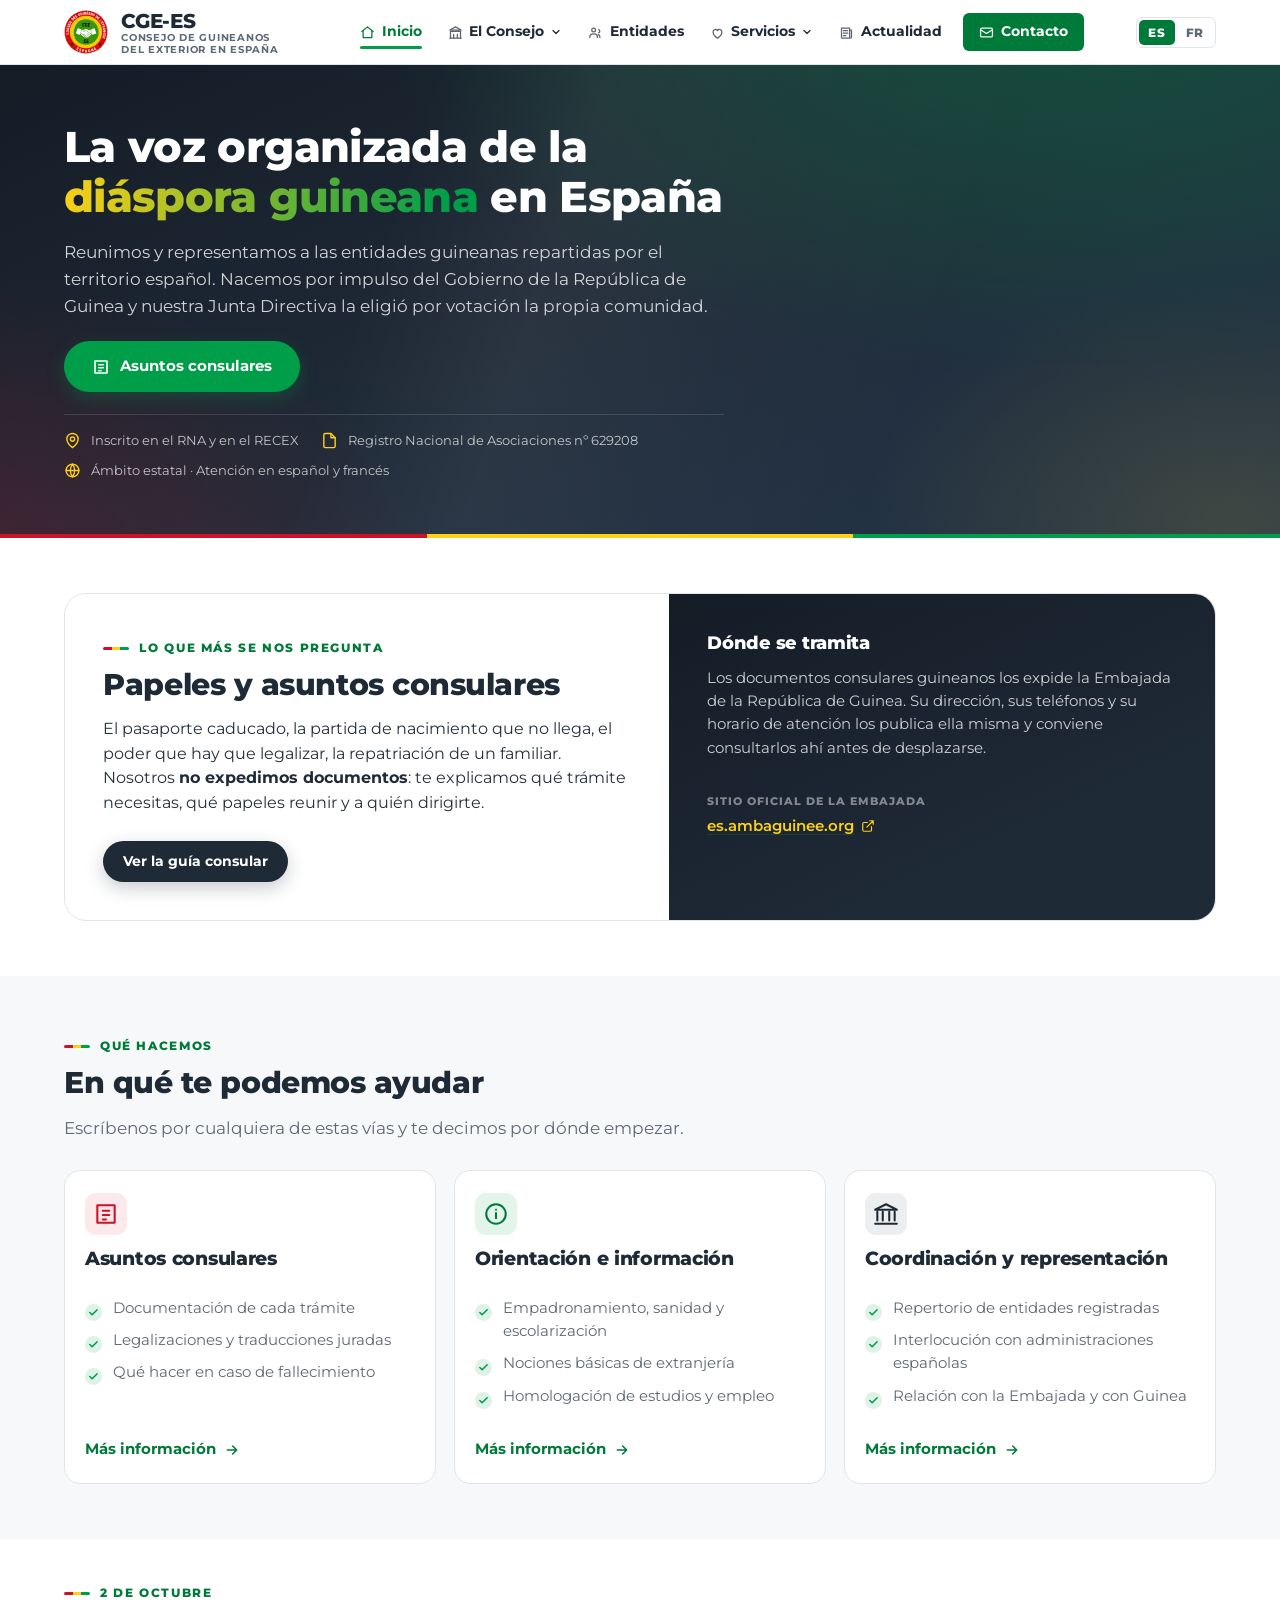
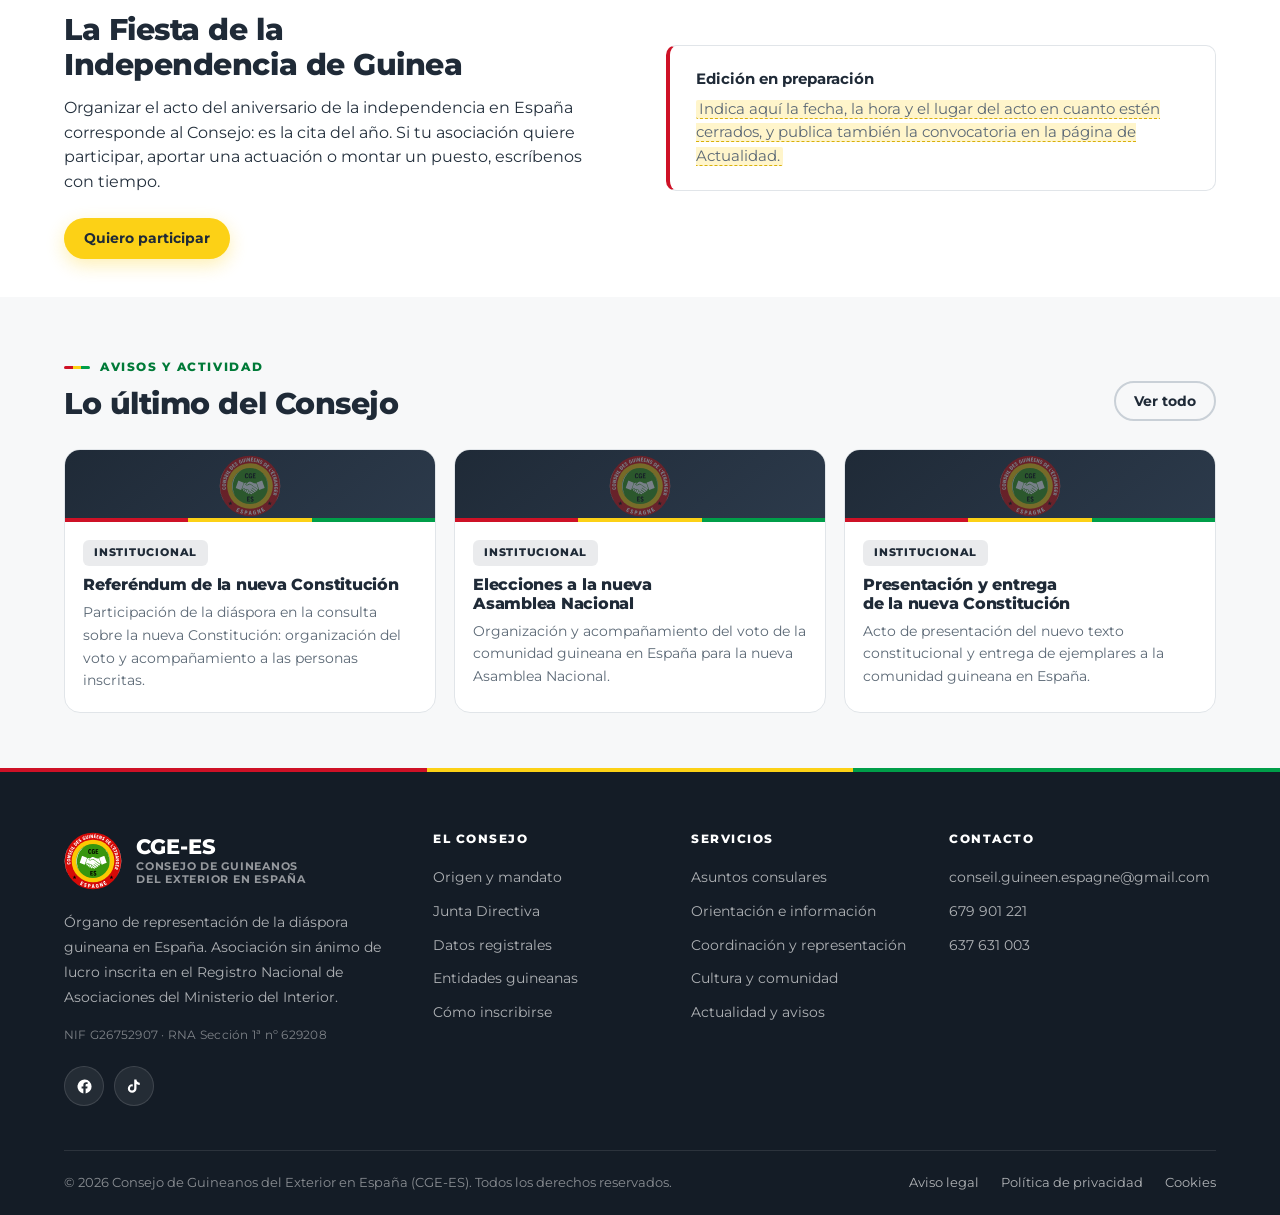
==== index.html @ 4414a249 "La Junta pasa a ficha de dos columnas y se arregla el alternado de fondos JUNTA DIRECTIVA. De tabla " ====
﻿<!doctype html>
<html lang="es">
<head>
<meta charset="utf-8">
<meta name="viewport" content="width=device-width, initial-scale=1">

<title data-i18n="meta.home.t">CGE-ES · Consejo de Guineanos del Exterior en España</title>
<meta name="description" data-i18n-attr="content:meta.home.d" content="Órgano de representación de la diáspora guineana en España. Coordinamos las asociaciones guineanas del territorio español, orientamos en asuntos consulares y acompañamos ante las instituciones. Ámbito estatal.">

<!-- BORRADOR: quitar estas 2 lineas al publicar en cge-es.org -->
<meta name="robots" content="noindex, nofollow">
<link rel="canonical" href="https://www.cge-es.org/">
<link rel="alternate" hreflang="es" href="https://www.cge-es.org/?lang=es">
<link rel="alternate" hreflang="fr" href="https://www.cge-es.org/?lang=fr">
<link rel="alternate" hreflang="x-default" href="https://www.cge-es.org/">

<link rel="icon" href="assets/img/favicon.svg" type="image/svg+xml">
<link rel="apple-touch-icon" href="assets/img/favicon.svg">
<meta name="theme-color" content="#1F2A37">

<meta property="og:type" content="website">
<meta property="og:site_name" content="CGE-ES">
<meta property="og:title" content="CGE-ES · Consejo de Guineanos del Exterior en España">
<meta property="og:description" content="Órgano de representación de la diáspora guineana en España. Ámbito estatal.">
<meta property="og:url" content="https://www.cge-es.org/">
<meta property="og:image" content="https://www.cge-es.org/assets/img/logo.svg">
<meta name="twitter:card" content="summary">

<link rel="preconnect" href="https://fonts.googleapis.com">
<link rel="preconnect" href="https://fonts.gstatic.com" crossorigin>
<link rel="stylesheet" href="https://fonts.googleapis.com/css2?family=Montserrat:wght@400;500;600;700;800&display=swap">
<link rel="stylesheet" href="assets/css/styles.css">

<script type="application/ld+json">
{
  "@context": "https://schema.org",
  "@type": "NGO",
  "name": "Consejo de Guineanos del Exterior en España",
  "alternateName": ["CGE-ES", "Conseil des Guinéens de l'Extérieur en Espagne"],
  "url": "https://www.cge-es.org",
  "logo": "https://www.cge-es.org/assets/img/logo.svg",
  "email": "conseil.guineen.espagne@gmail.com",
  "taxID": "G26752907",
  "foundingDate": "2024-04-27",
  "areaServed": { "@type": "Country", "name": "España" },
  "address": {
    "@type": "PostalAddress",
    "streetAddress": "Avda. del Cerro de los Ángeles, 25, 1ª planta, puerta A",
    "postalCode": "28026",
    "addressLocality": "Madrid",
    "addressCountry": "ES"
  },
  "description": "Órgano de representación de la diáspora guineana en España, inscrito en el Registro Nacional de Asociaciones del Ministerio del Interior con el número 629208."
}
</script>
</head>

<body>
<a class="saltar" href="#principal" data-i18n="a11y.saltar">Saltar al contenido principal</a>

<div id="site-header">
  <noscript>
    <div class="contenedor" style="padding:18px 24px;border-bottom:1px solid #E1E5E9">
      <strong>CGE-ES</strong> ·
      <a href="index.html">Inicio</a> ·
      <a href="quienes-somos.html">El Consejo</a> ·
      <a href="asociaciones.html">Entidades</a> ·
      <a href="servicios.html">Servicios</a> ·
      <a href="asuntos-consulares.html">Asuntos consulares</a> ·
      <a href="actualidad.html">Actualidad</a> ·
      <a href="contacto.html">Contacto</a>
    </div>
  </noscript>
</div>

<main id="principal">

  <!-- ================= HERO ================= -->
  <section class="hero">
    <div class="contenedor hero__inner">
      <div class="hero__rejilla hero__rejilla--simple">

        <div>
          <h1 data-i18n="home.hero.h1">La voz organizada de la <em>diáspora guineana</em> en España</h1>

          <p class="hero__texto" data-i18n="home.hero.p">
            Reunimos y representamos a las entidades guineanas repartidas por el territorio
            español. Nacemos por impulso del Gobierno de la República de Guinea y nuestra
            Junta Directiva la eligió por votación la propia comunidad.
          </p>

          <div class="hero__acciones">
            <a class="btn btn--primario" href="asuntos-consulares.html">
              <svg viewBox="0 0 24 24" fill="none" stroke="currentColor" stroke-width="2.2" stroke-linecap="round" stroke-linejoin="round"><path d="M4 4h16v16H4z"/><path d="M9 9h6M9 13h6M9 17h3"/></svg>
              <span data-i18n="home.hero.cta1">Asuntos consulares</span>
            </a>
          </div>

          <div class="hero__pies">
            <span class="hero__pie">
              <svg viewBox="0 0 24 24" fill="none" stroke="currentColor" stroke-width="2" stroke-linecap="round" stroke-linejoin="round"><path d="M20 10c0 6-8 12-8 12s-8-6-8-12a8 8 0 0 1 16 0z"/><circle cx="12" cy="10" r="3"/></svg>
              <span data-i18n="home.hero.f1">Inscrito en el RNA y en el RECEX</span>
            </span>
            <span class="hero__pie">
              <svg viewBox="0 0 24 24" fill="none" stroke="currentColor" stroke-width="2" stroke-linecap="round" stroke-linejoin="round"><path d="M14 2H6a2 2 0 0 0-2 2v16a2 2 0 0 0 2 2h12a2 2 0 0 0 2-2V8z"/><path d="M14 2v6h6"/></svg>
              <span data-i18n="home.hero.f2">Registro Nacional de Asociaciones nº 629208</span>
            </span>
            <span class="hero__pie">
              <svg viewBox="0 0 24 24" fill="none" stroke="currentColor" stroke-width="2" stroke-linecap="round" stroke-linejoin="round"><circle cx="12" cy="12" r="9"/><path d="M3 12h18M12 3a15 15 0 0 1 0 18a15 15 0 0 1 0-18"/></svg>
              <span data-i18n="home.hero.f3">Ámbito estatal · Atención en español y francés</span>
            </span>
          </div>
        </div>

      </div>
    </div>
    <span class="hero__borde" aria-hidden="true"></span>
  </section>

  <!-- ================= ASUNTOS CONSULARES ================= -->
  <section class="seccion" id="consular">
    <div class="contenedor">
      <div class="consular revelar">

        <div class="consular__texto">
          <span class="eyebrow" data-i18n="home.cons.eyebrow">Lo que más se nos pregunta</span>
          <h2 style="margin-bottom:.5em" data-i18n="home.cons.h2">Papeles y asuntos consulares</h2>
          <p data-i18n="home.cons.p1">
            El pasaporte caducado, la partida de nacimiento que no llega, el poder que hay que
            legalizar, la repatriación de un familiar. Nosotros <strong>no expedimos
            documentos</strong>: te explicamos qué trámite necesitas, qué papeles reunir y a
            quién dirigirte.
          </p>
          <div style="margin-top:26px;display:flex;gap:12px;flex-wrap:wrap">
            <a class="btn btn--navy btn--sm" href="asuntos-consulares.html" data-i18n="home.cons.cta">Ver la guía consular</a>
          </div>
        </div>

        <!-- Aquí no se publican la dirección, el teléfono ni el horario de la
             Embajada: cambian sin avisarnos y acabábamos mandando gente a un
             dato viejo. Se enlaza su web, que es la fuente que manda. -->
        <div class="consular__panel">
          <h3 data-i18n="home.cons.emb">Dónde se tramita</h3>
          <p style="margin:14px 0 0;font-size:.92rem" data-i18n="home.cons.emb.p">
            Los documentos consulares guineanos los expide la Embajada de la República
            de Guinea. Su dirección, sus teléfonos y su horario de atención los publica
            ella misma y conviene consultarlos ahí antes de desplazarse.
          </p>
          <div class="consular__dato" style="margin-top:20px">
            <span data-i18n="home.cons.web">Sitio oficial de la Embajada</span>
            <a class="enlace-externo" href="https://es.ambaguinee.org/" target="_blank" rel="noopener">
              es.ambaguinee.org
              <svg viewBox="0 0 24 24" fill="none" stroke="currentColor" stroke-width="2" stroke-linecap="round" stroke-linejoin="round"><path d="M18 13v6a2 2 0 0 1-2 2H5a2 2 0 0 1-2-2V8a2 2 0 0 1 2-2h6"/><path d="M15 3h6v6M10 14 21 3"/></svg>
            </a>
          </div>
        </div>

      </div>
    </div>
  </section>

  <!-- ================= QUÉ OFRECEMOS Y A QUIÉN ================= -->
  <section class="seccion seccion--gris">
    <div class="contenedor">
      <div class="cabecera-seccion">
        <span class="eyebrow" data-i18n="home.serv.eyebrow">Qué hacemos</span>
        <h2 data-i18n="home.serv.h2">En qué te podemos ayudar</h2>
        <p class="entradilla" data-i18n="home.serv.p">
          Escríbenos por cualquiera de estas vías y te decimos por dónde empezar.
        </p>
      </div>

      <div class="rejilla rejilla--3">

        <article class="tarjeta revelar">
          <div class="tarjeta__icono tarjeta__icono--rojo">
            <svg viewBox="0 0 24 24" fill="none" stroke="currentColor" stroke-width="1.9" stroke-linecap="round" stroke-linejoin="round"><path d="M4 4h16v16H4z"/><path d="M9 9h6M9 13h6M9 17h3"/></svg>
          </div>
          <h3 data-i18n="home.serv.1.h">Asuntos consulares</h3>
          <ul class="lista-check">
            <li data-i18n="home.serv.1.l2">Documentación de cada trámite</li>
            <li data-i18n="home.serv.1.l3">Legalizaciones y traducciones juradas</li>
            <li data-i18n="home.serv.1.l4">Qué hacer en caso de fallecimiento</li>
          </ul>
          <div class="tarjeta__pie">
            <a class="enlace-flecha" href="asuntos-consulares.html">
              <span data-i18n="comun.masinfo">Más información</span>
              <svg viewBox="0 0 24 24" fill="none" stroke="currentColor" stroke-width="2.4" stroke-linecap="round" stroke-linejoin="round"><path d="M5 12h14M13 6l6 6-6 6"/></svg>
            </a>
          </div>
        </article>

        <article class="tarjeta revelar" data-retardo="1">
          <div class="tarjeta__icono tarjeta__icono--verde">
            <svg viewBox="0 0 24 24" fill="none" stroke="currentColor" stroke-width="1.9" stroke-linecap="round" stroke-linejoin="round"><circle cx="12" cy="12" r="9"/><path d="M12 16v-5M12 8h.01"/></svg>
          </div>
          <h3 data-i18n="home.serv.2.h">Orientación e información</h3>
          <ul class="lista-check">
            <li data-i18n="home.serv.2.l1">Empadronamiento, sanidad y escolarización</li>
            <li data-i18n="home.serv.2.l2">Nociones básicas de extranjería</li>
            <li data-i18n="home.serv.2.l3">Homologación de estudios y empleo</li>
          </ul>
          <div class="tarjeta__pie">
            <a class="enlace-flecha" href="servicios.html#orientacion">
              <span data-i18n="comun.masinfo">Más información</span>
              <svg viewBox="0 0 24 24" fill="none" stroke="currentColor" stroke-width="2.4" stroke-linecap="round" stroke-linejoin="round"><path d="M5 12h14M13 6l6 6-6 6"/></svg>
            </a>
          </div>
        </article>

        <article class="tarjeta revelar" data-retardo="2">
          <div class="tarjeta__icono tarjeta__icono--navy">
            <svg viewBox="0 0 24 24" fill="none" stroke="currentColor" stroke-width="1.9" stroke-linecap="round" stroke-linejoin="round"><path d="M12 3 2 8h20zM4 10v8M9 10v8M15 10v8M20 10v8M2 21h20"/></svg>
          </div>
          <h3 data-i18n="home.serv.3.h">Coordinación y representación</h3>
          <ul class="lista-check">
            <li data-i18n="home.serv.3.l1">Repertorio de entidades registradas</li>
            <li data-i18n="home.serv.3.l2">Interlocución con administraciones españolas</li>
            <li data-i18n="home.serv.3.l3">Relación con la Embajada y con Guinea</li>
          </ul>
          <div class="tarjeta__pie">
            <a class="enlace-flecha" href="asociaciones.html">
              <span data-i18n="comun.masinfo">Más información</span>
              <svg viewBox="0 0 24 24" fill="none" stroke="currentColor" stroke-width="2.4" stroke-linecap="round" stroke-linejoin="round"><path d="M5 12h14M13 6l6 6-6 6"/></svg>
            </a>
          </div>
        </article>

      </div>
    </div>
  </section>

  <!-- ================= FIESTA DE LA INDEPENDENCIA ================= -->
  <section class="seccion seccion--compacta">
    <div class="contenedor">
      <div class="duo revelar" style="align-items:center">
        <div>
          <span class="eyebrow" data-i18n="home.fiesta.eyebrow">2 de octubre</span>
          <h2 data-i18n="home.fiesta.h2">La Fiesta de la Independencia de Guinea</h2>
          <p data-i18n="home.fiesta.p1">
            Organizar el acto del aniversario de la independencia en España corresponde al
            Consejo: es la cita del año. Si tu asociación quiere participar, aportar una
            actuación o montar un puesto, escríbenos con tiempo.
          </p>
          <div style="margin-top:24px;display:flex;gap:12px;flex-wrap:wrap">
            <a class="btn btn--oro btn--sm" href="contacto.html" data-i18n="home.fiesta.cta">Quiero participar</a>
          </div>
        </div>
        <div class="duo__media">
          <div class="panel-nota" style="border-left-color:var(--rojo)">
            <strong data-i18n="home.fiesta.nota.t">Edición en preparación</strong>
            <span class="pendiente" data-i18n="home.fiesta.nota.p">Indica aquí la fecha, la hora y el lugar del acto en cuanto estén cerrados, y publica también la convocatoria en la página de Actualidad.</span>
          </div>
        </div>
      </div>
    </div>
  </section>

  <!-- ================= ACTUALIDAD ================= -->
  <section class="seccion seccion--gris">
    <div class="contenedor">
      <div class="cabecera-seccion" style="display:flex;align-items:flex-end;justify-content:space-between;gap:24px;flex-wrap:wrap;max-width:none">
        <div style="max-width:620px">
          <span class="eyebrow" data-i18n="home.news.eyebrow">Avisos y actividad</span>
          <h2 style="margin-bottom:0" data-i18n="home.news.h2">Lo último del Consejo</h2>
        </div>
        <a class="btn btn--contorno btn--sm" href="actualidad.html" data-i18n="home.news.cta">Ver todo</a>
      </div>

      <div class="rejilla rejilla--3" data-noticias-home></div>
    </div>
  </section>

</main>

<div id="site-footer"></div>

<script src="assets/js/layout.js"></script>
<script src="assets/js/contenido.js"></script>
<script src="assets/js/i18n.js"></script>
<script src="assets/js/main.js"></script>
</body>
</html>
---- assets/css/styles.css ----
/* ==========================================================================
   CGE-ES — Consejo de Guineanos del Exterior en España
   Hoja de estilos principal
   Paleta y tipografía tomadas del manual de identidad de la entidad.
   ========================================================================== */

/* --------------------------------------------------------------------------
   1. Tokens de diseño
   -------------------------------------------------------------------------- */
:root {
  /* Colores de marca */
  --rojo:        #CE1126;
  --rojo-osc:    #A20D1E;
  --amarillo:    #FCD116;
  --amarillo-osc:#D9B00A;
  --verde:       #009E49;
  --verde-osc:   #007A38;
  --navy:        #1F2A37;
  --navy-900:    #141C26;
  --navy-800:    #1A2430;
  --navy-700:    #2C3A4B;
  --navy-600:    #3D4E62;

  /* Neutros */
  --gris:        #E6E6E6;
  --gris-50:     #F7F8F9;
  --gris-100:    #EFF1F3;
  --gris-200:    #E1E5E9;
  --gris-300:    #C9D0D7;

  /* Texto */
  --texto:       #24303D;
  --texto-suave: #5C6976;
  --texto-inv:   #FFFFFF;
  --blanco:      #FFFFFF;

  /* Formas */
  --radio:       16px;
  --radio-sm:    10px;
  --radio-xs:    6px;
  --radio-full:  999px;

  /* Sombras */
  --sombra-sm:   0 1px 2px rgba(31,42,55,.06), 0 2px 6px rgba(31,42,55,.05);
  --sombra:      0 1px 2px rgba(31,42,55,.05), 0 10px 28px rgba(31,42,55,.09);
  --sombra-lg:   0 2px 4px rgba(31,42,55,.05), 0 24px 56px rgba(31,42,55,.14);

  /* Layout */
  --contenedor:  1200px;
  --contenedor-estrecho: 820px;
  --gutter:      24px;
  --alto-header: 64px;

  /* Tipografía */
  --fuente: "Montserrat", "Segoe UI", "Trebuchet MS", system-ui, -apple-system, Arial, sans-serif;

  /* Transiciones */
  --t-rapida: 160ms cubic-bezier(.4,0,.2,1);
  --t:        260ms cubic-bezier(.4,0,.2,1);
}

/* --------------------------------------------------------------------------
   2. Reset y base
   -------------------------------------------------------------------------- */
*, *::before, *::after { box-sizing: border-box; }

/* `hidden` debe ganar siempre, incluso sobre display:grid o flex */
[hidden] { display: none !important; }

html {
  scroll-behavior: smooth;
  scroll-padding-top: calc(var(--alto-header) + 20px);
  -webkit-text-size-adjust: 100%;
  /* Evita el scroll horizontal que provocaría el menú lateral cerrado.
     `clip` no crea contexto de scroll, así que no rompe position:sticky. */
  overflow-x: clip;
}

body {
  margin: 0;
  font-family: var(--fuente);
  font-size: 15.5px;
  line-height: 1.58;
  color: var(--texto);
  background: var(--blanco);
  -webkit-font-smoothing: antialiased;
  -moz-osx-font-smoothing: grayscale;
  /* Ojo: no poner aquí overflow-x. Combinado con el `overflow-x: clip` del
     <html> convierte al body en contenedor de scroll y la cabecera sticky
     deja de quedarse fija. El recorte horizontal ya lo hace el <html>. */
}

body.nav-abierto { overflow: hidden; }

img, svg, video { max-width: 100%; height: auto; display: block; }

h1, h2, h3, h4, h5 {
  margin: 0 0 .45em;
  font-weight: 800;
  line-height: 1.16;
  letter-spacing: -.015em;
  color: var(--navy);
  text-wrap: balance;
}

h1 { font-size: clamp(1.8rem, 1.2rem + 2vw, 2.7rem); }
h2 { font-size: clamp(1.35rem, 1.05rem + 1.15vw, 1.9rem); }
h3 { font-size: clamp(1.02rem, .96rem + .35vw, 1.18rem); }
h4 { font-size: .98rem; }

p  { margin: 0 0 .8em; }
p:last-child, ul:last-child, ol:last-child { margin-bottom: 0; }

a {
  color: var(--verde-osc);
  text-decoration-color: color-mix(in srgb, var(--verde-osc) 35%, transparent);
  text-underline-offset: 3px;
  transition: color var(--t-rapida);
}
a:hover { color: var(--verde); }

ul, ol { padding-left: 1.15em; margin: 0 0 1.1em; }
li { margin-bottom: .4em; }

strong, b { font-weight: 700; color: var(--navy); }

hr { border: 0; border-top: 1px solid var(--gris-200); margin: 2.5rem 0; }

:focus-visible {
  outline: 3px solid var(--amarillo);
  outline-offset: 3px;
  border-radius: 3px;
}

::selection { background: var(--amarillo); color: var(--navy); }

/* Enlace de salto para accesibilidad */
.saltar {
  position: absolute; left: 12px; top: -80px;
  z-index: 2000;
  background: var(--navy); color: #fff;
  padding: 12px 20px; border-radius: 0 0 var(--radio-sm) var(--radio-sm);
  font-weight: 700; text-decoration: none;
  transition: top var(--t);
}
.saltar:focus { top: 0; color: #fff; }

/* --------------------------------------------------------------------------
   3. Utilidades de layout
   -------------------------------------------------------------------------- */
.contenedor {
  width: 100%;
  max-width: var(--contenedor);
  margin-inline: auto;
  padding-inline: var(--gutter);
}
.contenedor--estrecho { max-width: var(--contenedor-estrecho); }

.seccion { padding-block: clamp(38px, 2.4vw + 24px, 60px); }
.seccion--compacta { padding-block: clamp(28px, 1.6vw + 18px, 42px); }
.seccion--gris { background: var(--gris-50); }
.seccion--navy { background: var(--navy); color: rgba(255,255,255,.82); }
.seccion--navy h2, .seccion--navy h3 { color: #fff; }
/* …salvo dentro de una tarjeta blanca, donde quedaría invisible. */
.seccion--navy .tarjeta h3, .seccion--navy .panel-nota strong { color: var(--navy); }

.cabecera-seccion { max-width: 760px; margin-bottom: 28px; }
.cabecera-seccion--centro { margin-inline: auto; text-align: center; }

.eyebrow {
  display: inline-flex; align-items: center; gap: 10px;
  font-size: .78rem; font-weight: 800;
  letter-spacing: .13em; text-transform: uppercase;
  color: var(--verde-osc);
  margin-bottom: 9px;
}
.eyebrow::before {
  content: ""; width: 26px; height: 3px; border-radius: 2px;
  background: linear-gradient(90deg, var(--rojo) 0 33%, var(--amarillo) 33% 66%, var(--verde) 66% 100%);
}
.cabecera-seccion--centro .eyebrow::before { display: none; }
.seccion--navy .eyebrow { color: var(--amarillo); }

.entradilla {
  font-size: clamp(.98rem, .94rem + .2vw, 1.08rem);
  color: var(--texto-suave);
  line-height: 1.6;
}
.seccion--navy .entradilla { color: rgba(255,255,255,.78); }

.rejilla { display: grid; gap: 18px; }
.rejilla--2 { grid-template-columns: repeat(2, 1fr); }
.rejilla--3 { grid-template-columns: repeat(3, 1fr); }
.rejilla--4 { grid-template-columns: repeat(4, 1fr); }

/* Impide que un contenido ancho (una tabla, un botón largo, una imagen)
   ensanche su columna y desborde la pantalla en móvil. */
.rejilla > *, .duo > *, .pasos > *, .cifras > *, .hero__rejilla > * { min-width: 0; }

.tricolor {
  height: 4px; width: 100%;
  background: linear-gradient(90deg, var(--rojo) 0 33.33%, var(--amarillo) 33.33% 66.66%, var(--verde) 66.66% 100%);
}

.texto-centro { text-align: center; }

/* --------------------------------------------------------------------------
   4. Botones
   -------------------------------------------------------------------------- */
.btn {
  display: inline-flex; align-items: center; justify-content: center; gap: 10px;
  padding: 14px 26px;
  font-family: inherit; font-size: .95rem; font-weight: 700;
  line-height: 1.2;
  border: 2px solid transparent;
  border-radius: var(--radio-full);
  cursor: pointer;
  text-decoration: none;
  transition: background var(--t-rapida), color var(--t-rapida), border-color var(--t-rapida), transform var(--t-rapida), box-shadow var(--t-rapida);
  white-space: nowrap;
}
.btn:hover { transform: translateY(-2px); }
.btn:active { transform: translateY(0); }
.btn svg { width: 18px; height: 18px; flex-shrink: 0; }

.btn--primario { background: var(--verde); color: #fff; box-shadow: 0 6px 18px rgba(0,158,73,.28); }
.btn--primario:hover { background: var(--verde-osc); color: #fff; box-shadow: 0 10px 26px rgba(0,158,73,.34); }

.btn--navy { background: var(--navy); color: #fff; box-shadow: 0 6px 18px rgba(31,42,55,.24); }
.btn--navy:hover { background: var(--navy-900); color: #fff; }

.btn--contorno { border-color: var(--gris-300); color: var(--navy); background: transparent; }
.btn--contorno:hover { border-color: var(--navy); color: var(--navy); background: var(--gris-50); }

.btn--claro { background: rgba(255,255,255,.1); color: #fff; border-color: rgba(255,255,255,.4); }
.btn--claro:hover { background: #fff; color: var(--navy); border-color: #fff; }

.btn--oro { background: var(--amarillo); color: var(--navy); box-shadow: 0 6px 18px rgba(252,209,22,.32); }
.btn--oro:hover { background: var(--amarillo-osc); color: var(--navy); }

.btn--bloque { width: 100%; white-space: normal; text-align: center; }
.btn--sm { padding: 10px 18px; font-size: .86rem; }

.enlace-flecha {
  display: inline-flex; align-items: center; gap: 8px;
  font-weight: 700; font-size: .92rem;
  text-decoration: none;
  color: var(--verde-osc);
}
.enlace-flecha svg { width: 16px; height: 16px; transition: transform var(--t-rapida); }
.enlace-flecha:hover svg { transform: translateX(4px); }

/* --------------------------------------------------------------------------
   5. Etiquetas / distintivos
   -------------------------------------------------------------------------- */
.distintivo {
  display: inline-flex; align-items: center; gap: 9px;
  padding: 7px 15px 7px 11px;
  border-radius: var(--radio-full);
  font-size: .78rem; font-weight: 700;
  letter-spacing: .01em;
  background: var(--gris-100); color: var(--navy);
}
.distintivo svg { width: 15px; height: 15px; }
.distintivo--acreditado { background: rgba(0,158,73,.12); color: var(--verde-osc); }
.distintivo--claro { background: rgba(255,255,255,.13); color: #fff; border: 1px solid rgba(255,255,255,.22); }
.distintivo--oro { background: rgba(252,209,22,.18); color: #7a5f00; }

.etiqueta {
  display: inline-block;
  padding: 4px 11px;
  border-radius: var(--radio-xs);
  font-size: .7rem; font-weight: 800;
  letter-spacing: .07em; text-transform: uppercase;
  background: var(--gris-100); color: var(--texto-suave);
}
.etiqueta--verde { background: rgba(0,158,73,.12); color: var(--verde-osc); }
.etiqueta--rojo  { background: rgba(206,17,38,.1);  color: var(--rojo-osc); }
.etiqueta--oro   { background: rgba(252,209,22,.22); color: #7a5f00; }
.etiqueta--navy  { background: rgba(31,42,55,.09);  color: var(--navy); }

/* --------------------------------------------------------------------------
   6. Cabecera / navegación
   -------------------------------------------------------------------------- */
/* Ya no hay banda oscura sobre la cabecera. El correo y el domicilio estaban
   ahí y se han quitado: el correo está en Contacto y en el pie, y el domicilio
   solo debe aparecer en la ficha informativa, etiquetado como domicilio
   social, porque no es una oficina de atención al público. */

/* Selector de idioma. Vive en la barra blanca, así que va en tonos oscuros. */
.selector-idioma {
  display: flex; align-items: center; gap: 2px;
  border: 1px solid var(--gris-200); border-radius: var(--radio-xs);
  padding: 2px;
}
.selector-idioma__btn {
  background: none; border: 0;
  color: var(--texto-suave);
  font-family: inherit; font-size: .76rem; font-weight: 800;
  letter-spacing: .06em;
  padding: 5px 9px; border-radius: 5px;
  cursor: pointer;
  transition: color var(--t-rapida), background var(--t-rapida);
}
.selector-idioma__btn:hover { color: var(--navy); background: var(--gris-100); }
.selector-idioma__btn[aria-current="true"] { color: #fff; background: var(--verde-osc); }

/* El contenedor que rellena layout.js no debe formar caja propia: si la forma,
   la cabecera sticky queda atrapada dentro de sus 115 px y se despega al bajar. */
#site-header { display: contents; }

.cabecera {
  position: sticky; top: 0; z-index: 1000;
  background: #fff;
  border-bottom: 1px solid var(--gris-200);
  transition: box-shadow var(--t);

  /* NO poner aquí backdrop-filter, filter, transform, contain ni will-change.
     Cualquiera de ellos convierte la cabecera en bloque contenedor de sus
     hijos `position: fixed`, y el menú lateral de móvil es uno de ellos: se
     anclaba a la cabecera, acababa fuera de la pantalla y con 70 px de alto.
     Se abría, pero no se veía nada. Ese fue el bug del menú de móvil. */
}
.cabecera.esta-fija { box-shadow: 0 4px 24px rgba(31,42,55,.09); }

.cabecera__inner {
  display: flex; align-items: center; justify-content: space-between;
  gap: 20px; min-height: var(--alto-header);
}

.marca { display: flex; align-items: center; gap: 13px; text-decoration: none; flex-shrink: 0; }
.marca__escudo { width: 44px; height: 44px; flex-shrink: 0; }
.marca__texto { display: flex; flex-direction: column; line-height: 1.15; }
.marca__sigla {
  font-size: 1.28rem; font-weight: 800; color: var(--navy);
  letter-spacing: -.01em;
}
.marca__nombre {
  font-size: .63rem; font-weight: 700; text-transform: uppercase;
  letter-spacing: .075em; color: var(--texto-suave);
  max-width: 25ch;
}

.cabecera__acciones { display: flex; align-items: center; gap: 12px; flex-shrink: 0; }

.nav { display: flex; align-items: center; gap: 4px; }

.nav__enlace {
  position: relative;
  display: block;
  padding: 8px 11px;
  font-size: .85rem; font-weight: 700;
  color: var(--navy);
  text-decoration: none;
  border-radius: var(--radio-sm);
  transition: color var(--t-rapida), background var(--t-rapida);
}
.nav__enlace:hover { background: var(--gris-100); color: var(--navy); }
.nav__enlace[aria-current="page"] { color: var(--verde-osc); }
.nav__enlace[aria-current="page"]::after {
  content: ""; position: absolute; left: 11px; right: 11px; bottom: 2px;
  height: 3px; border-radius: 2px; background: var(--verde);
}
.nav__enlace--icono { display: flex; align-items: center; gap: 7px; }
.nav__icono { width: 15px; height: 15px; flex-shrink: 0; opacity: .72; }
.nav__enlace[aria-current="page"] .nav__icono { opacity: 1; }

/* Contacto va resaltado como botón en escritorio. En el cajón de móvil se
   anula (ver responsive) y vuelve a ser una fila normal del menú.

   OJO: este bloque tiene que ir DESPUÉS de las reglas de `.nav__enlace`.
   Las dos reglas de [aria-current="page"] tienen la misma especificidad, así
   que gana la última del archivo. Cuando estaba antes, en la propia página de
   Contacto el texto se volvía verde sobre el fondo verde del botón y
   desaparecía. */
.nav__enlace--destacado {
  background: var(--verde-osc); color: #fff;
  border-radius: var(--radio-xs);
  padding-left: 16px; padding-right: 16px;
  margin-left: 6px;
}
.nav__enlace--destacado:hover,
.nav__enlace--destacado:focus-visible { background: var(--verde); color: #fff; }
.nav__enlace--destacado[aria-current="page"] { color: #fff; }
.nav__enlace--destacado[aria-current="page"]::after { display: none; }
.nav__enlace--destacado .nav__icono { opacity: .95; }

.nav__item { position: relative; }
.nav__item--desplegable > .nav__enlace { display: flex; align-items: center; gap: 6px; }
.nav__caret { width: 12px; height: 12px; transition: transform var(--t-rapida); }
.nav__item--desplegable:hover .nav__caret,
.nav__item--desplegable:focus-within .nav__caret { transform: rotate(180deg); }

.submenu {
  position: absolute; top: calc(100% + 6px); left: 0;
  min-width: 292px;
  background: #fff;
  border: 1px solid var(--gris-200);
  border-radius: var(--radio);
  box-shadow: var(--sombra-lg);
  padding: 8px;
  list-style: none; margin: 0;
  opacity: 0; visibility: hidden; transform: translateY(-8px);
  transition: opacity var(--t), transform var(--t), visibility var(--t);
}
.nav__item--desplegable:hover .submenu,
.nav__item--desplegable:focus-within .submenu {
  opacity: 1; visibility: visible; transform: translateY(0);
}
.submenu li { margin: 0; }
.submenu a {
  display: block; padding: 10px 13px;
  font-size: .87rem; font-weight: 600; color: var(--texto);
  text-decoration: none; border-radius: var(--radio-sm);
  transition: background var(--t-rapida), color var(--t-rapida);
}
.submenu a:hover { background: var(--gris-50); color: var(--verde-osc); }
.submenu small { display: block; font-weight: 500; font-size: .75rem; color: var(--texto-suave); }

.cabecera__acciones { display: flex; align-items: center; gap: 12px; }

.hamburguesa {
  display: none;
  width: 46px; height: 46px;
  border: 1px solid var(--gris-200); border-radius: var(--radio-sm);
  background: #fff; cursor: pointer;
  align-items: center; justify-content: center;
  flex-direction: column; gap: 5px;
  padding: 0;
}
.hamburguesa span {
  display: block; width: 20px; height: 2px; border-radius: 2px;
  background: var(--navy);
  transition: transform var(--t), opacity var(--t-rapida);
}
.hamburguesa[aria-expanded="true"] span:nth-child(1) { transform: translateY(7px) rotate(45deg); }
.hamburguesa[aria-expanded="true"] span:nth-child(2) { opacity: 0; }
.hamburguesa[aria-expanded="true"] span:nth-child(3) { transform: translateY(-7px) rotate(-45deg); }

/* --------------------------------------------------------------------------
   7. Hero
   -------------------------------------------------------------------------- */
.hero {
  position: relative;
  background: linear-gradient(155deg, var(--navy-900) 0%, var(--navy) 48%, #24354a 100%);
  color: rgba(255,255,255,.86);
  overflow: hidden;
  padding-block: clamp(38px, 2.6vw + 24px, 64px);
}
.hero::before {
  content: "";
  position: absolute; inset: 0;
  background:
    radial-gradient(1100px 620px at 84% -18%, rgba(0,158,73,.34), transparent 64%),
    radial-gradient(820px 520px at -6% 112%, rgba(206,17,38,.24), transparent 62%),
    radial-gradient(560px 360px at 96% 96%, rgba(252,209,22,.12), transparent 66%);
  pointer-events: none;
}
/* Un único destello diagonal, sin tramas ni cuadrículas repetidas */
.hero::after {
  content: "";
  position: absolute; inset: -20% -10%;
  background: linear-gradient(108deg,
    transparent 0 34%,
    rgba(255,255,255,.05) 44%,
    rgba(255,255,255,.02) 56%,
    transparent 68% 100%);
  pointer-events: none;
}
.hero__inner { position: relative; z-index: 1; }
.hero__borde {
  position: absolute; left: 0; right: 0; bottom: 0; height: 4px;
  background: linear-gradient(90deg, var(--rojo) 0 33.33%, var(--amarillo) 33.33% 66.66%, var(--verde) 66.66% 100%);
  z-index: 2;
}

.hero__rejilla {
  display: grid;
  grid-template-columns: 1.15fr .85fr;
  gap: 56px; align-items: center;
}
/* Hero a una sola columna: el texto manda y no hay escudo gigante al lado */
.hero__rejilla--simple { grid-template-columns: 1fr; max-width: 60ch; }

.hero h1 { color: #fff; margin-bottom: .35em; }
.hero h1 em {
  font-style: normal;
  background: linear-gradient(100deg, var(--amarillo), var(--verde) 92%);
  -webkit-background-clip: text; background-clip: text;
  -webkit-text-fill-color: transparent; color: transparent;
}
.hero__texto {
  font-size: clamp(.98rem, .94rem + .22vw, 1.08rem);
  color: rgba(255,255,255,.8);
  max-width: 62ch;
  margin-bottom: 22px;
}
.hero__acciones { display: flex; flex-wrap: wrap; gap: 12px; margin-bottom: 22px; }

.hero__pies {
  display: flex; flex-wrap: wrap; gap: 9px 22px;
  padding-top: 15px;
  border-top: 1px solid rgba(255,255,255,.13);
}
.hero__pie {
  display: flex; align-items: center; gap: 10px;
  font-size: .84rem; color: rgba(255,255,255,.72);
}
.hero__pie svg { width: 17px; height: 17px; color: var(--amarillo); flex-shrink: 0; }

.hero__escudo {
  display: flex; align-items: center; justify-content: center;
  position: relative;
}
.hero__escudo svg, .hero__escudo img { width: min(100%, 380px); height: auto; }
.hero__escudo::before {
  content: "";
  position: absolute; width: 76%; aspect-ratio: 1; border-radius: 50%;
  background: radial-gradient(circle, rgba(252,209,22,.24), transparent 66%);
  filter: blur(24px);
}

/* Hero de páginas interiores */
.hero-pagina {
  position: relative;
  background: linear-gradient(150deg, var(--navy-900), var(--navy) 60%, #253649);
  color: rgba(255,255,255,.82);
  padding-block: clamp(48px, 3.4vw + 32px, 84px);
  overflow: hidden;
}
.hero-pagina::before {
  content: "";
  position: absolute; inset: 0;
  background: radial-gradient(760px 380px at 82% -20%, rgba(0,158,73,.26), transparent 62%);
  pointer-events: none;
}
.hero-pagina__inner { position: relative; z-index: 1; max-width: 860px; }
.hero-pagina h1 { color: #fff; margin-bottom: .35em; }
.hero-pagina p { color: rgba(255,255,255,.78); font-size: 1.08rem; max-width: 62ch; }

.migas {
  display: flex; flex-wrap: wrap; align-items: center; gap: 8px;
  list-style: none; padding: 0; margin: 0 0 20px;
  font-size: .8rem; color: rgba(255,255,255,.55);
}
.migas a { color: rgba(255,255,255,.75); text-decoration: none; }
.migas a:hover { color: var(--amarillo); }
.migas li::after { content: "/"; margin-left: 8px; opacity: .45; }
.migas li:last-child::after { display: none; }

/* --------------------------------------------------------------------------
   8. Franja de confianza / acreditación
   -------------------------------------------------------------------------- */
.franja-confianza {
  background: var(--gris-50);
  border-bottom: 1px solid var(--gris-200);
  padding-block: 26px;
}
.franja-confianza__inner {
  display: flex; align-items: center; justify-content: center;
  gap: 18px 40px; flex-wrap: wrap; text-align: center;
}
.franja-confianza__texto {
  font-size: .88rem; color: var(--texto-suave); max-width: 62ch;
}
.franja-confianza__texto strong { color: var(--navy); }

/* --------------------------------------------------------------------------
   9. Tarjetas
   -------------------------------------------------------------------------- */
.tarjeta {
  display: flex; flex-direction: column;
  background: #fff;
  border: 1px solid var(--gris-200);
  border-radius: var(--radio);
  padding: 22px 20px;
  transition: transform var(--t), box-shadow var(--t), border-color var(--t);
}
.tarjeta:hover { transform: translateY(-4px); box-shadow: var(--sombra); border-color: var(--gris-300); }
.tarjeta h3 { margin-bottom: .5em; }
.tarjeta p { color: var(--texto-suave); font-size: .92rem; }

.tarjeta__icono {
  width: 42px; height: 42px;
  display: grid; place-items: center;
  border-radius: 11px;
  margin-bottom: 13px;
  background: var(--gris-100); color: var(--navy);
}
.tarjeta__icono svg { width: 26px; height: 26px; }
.tarjeta__icono--verde { background: rgba(0,158,73,.11); color: var(--verde-osc); }
.tarjeta__icono--rojo  { background: rgba(206,17,38,.09);  color: var(--rojo); }
.tarjeta__icono--oro   { background: rgba(252,209,22,.2);  color: #8a6d00; }
.tarjeta__icono--navy  { background: rgba(31,42,55,.08);   color: var(--navy); }

.tarjeta__pie { margin-top: auto; padding-top: 20px; }

.tarjeta--enlace { text-decoration: none; color: inherit; }
.tarjeta--destacada {
  border-color: transparent;
  background: linear-gradient(150deg, var(--navy), var(--navy-700));
  color: rgba(255,255,255,.8);
}
.tarjeta--destacada h3 { color: #fff; }
.tarjeta--destacada p { color: rgba(255,255,255,.76); }
.tarjeta--destacada .tarjeta__icono { background: rgba(255,255,255,.12); color: var(--amarillo); }

.lista-check { list-style: none; padding: 0; margin: 18px 0 0; }
.lista-check li {
  position: relative; padding-left: 28px; margin-bottom: 9px;
  font-size: .92rem; color: var(--texto-suave);
}
.lista-check li::before {
  content: "";
  position: absolute; left: 0; top: .48em;
  width: 17px; height: 17px; border-radius: 50%;
  background: rgba(0,158,73,.13) url("data:image/svg+xml;utf8,<svg xmlns='http://www.w3.org/2000/svg' viewBox='0 0 24 24' fill='none' stroke='%23009E49' stroke-width='3.4' stroke-linecap='round' stroke-linejoin='round'><polyline points='20 6 9 17 4 12'/></svg>") center/11px no-repeat;
}
/* Variante «no» — cruz roja en lugar de check verde */
.lista-check--no li::before {
  background: rgba(206,17,38,.1) url("data:image/svg+xml;utf8,<svg xmlns='http://www.w3.org/2000/svg' viewBox='0 0 24 24' fill='none' stroke='%23CE1126' stroke-width='3.4' stroke-linecap='round'><path d='M18 6 6 18M6 6l12 12'/></svg>") center/10px no-repeat;
}

.tarjeta--destacada .lista-check li { color: rgba(255,255,255,.78); }
.tarjeta--destacada .lista-check li::before { background-color: rgba(252,209,22,.2); }

/* --------------------------------------------------------------------------
   10. Cifras / datos institucionales
   -------------------------------------------------------------------------- */
.cifras {
  display: grid; grid-template-columns: repeat(4, 1fr);
  gap: 1px;
  background: rgba(255,255,255,.14);
  border: 1px solid rgba(255,255,255,.14);
  border-radius: var(--radio);
  overflow: hidden;
}
.cifra { background: var(--navy); padding: 30px 24px; text-align: center; }
.cifra__valor {
  font-size: clamp(1.5rem, 1.15rem + 1.2vw, 2.15rem);
  font-weight: 800; color: var(--amarillo); line-height: 1.1;
  margin-bottom: 8px;
}
.cifra__etiqueta {
  font-size: .8rem; font-weight: 600;
  color: rgba(255,255,255,.72);
  letter-spacing: .02em;
}

/* --------------------------------------------------------------------------
   11. Proceso / pasos
   -------------------------------------------------------------------------- */
.pasos { counter-reset: paso; display: grid; gap: 24px; grid-template-columns: repeat(4, 1fr); }
.pasos--5 { grid-template-columns: repeat(5, 1fr); }
.paso {
  position: relative;
  padding: 28px 24px;
  background: #fff;
  border: 1px solid var(--gris-200);
  border-radius: var(--radio);
}
.paso::before {
  counter-increment: paso;
  content: counter(paso, decimal-leading-zero);
  display: block;
  font-size: 1.7rem; font-weight: 800;
  color: var(--gris-300);
  line-height: 1; margin-bottom: 14px;
}
.paso h3 { font-size: 1.05rem; margin-bottom: .45em; }
.paso p { font-size: .9rem; color: var(--texto-suave); margin: 0; }

/* --------------------------------------------------------------------------
   12. Bloques de contenido con imagen/panel
   -------------------------------------------------------------------------- */
.duo {
  display: grid; grid-template-columns: 1fr 1fr;
  gap: clamp(32px, 4vw, 64px); align-items: center;
}
.duo--invertido .duo__media { order: -1; }

.panel-marca {
  position: relative;
  background: linear-gradient(150deg, var(--navy-900), var(--navy) 70%);
  border-radius: 22px;
  padding: 44px;
  display: grid; place-items: center;
  overflow: hidden;
}
.panel-marca::before {
  content: "";
  position: absolute; inset: 0;
  background:
    radial-gradient(400px 300px at 20% 10%, rgba(0,158,73,.3), transparent 60%),
    radial-gradient(360px 280px at 88% 92%, rgba(206,17,38,.24), transparent 60%);
}
.panel-marca svg, .panel-marca img { position: relative; width: min(100%, 320px); height: auto; }

.panel-nota {
  background: #fff;
  border: 1px solid var(--gris-200);
  border-left: 4px solid var(--amarillo);
  border-radius: var(--radio-sm);
  padding: 22px 26px;
  font-size: .93rem;
  color: var(--texto-suave);
}
.panel-nota strong { display: block; margin-bottom: 6px; }

.cita {
  margin: 0;
  padding: 32px 34px;
  background: var(--gris-50);
  border-radius: var(--radio);
  border-left: 4px solid var(--verde);
}
.cita p {
  font-size: 1.12rem; font-style: italic; color: var(--navy);
  line-height: 1.65;
}
.cita footer { font-size: .85rem; font-weight: 700; color: var(--texto-suave); font-style: normal; }

/* --------------------------------------------------------------------------
   13. Acordeón / preguntas frecuentes
   -------------------------------------------------------------------------- */
.acordeon { border-top: 1px solid var(--gris-200); }
.acordeon__item { border-bottom: 1px solid var(--gris-200); }
.acordeon__boton {
  width: 100%;
  display: flex; align-items: flex-start; justify-content: space-between; gap: 20px;
  padding: 15px 4px;
  background: none; border: 0;
  font-family: inherit; font-size: .97rem; font-weight: 700;
  color: var(--navy); text-align: left;
  cursor: pointer;
}
.acordeon__boton:hover { color: var(--verde-osc); }
.acordeon__icono {
  flex-shrink: 0; width: 26px; height: 26px;
  border-radius: 50%; background: var(--gris-100);
  display: grid; place-items: center;
  transition: transform var(--t), background var(--t-rapida);
  margin-top: 2px;
}
.acordeon__icono svg { width: 13px; height: 13px; color: var(--navy); }
.acordeon__boton[aria-expanded="true"] .acordeon__icono { transform: rotate(45deg); background: var(--verde); }
.acordeon__boton[aria-expanded="true"] .acordeon__icono svg { color: #fff; }
.acordeon__panel {
  display: grid; grid-template-rows: 0fr;
  transition: grid-template-rows var(--t);
}
.acordeon__panel[data-abierto="true"] { grid-template-rows: 1fr; }
.acordeon__panel > div { overflow: hidden; }
.acordeon__panel p { padding: 0 46px 22px 4px; color: var(--texto-suave); font-size: .95rem; margin: 0; }

/* --------------------------------------------------------------------------
   14. Tablas de documentación
   -------------------------------------------------------------------------- */
.tabla-envoltorio { overflow-x: auto; border: 1px solid var(--gris-200); border-radius: var(--radio); }
table.tabla { width: 100%; border-collapse: collapse; font-size: .92rem; min-width: 560px; }
.tabla th, .tabla td { padding: 9px 16px; text-align: left; border-bottom: 1px solid var(--gris-200); }
.tabla thead th {
  background: var(--gris-50);
  font-size: .74rem; font-weight: 800; letter-spacing: .07em; text-transform: uppercase;
  color: var(--texto-suave);
}
.tabla tbody tr:last-child td { border-bottom: 0; }
.tabla td strong { color: var(--navy); }

/* --------------------------------------------------------------------------
   15. Actualidad
   -------------------------------------------------------------------------- */
.noticia {
  display: flex; flex-direction: column;
  background: #fff;
  border: 1px solid var(--gris-200);
  border-radius: var(--radio);
  overflow: hidden;
  text-decoration: none; color: inherit;
  transition: transform var(--t), box-shadow var(--t);
}
.noticia:hover { transform: translateY(-4px); box-shadow: var(--sombra); }
/* Sin foto, esto es solo el emblema sobre un fondo: no merece un 16/9, que
   son más de 200 px de decoración en cada tarjeta. Se queda en una banda.
   Cuando la noticia SÍ trae foto (.noticia__media--foto) vuelve al 16/9,
   porque entonces hay algo que enseñar. */
.noticia__media {
  height: 72px;
  background: linear-gradient(140deg, var(--navy), var(--navy-700));
  position: relative;
  display: grid; place-items: center;
}
.noticia__media img { width: 42px; height: 42px; }
.noticia__media--foto { height: auto; aspect-ratio: 16/9; }
.noticia__media--foto img { width: 100%; height: 100%; }
.noticia__media::after {
  content: "";
  position: absolute; left: 0; right: 0; bottom: 0; height: 4px;
  background: linear-gradient(90deg, var(--rojo) 0 33.33%, var(--amarillo) 33.33% 66.66%, var(--verde) 66.66% 100%);
}
.noticia__media svg, .noticia__media img { width: 62px; height: 62px; opacity: .38; }
.noticia__cuerpo { padding: 18px 18px 20px; display: flex; flex-direction: column; flex: 1; }
.noticia__meta { display: flex; align-items: center; gap: 10px; margin-bottom: 10px; flex-wrap: wrap; }
.noticia__fecha { font-size: .78rem; color: var(--texto-suave); font-weight: 600; }
.noticia h3 { font-size: 1rem; margin-bottom: .4em; }
.noticia p { font-size: .9rem; color: var(--texto-suave); }
.noticia__cuerpo .enlace-flecha { margin-top: auto; padding-top: 18px; }

.filtros { display: flex; flex-wrap: wrap; gap: 8px; margin-bottom: 22px; }
.filtro {
  padding: 9px 18px;
  border: 1px solid var(--gris-200); border-radius: var(--radio-full);
  background: #fff;
  font-family: inherit; font-size: .84rem; font-weight: 700; color: var(--texto-suave);
  cursor: pointer;
  transition: all var(--t-rapida);
}
.filtro:hover { border-color: var(--navy); color: var(--navy); }
.filtro[aria-pressed="true"] { background: var(--navy); border-color: var(--navy); color: #fff; }

/* --------------------------------------------------------------------------
   16. Formularios
   -------------------------------------------------------------------------- */
.formulario { display: grid; gap: 20px; }
.campo { display: grid; gap: 7px; }
.campo--doble { grid-template-columns: 1fr 1fr; gap: 20px; display: grid; }
.campo label { font-size: .84rem; font-weight: 700; color: var(--navy); }
.campo .req { color: var(--rojo); }

.campo input, .campo select, .campo textarea {
  width: 100%;
  padding: 13px 16px;
  font-family: inherit; font-size: .95rem; color: var(--texto);
  background: #fff;
  border: 1.5px solid var(--gris-200);
  border-radius: var(--radio-sm);
  transition: border-color var(--t-rapida), box-shadow var(--t-rapida);
}
.campo textarea { min-height: 148px; resize: vertical; }
.campo select { appearance: none; cursor: pointer;
  background-image: url("data:image/svg+xml;utf8,<svg xmlns='http://www.w3.org/2000/svg' viewBox='0 0 24 24' fill='none' stroke='%235C6976' stroke-width='2.4' stroke-linecap='round' stroke-linejoin='round'><polyline points='6 9 12 15 18 9'/></svg>");
  background-repeat: no-repeat; background-position: right 14px center; background-size: 17px;
  padding-right: 42px;
}
.campo input:focus, .campo select:focus, .campo textarea:focus {
  outline: none;
  border-color: var(--verde);
  box-shadow: 0 0 0 4px rgba(0,158,73,.13);
}
.campo input[aria-invalid="true"], .campo textarea[aria-invalid="true"], .campo select[aria-invalid="true"] {
  border-color: var(--rojo);
  box-shadow: 0 0 0 4px rgba(206,17,38,.1);
}
.campo__error { font-size: .78rem; color: var(--rojo-osc); font-weight: 600; min-height: 0; }
.campo__error:empty { display: none; }

.consentimiento {
  display: grid; grid-template-columns: auto 1fr; gap: 12px;
  align-items: start;
  font-size: .84rem; color: var(--texto-suave); line-height: 1.6;
}
.consentimiento input { width: 19px; height: 19px; margin-top: 3px; accent-color: var(--verde); cursor: pointer; }

.aviso-formulario {
  padding: 16px 20px;
  border-radius: var(--radio-sm);
  font-size: .9rem; font-weight: 600;
  display: none;
}
.aviso-formulario[data-estado="ok"]    { display: block; background: rgba(0,158,73,.11); color: var(--verde-osc); }
.aviso-formulario[data-estado="error"] { display: block; background: rgba(206,17,38,.09); color: var(--rojo-osc); }

.bloque-contacto {
  background: var(--gris-50);
  border: 1px solid var(--gris-200);
  border-radius: var(--radio);
  padding: 30px 28px;
}
.dato-contacto { display: flex; gap: 15px; padding: 16px 0; border-bottom: 1px solid var(--gris-200); }
/* Sin esto, un correo largo no cabe en móvil y se sale de la tarjeta */
.dato-contacto > div:last-child { min-width: 0; }
.dato-contacto:last-child { border-bottom: 0; padding-bottom: 0; }
.dato-contacto:first-child { padding-top: 0; }
.dato-contacto__icono {
  flex-shrink: 0; width: 40px; height: 40px; border-radius: 11px;
  background: #fff; border: 1px solid var(--gris-200);
  display: grid; place-items: center; color: var(--verde-osc);
}
.dato-contacto__icono svg { width: 18px; height: 18px; }
.dato-contacto__titulo { font-size: .74rem; font-weight: 800; letter-spacing: .08em; text-transform: uppercase; color: var(--texto-suave); margin-bottom: 3px; }
.dato-contacto__valor { font-size: .95rem; font-weight: 600; color: var(--navy); overflow-wrap: anywhere; }
.dato-contacto__valor a { color: var(--navy); text-decoration: none; }
.dato-contacto__valor a:hover { color: var(--verde-osc); }

.mapa {
  border: 1px solid var(--gris-200);
  border-radius: var(--radio);
  overflow: hidden;
  line-height: 0;
}
.mapa iframe { width: 100%; height: 380px; border: 0; }

/* --------------------------------------------------------------------------
   17. CTA final
   -------------------------------------------------------------------------- */
.cta-final {
  position: relative;
  background: linear-gradient(140deg, var(--verde-osc), var(--verde) 55%, #00b354);
  border-radius: 24px;
  padding: clamp(38px, 4vw, 62px);
  overflow: hidden;
  text-align: center;
}
.cta-final::before {
  content: "";
  position: absolute; inset: 0;
  background: radial-gradient(600px 320px at 12% 0%, rgba(255,255,255,.2), transparent 62%);
}
.cta-final__inner { position: relative; max-width: 700px; margin-inline: auto; }
.cta-final h2 { color: #fff; }
.cta-final p { color: rgba(255,255,255,.9); font-size: 1.05rem; margin-bottom: 28px; }
.cta-final .btn--claro:hover { color: var(--verde-osc); }

/* --------------------------------------------------------------------------
   17 bis. Componentes institucionales
   -------------------------------------------------------------------------- */

/* Ficha de datos registrales (pares dato/valor) */
.ficha {
  margin: 0;
  border: 1px solid var(--gris-200);
  border-radius: var(--radio);
  overflow: hidden;
  background: #fff;
}
.ficha__fila {
  display: grid;
  grid-template-columns: minmax(150px, 34%) 1fr;
  border-bottom: 1px solid var(--gris-200);
}
.ficha__fila:last-child { border-bottom: 0; }

/* Ficha a dos columnas, para listas largas como la Junta Directiva.

   Las filas van en un grid de dos columnas. La de la derecha lleva borde
   izquierdo para separar los dos bloques, y `:last-child` no sirve para
   quitar el último borde inferior porque ahora hay DOS últimas filas: se
   usa :nth-last-child(-n+2), que coge las dos de abajo. Con un número
   impar de filas la última ocupa el ancho de su columna y ya está. */
.ficha--dos { display: grid; grid-template-columns: 1fr 1fr; }
.ficha--dos .ficha__fila { grid-template-columns: minmax(130px, 42%) 1fr; }
.ficha--dos .ficha__fila:nth-child(even) { border-left: 1px solid var(--gris-200); }
.ficha--dos .ficha__fila:nth-last-child(-n+2) { border-bottom: 0; }
.ficha--dos dd { font-size: .9rem; }
.ficha--dos dt { font-size: .7rem; }

/* El cargo cuyo titular está suspendido, apagado. */
.ficha__fila--suspendida dd { color: var(--texto-suave); font-weight: 500; }
.ficha__fila--suspendida dd s { color: var(--texto-suave); }

/* La provincia, como dato secundario al lado del nombre. */
.ficha__prov { font-weight: 500; font-size: .84rem; color: var(--texto-suave); }
.ficha__prov::before { content: "·"; margin-right: 6px; }
.ficha dt {
  padding: 8px 14px;
  background: var(--gris-50);
  font-size: .74rem; font-weight: 800;
  letter-spacing: .07em; text-transform: uppercase;
  color: var(--texto-suave);
  border-right: 1px solid var(--gris-200);
  display: flex; align-items: center;
}
.ficha dd {
  margin: 0; padding: 8px 16px;
  font-size: .95rem; font-weight: 600; color: var(--navy);
  display: flex; align-items: center; flex-wrap: wrap; gap: 6px;
}
.ficha dd .mono {
  font-family: ui-monospace, "SFMono-Regular", "Cascadia Mono", Consolas, monospace;
  font-size: .95em; letter-spacing: .02em;
}

/* Principio de gratuidad y avisos de una línea */
.franja-aviso {
  display: flex; align-items: flex-start; gap: 16px;
  padding: 20px 24px;
  border-radius: var(--radio);
  border: 1px solid var(--gris-200);
  background: #fff;
}
.franja-aviso__icono {
  flex-shrink: 0; width: 38px; height: 38px; border-radius: 10px;
  display: grid; place-items: center;
}
.franja-aviso__icono svg { width: 20px; height: 20px; }
.franja-aviso p { margin: 0; font-size: .94rem; color: var(--texto-suave); }
/* Solo el primer <strong> hace de título; los del texto siguen en línea */
.franja-aviso p > strong:first-child { display: block; margin-bottom: 3px; }
.franja-aviso strong { color: var(--navy); }
.franja-aviso--gratis { border-color: rgba(0,158,73,.35); background: rgba(0,158,73,.05); }
.franja-aviso--gratis .franja-aviso__icono { background: rgba(0,158,73,.14); color: var(--verde-osc); }
.franja-aviso--ojo   { border-color: rgba(206,17,38,.3); background: rgba(206,17,38,.04); }
.franja-aviso--ojo .franja-aviso__icono { background: rgba(206,17,38,.11); color: var(--rojo); }
.franja-aviso--info  { border-left: 4px solid var(--amarillo); }
.franja-aviso--info .franja-aviso__icono { background: rgba(252,209,22,.22); color: #8a6d00; }

/* Bloque consular destacado */
.consular {
  display: grid;
  grid-template-columns: 1.05fr .95fr;
  gap: 0;
  border-radius: 22px;
  overflow: hidden;
  border: 1px solid var(--gris-200);
  background: #fff;
}
.consular__texto { padding: clamp(30px, 3vw, 46px); }
.consular__panel {
  padding: clamp(30px, 3vw, 46px);
  background: linear-gradient(155deg, var(--navy-900), var(--navy) 72%);
  color: rgba(255,255,255,.78);
}
.consular__panel h3 { color: #fff; font-size: 1.1rem; }
.consular__panel a { color: var(--amarillo); }
.consular__dato { padding: 13px 0; border-bottom: 1px solid rgba(255,255,255,.12); font-size: .92rem; }
.consular__dato:last-of-type { border-bottom: 0; }
.consular__dato span {
  display: block; font-size: .7rem; font-weight: 800;
  letter-spacing: .09em; text-transform: uppercase;
  color: rgba(255,255,255,.45); margin-bottom: 4px;
}

/* Directorio de asociaciones */
.directorio { display: grid; gap: 14px; }
.directorio__item {
  display: grid;
  grid-template-columns: auto 1fr auto;
  align-items: center; gap: 18px;
  padding: 18px 22px;
  background: #fff;
  border: 1px solid var(--gris-200);
  border-radius: var(--radio-sm);
  transition: border-color var(--t-rapida), box-shadow var(--t-rapida);
}
.directorio__item:hover { border-color: var(--gris-300); box-shadow: var(--sombra-sm); }
.directorio__sigla {
  width: 52px; min-width: 52px; height: 46px; border-radius: 11px;
  display: grid; place-items: center;
  background: var(--navy); color: #fff;
  font-weight: 800; letter-spacing: .01em;
  font-size: .74rem; padding-inline: 4px;
  text-align: center; overflow: hidden;
}
.directorio__email {
  display: inline-flex; align-items: center; gap: 8px;
  font-size: .84rem; font-weight: 600;
  text-decoration: none; white-space: nowrap;
}
.directorio__email svg { width: 15px; height: 15px; flex-shrink: 0; }
.directorio__nombre { font-weight: 700; color: var(--navy); font-size: .98rem; }
.directorio__meta { font-size: .84rem; color: var(--texto-suave); }
.directorio__ambitos { display: flex; flex-wrap: wrap; gap: 6px; margin-top: 8px; }
.directorio__ambitos .etiqueta { font-size: .64rem; padding: 3px 9px; }
.directorio__vacio {
  padding: 40px 26px; text-align: center;
  border: 1.5px dashed var(--gris-300);
  border-radius: var(--radio);
  color: var(--texto-suave); font-size: .93rem;
  background: var(--gris-50);
}

/* Recorrido / hitos (origen y mandato) */
.hitos { list-style: none; padding: 0; margin: 0; position: relative; }
.hitos::before {
  content: ""; position: absolute; left: 9px; top: 8px; bottom: 8px;
  width: 2px; background: var(--gris-200);
}
.hitos li { position: relative; padding: 0 0 28px 40px; margin: 0; }
.hitos li:last-child { padding-bottom: 0; }
.hitos li::before {
  content: ""; position: absolute; left: 3px; top: 7px;
  width: 14px; height: 14px; border-radius: 50%;
  background: #fff; border: 3px solid var(--verde);
}
.hitos time {
  display: block; font-size: .74rem; font-weight: 800;
  letter-spacing: .08em; text-transform: uppercase;
  color: var(--verde-osc); margin-bottom: 5px;
}
.hitos strong { display: block; color: var(--navy); margin-bottom: 3px; }
.hitos p { margin: 0; font-size: .93rem; color: var(--texto-suave); }

/* Lista numerada en prosa (sustituye a las tarjetas de pasos) */
/* `> li` a propósito, no `li` a secas: con el selector de descendencia los
   <li> de una .lista-check anidada también recibían circulito numerado y
   seguían la cuenta del padre, así que los requisitos del paso 2 salían
   numerados del 3 al 7 y el paso siguiente era el 8. */
.lista-num { counter-reset: n; list-style: none; padding: 0; margin: 0; }
.lista-num .lista-check { margin-top: 10px; }
.lista-num > li {
  position: relative; padding-left: 40px; margin-bottom: 14px;
  font-size: .93rem; color: var(--texto-suave);
}
.lista-num > li::before {
  counter-increment: n; content: counter(n);
  position: absolute; left: 0; top: -1px;
  width: 26px; height: 26px; border-radius: 50%;
  display: grid; place-items: center;
  background: var(--navy); color: #fff;
  font-size: .82rem; font-weight: 800;
}
.lista-num strong { display: block; color: var(--navy); margin-bottom: 2px; }

/* Dos columnas de texto, sin tarjetas */
.columnas-texto { columns: 2; column-gap: 44px; }
.columnas-texto p { break-inside: avoid; }

/* Enlace externo con icono */
.enlace-externo { display: inline-flex; align-items: center; gap: 7px; font-weight: 600; }
.enlace-externo svg { width: 14px; height: 14px; flex-shrink: 0; }

/* --------------------------------------------------------------------------
   18. Pie de página
   -------------------------------------------------------------------------- */
.pie { background: var(--navy-900); color: rgba(255,255,255,.66); font-size: .9rem; }
.pie__principal { padding-block: 60px 44px; }
.pie__rejilla {
  display: grid;
  grid-template-columns: 1.5fr 1fr 1fr 1.2fr;
  gap: 44px 36px;
}
.pie h4 {
  font-size: .78rem; font-weight: 800; letter-spacing: .12em; text-transform: uppercase;
  color: #fff; margin-bottom: 20px;
}
.pie ul { list-style: none; padding: 0; margin: 0; }
.pie li { margin-bottom: 11px; }
.pie a { color: rgba(255,255,255,.66); text-decoration: none; }
.pie a:hover { color: var(--amarillo); }

.pie__marca { display: flex; align-items: center; gap: 14px; margin-bottom: 20px; text-decoration: none; }
.pie__marca svg, .pie__marca img { width: 58px; height: 58px; flex-shrink: 0; }
.pie__marca-texto { display: flex; flex-direction: column; line-height: 1.2; }
.pie__marca-sigla { font-size: 1.3rem; font-weight: 800; color: #fff; }
.pie__marca-nombre { font-size: .68rem; font-weight: 700; text-transform: uppercase; letter-spacing: .07em; color: rgba(255,255,255,.55); max-width: 26ch; }
.pie__descripcion { max-width: 42ch; line-height: 1.75; margin-bottom: 14px; }
.pie__registro {
  font-size: .78rem; color: rgba(255,255,255,.45);
  letter-spacing: .02em; margin-bottom: 22px;
}

.redes { display: flex; gap: 10px; }
.redes a {
  width: 40px; height: 40px; border-radius: 50%;
  display: grid; place-items: center;
  background: rgba(255,255,255,.07);
  border: 1px solid rgba(255,255,255,.12);
  transition: background var(--t-rapida), transform var(--t-rapida);
}
.redes a:hover { background: var(--verde); transform: translateY(-2px); }
.redes svg { width: 17px; height: 17px; color: #fff; }

.pie__legal {
  border-top: 1px solid rgba(255,255,255,.1);
  padding-block: 22px;
  display: flex; align-items: center; justify-content: space-between;
  gap: 16px 28px; flex-wrap: wrap;
  font-size: .8rem; color: rgba(255,255,255,.5);
}
.pie__legal-enlaces { display: flex; gap: 22px; flex-wrap: wrap; }

/* --------------------------------------------------------------------------
   19. Prosa (páginas legales)
   -------------------------------------------------------------------------- */
.prosa { max-width: 760px; }
.prosa h2 { font-size: 1.4rem; margin-top: 2.4em; }
.prosa h2:first-child { margin-top: 0; }
.prosa h3 { font-size: 1.08rem; margin-top: 1.8em; }
.prosa p, .prosa li { color: var(--texto-suave); font-size: .97rem; }
.prosa .actualizado { font-size: .84rem; color: var(--texto-suave); font-style: italic; }

/* --------------------------------------------------------------------------
   20. Pendiente de completar (marcadores editables)
   -------------------------------------------------------------------------- */
.pendiente {
  background: rgba(252,209,22,.22);
  border-bottom: 1.5px dashed var(--amarillo-osc);
  padding: 0 3px;
  border-radius: 2px;
  font-style: normal;
}

/* --------------------------------------------------------------------------
   21. Animaciones de aparición
   -------------------------------------------------------------------------- */
.revelar { opacity: 0; transform: translateY(22px); transition: opacity .6s ease, transform .6s cubic-bezier(.22,1,.36,1); }
.revelar.visible { opacity: 1; transform: none; }
.revelar[data-retardo="1"] { transition-delay: .08s; }
.revelar[data-retardo="2"] { transition-delay: .16s; }
.revelar[data-retardo="3"] { transition-delay: .24s; }
.revelar[data-retardo="4"] { transition-delay: .32s; }

@media (prefers-reduced-motion: reduce) {
  html { scroll-behavior: auto; }
  *, *::before, *::after {
    animation-duration: .01ms !important;
    transition-duration: .01ms !important;
  }
  .revelar { opacity: 1; transform: none; }
}

/* --------------------------------------------------------------------------
   22. Responsive
   -------------------------------------------------------------------------- */
/* Entre 820 y 1000 px el menú completo sigue cabiendo, pero solo si se
   quitan los iconos: con ellos se salía de la cabecera a partir de ~960.
   Antes de ceder y mandarlo al cajón se sacrifica el icono, que es
   decoración, y se conserva el texto, que es lo que se usa. */
@media (max-width: 1000px) {
  .nav__icono { display: none; }
  .nav__enlace--icono { gap: 0; }
  .nav { gap: 1px; }
  .nav__enlace { padding-inline: 9px; }
  .nav__enlace--destacado { padding-left: 13px; padding-right: 13px; margin-left: 4px; }
}

@media (max-width: 1080px) {
  .rejilla--4 { grid-template-columns: repeat(2, 1fr); }
  .pasos, .pasos--5 { grid-template-columns: repeat(2, 1fr); }
  .pie__rejilla { grid-template-columns: 1fr 1fr; }
  .marca__nombre { display: none; }
  .marca { gap: 11px; }
}

@media (max-width: 980px) {
  .consular { grid-template-columns: 1fr; }
  .columnas-texto { columns: 1; }
  .hero__rejilla { grid-template-columns: 1fr; gap: 44px; }
  .hero__escudo { order: -1; }
  .hero__escudo svg { width: min(72%, 300px); }
  .duo { grid-template-columns: 1fr; }
  .duo--invertido .duo__media { order: 0; }
  .cifras { grid-template-columns: repeat(2, 1fr); }
}

@media (max-width: 820px) {
  .hamburguesa { display: flex; }

  .nav {
    position: fixed;
    top: 0; right: 0; bottom: 0;
    width: min(88vw, 380px);
    background: #fff;
    flex-direction: column;
    align-items: stretch;
    gap: 2px;
    padding: 90px 22px 40px;
    overflow-y: auto;
    box-shadow: -10px 0 40px rgba(31,42,55,.18);
    transform: translateX(100%);
    visibility: hidden;
    transition: transform var(--t), visibility var(--t);
    z-index: 1200;
  }
  .nav.abierto { transform: translateX(0); visibility: visible; }
  .nav__enlace { padding: 14px 12px; font-size: 1rem; border-bottom: 1px solid var(--gris-100); border-radius: 0; }
  .nav__enlace[aria-current="page"]::after { display: none; }
  .nav__item--desplegable .nav__caret { margin-left: auto; }
  .submenu {
    position: static; opacity: 1; visibility: visible; transform: none;
    box-shadow: none; border: 0; border-radius: 0;
    min-width: 0; padding: 4px 0 10px 12px;
    display: none;
  }
  .nav__item--desplegable.abierto .submenu { display: block; }
  .nav__item--desplegable.abierto .nav__caret { transform: rotate(180deg); }

  /* Dentro del cajón, Contacto es una fila más: el botón verde a lo ancho
     del panel parecía un anuncio. */
  .nav__enlace--destacado {
    background: none; color: var(--texto);
    padding-left: 12px; padding-right: 12px; margin-left: 0;
    border-radius: 0;
  }
  .nav__enlace--destacado:hover { background: var(--gris-100); color: var(--navy); }
  .nav__enlace--destacado[aria-current="page"] { color: var(--verde-osc); }

  .velo {
    position: fixed; inset: 0;
    background: rgba(20,28,38,.5);
    backdrop-filter: blur(2px);

    /* Por DEBAJO de la cabecera (1000), no por encima.

       La cabecera es sticky con z-index, o sea que crea su propio contexto
       de apilado. El z-index 1200 del menú se queda encerrado ahí dentro y
       vale solo frente a sus hermanos: hacia fuera, el menú pinta al nivel
       de la cabecera. Con el velo en 1100 quedaba por encima del menú, lo
       veías gris y, peor, cada toque en un enlace lo recibía el velo: el
       menú se abría pero solo servía para cerrarse. */
    z-index: 900;
    opacity: 0; visibility: hidden;
    transition: opacity var(--t), visibility var(--t);
  }
  .velo.visible { opacity: 1; visibility: visible; }
}

@media (max-width: 720px) {
  body { font-size: 16px; }
  .rejilla--2, .rejilla--3, .rejilla--4 { grid-template-columns: 1fr; }
  .pasos, .pasos--5 { grid-template-columns: 1fr; }
  .cifras { grid-template-columns: 1fr; }
  .pie__rejilla { grid-template-columns: 1fr; gap: 34px; }
  .campo--doble { grid-template-columns: 1fr; }
  .hero__acciones .btn { width: 100%; }
  .btn { white-space: normal; text-align: center; }
  .pie__legal { flex-direction: column; align-items: flex-start; }
  .cta-final { border-radius: 18px; }
  .panel-marca { padding: 30px; }
  .mapa iframe { height: 300px; }
  .ficha__fila { grid-template-columns: 1fr; }
  /* A dos columnas no cabe: se deshace la rejilla y vuelven a apilarse. */
  .ficha--dos { grid-template-columns: 1fr; }
  .ficha--dos .ficha__fila { grid-template-columns: 1fr; }
  .ficha--dos .ficha__fila:nth-child(even) { border-left: 0; }
  .ficha--dos .ficha__fila:nth-last-child(-n+2) { border-bottom: 1px solid var(--gris-200); }
  .ficha--dos .ficha__fila:last-child { border-bottom: 0; }
  .ficha dt { border-right: 0; border-bottom: 1px solid var(--gris-200); padding-block: 10px; }
  .directorio__item { grid-template-columns: auto 1fr; }
  .directorio__item > :last-child { grid-column: 1 / -1; }
}

/* --------------------------------------------------------------------------
   22 bis. Logros, noticia completa, buscador del repertorio
   -------------------------------------------------------------------------- */

/* Logros e hitos: insignias en rejilla horizontal.

   Antes era una lista a lo ancho, una fila por elemento: seis elementos
   ocupaban casi mil píxeles. En rejilla de tres caben en dos filas.

   Dos variantes según `clase` en contenido.js: verde con tick para lo
   conseguido, oro con estrella para los actos y los hitos. */
.logros { display: grid; gap: 14px; }

.insignias {
  display: grid;
  grid-template-columns: repeat(auto-fit, minmax(300px, 1fr));
  gap: 12px;
  align-items: start;
}

.insignia {
  display: grid; grid-template-columns: auto 1fr; gap: 12px;
  align-items: start;
  padding: 16px 18px;
  background: #fff;
  border: 1px solid var(--gris-200);
  border-radius: var(--radio-sm);
}
.insignia__marca {
  display: grid; place-items: center;
  width: 28px; height: 28px; border-radius: 50%;
  flex-shrink: 0;
}
.insignia__marca svg { width: 15px; height: 15px; }
.insignia--logro .insignia__marca { background: rgba(0,158,73,.12); color: var(--verde-osc); }
.insignia--acto  .insignia__marca { background: rgba(252,209,22,.24); color: #8a6a00; }

.insignia__meta { display: flex; align-items: center; gap: 8px; flex-wrap: wrap; margin-bottom: 5px; }
.insignia__meta time { font-size: .76rem; color: var(--texto-suave); }
.insignia h3 { font-size: .95rem; margin: 0 0 3px; line-height: 1.3; }
/* Tope de dos líneas. Si alguien escribe un resumen largo en
   contenido.js, la insignia no se estira: se corta. */
.insignia p {
  margin: 0; font-size: .86rem; color: var(--texto-suave); line-height: 1.5;
  display: -webkit-box; -webkit-line-clamp: 2; -webkit-box-orient: vertical;
  overflow: hidden;
}
.insignia--destacada p { -webkit-line-clamp: unset; overflow: visible; }

/* El logro principal: a todo lo ancho y con algo más de peso. */
.insignia--destacada {
  padding: 22px 24px;
  border-color: rgba(0,158,73,.35);
  background: linear-gradient(120deg, rgba(0,158,73,.07), rgba(0,158,73,.02) 60%, #fff);
}
.insignia--destacada .insignia__marca { width: 36px; height: 36px; }
.insignia--destacada .insignia__marca svg { width: 19px; height: 19px; }
.insignia--destacada h3 { font-size: 1.15rem; margin-bottom: 5px; }
.insignia--destacada p { font-size: .94rem; }

/* Documentos que amparan un hito. Plegados por defecto. */
.hitos__fuentes { margin-top: 10px; font-size: .84rem; }
.hitos__fuentes summary {
  cursor: pointer; color: var(--verde-osc); font-weight: 700;
  list-style: none;
}
.hitos__fuentes summary::-webkit-details-marker { display: none; }
.hitos__fuentes summary::before { content: '+ '; font-weight: 800; }
.hitos__fuentes[open] summary::before { content: '– '; }
.hitos__fuentes ul { margin: 10px 0 0; padding-left: 18px; color: var(--texto-suave); }
.hitos__fuentes li { margin-bottom: 5px; line-height: 1.45; }

/* Cargo suspendido en la tabla de la Junta */
.fila--suspendida td { color: var(--texto-suave); }
.fila--suspendida s { color: var(--texto-suave); }

/* Noticia completa */
.noticia-detalle__meta { display: flex; align-items: center; gap: 14px; flex-wrap: wrap; margin-bottom: 18px; }
.noticia-detalle__meta time { font-size: .85rem; color: var(--texto-suave); }
.noticia-detalle__autor { font-size: .85rem; color: var(--texto-suave); }
.noticia-detalle h1 { margin-bottom: .4em; }
.noticia-detalle p { margin-bottom: 1.1em; }
.noticia-detalle__portada { margin: 30px 0; }
.noticia-detalle__portada img,
.noticia-detalle__galeria img {
  display: block; width: 100%; height: auto;
  border-radius: var(--radio); border: 1px solid var(--gris-200);
}
.noticia-detalle__galeria {
  display: grid; grid-template-columns: repeat(auto-fit, minmax(220px, 1fr));
  gap: 14px; margin: 30px 0;
}
.noticia-detalle__galeria figure { margin: 0; }
.noticia-detalle__volver { margin-top: 40px; padding-top: 24px; border-top: 1px solid var(--gris-200); }

/* Foto de portada en la tarjeta de noticia */
.noticia__media--foto { padding: 0; overflow: hidden; }
.noticia__media--foto img { width: 100%; height: 100%; object-fit: cover; }

/* Buscador del repertorio */
.buscador { display: flex; align-items: center; gap: 12px; flex-wrap: wrap; margin-bottom: 26px; }
.buscador__campo { position: relative; flex: 1 1 300px; min-width: 0; }
.buscador__campo svg {
  position: absolute; left: 15px; top: 50%; transform: translateY(-50%);
  width: 18px; height: 18px; color: var(--texto-suave); pointer-events: none;
}
.buscador__campo input {
  width: 100%;
  padding: 13px 44px 13px 44px;
  font-family: inherit; font-size: .95rem;
  border: 1px solid var(--gris-200); border-radius: var(--radio-xs);
  background: #fff; color: var(--texto);
}
.buscador__campo input:focus {
  outline: none; border-color: var(--verde);
  box-shadow: 0 0 0 3px rgba(0,158,73,.14);
}
.buscador__limpiar {
  position: absolute; right: 8px; top: 50%; transform: translateY(-50%);
  width: 28px; height: 28px; display: grid; place-items: center;
  border: 0; border-radius: 50%; background: var(--gris-100);
  color: var(--texto-suave); cursor: pointer; font-size: 1rem; line-height: 1;
}
.buscador__limpiar:hover { background: var(--gris-200); color: var(--navy); }
.buscador__total { font-size: .85rem; color: var(--texto-suave); font-weight: 700; }
.directorio__vacio { text-align: center; color: var(--texto-suave); padding: 44px 0; }

/* Entidad sin datos cotejados: se enseña, pero apagada y sin acción, para
   no dar por bueno un dato que todavía no hemos comprobado. */
.directorio__item--sincotejar { opacity: .62; }
.directorio__item--sincotejar .directorio__sigla { background: var(--gris-200); color: var(--texto-suave); }

@media (max-width: 720px) {
  .insignia--destacada { padding: 18px; }
}

/* --------------------------------------------------------------------------
   23. Impresión
   -------------------------------------------------------------------------- */
@media print {
  .cabecera, .pie, .cta-final, .hamburguesa, .velo, .nav { display: none !important; }
  body { font-size: 11pt; color: #000; }
  .hero, .hero-pagina { background: none !important; color: #000; padding-block: 0; }
  .hero h1, .hero-pagina h1, .hero p, .hero-pagina p { color: #000 !important; }
  a { color: #000; text-decoration: underline; }
  .revelar { opacity: 1 !important; transform: none !important; }
}
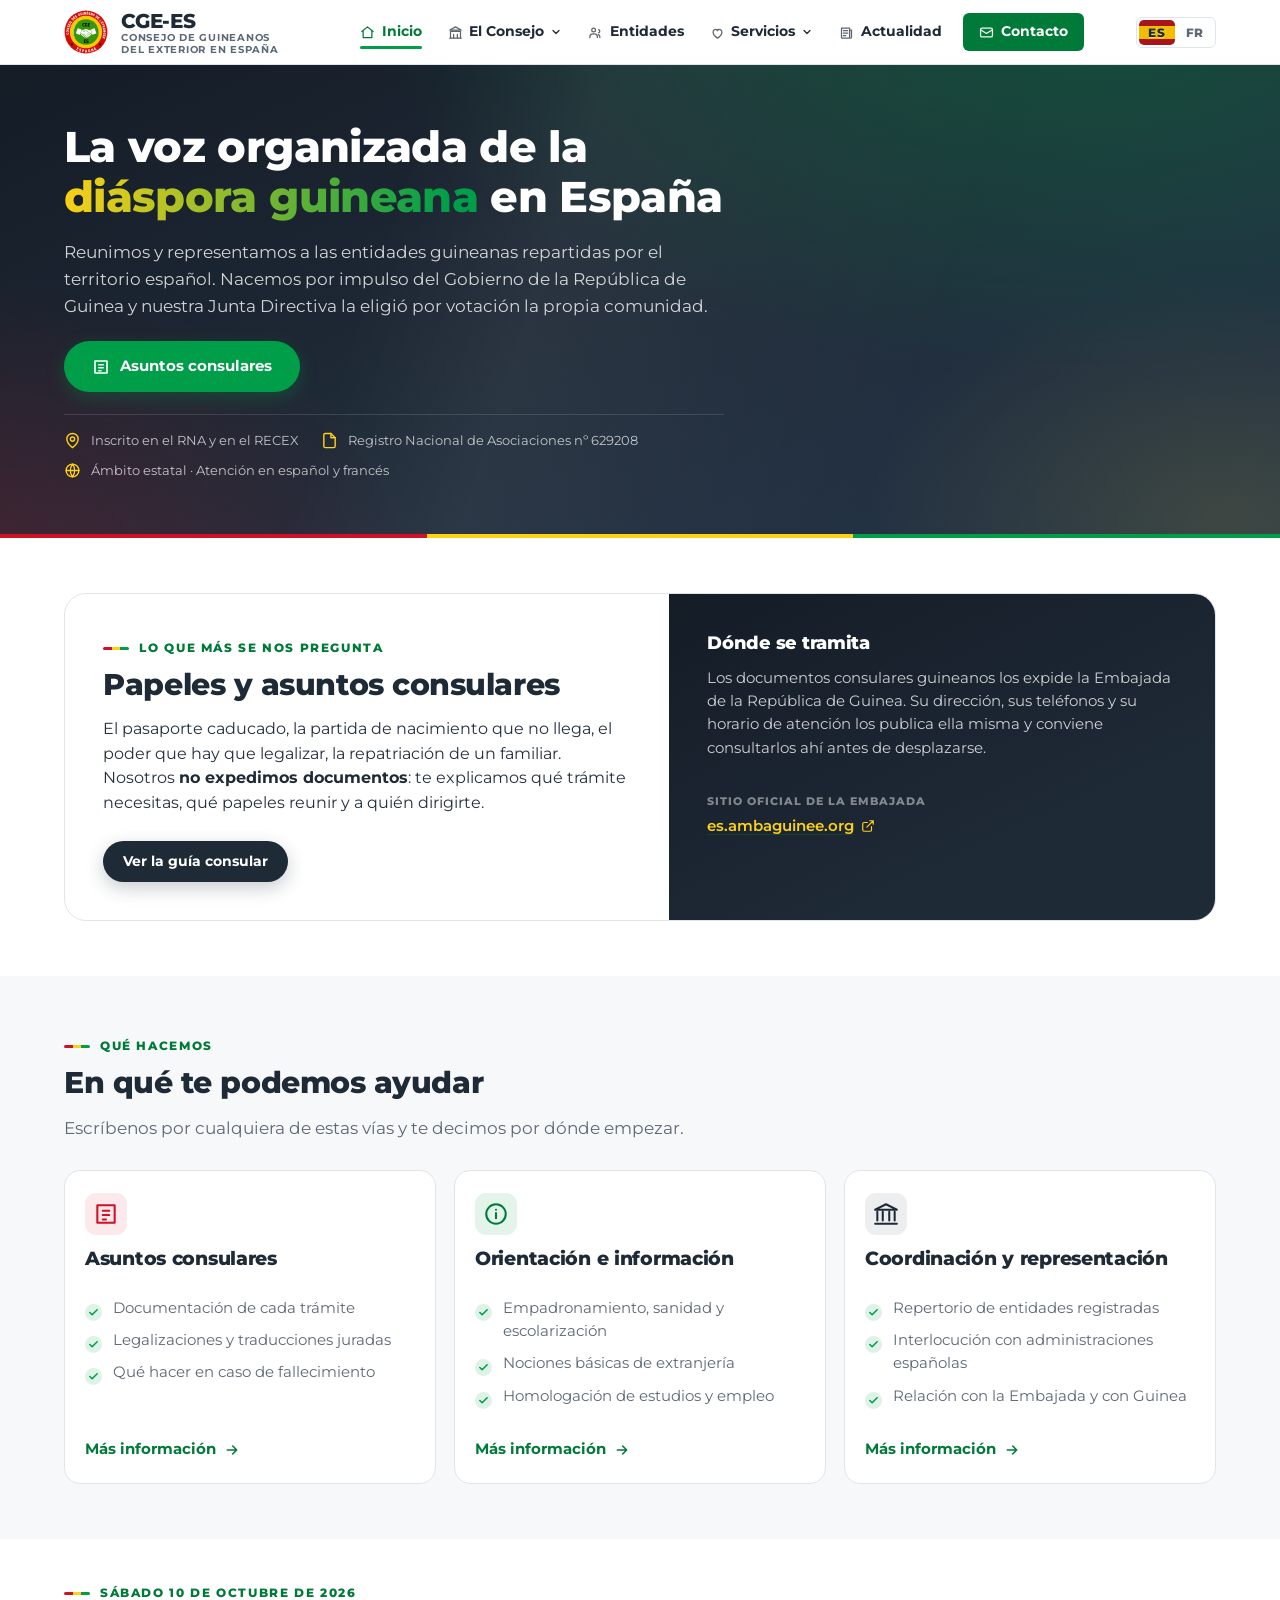
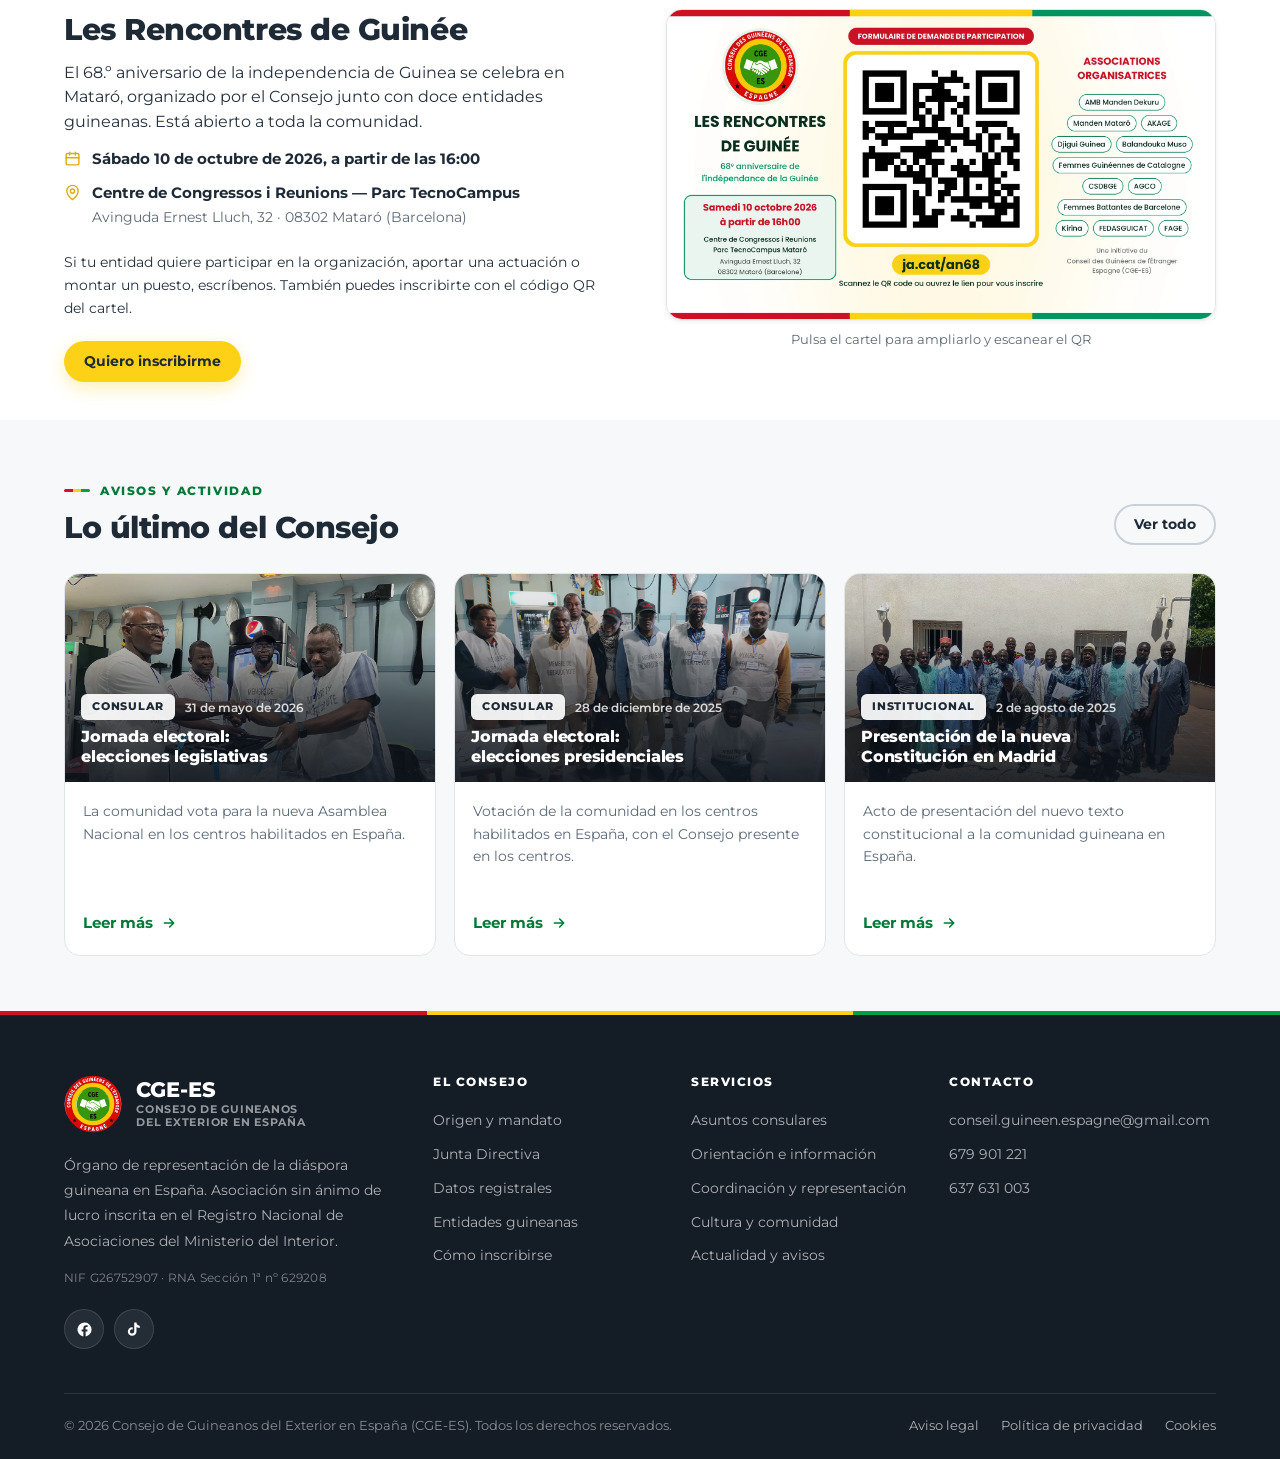
==== commit 722e395c: "Conakry, banderas en el selector, la Fiesta en portada y barra en el visor CONAKRY. Publicadas sus t" ====
--- a/index.html
+++ b/index.html
@@ -231,26 +231,58 @@
   </section>
 
   <!-- ================= FIESTA DE LA INDEPENDENCIA ================= -->
-  <section class="seccion seccion--compacta">
+  <!-- Aquí va la edición en curso, no en Actualidad: mientras no se haya
+       celebrado es una convocatoria, no una noticia. Cuando pase, se monta
+       el evento con fotos en Actualidad (ver README, punto 13).
+
+       El cartel lleva el QR del formulario dentro, y se puede ampliar en el
+       visor para escanearlo desde la pantalla. -->
+  <section class="seccion seccion--compacta" id="fiesta">
     <div class="contenedor">
       <div class="duo revelar" style="align-items:center">
         <div>
-          <span class="eyebrow" data-i18n="home.fiesta.eyebrow">2 de octubre</span>
-          <h2 data-i18n="home.fiesta.h2">La Fiesta de la Independencia de Guinea</h2>
+          <span class="eyebrow" data-i18n="home.fiesta.eyebrow">Sábado 10 de octubre de 2026</span>
+          <h2 data-i18n="home.fiesta.h2">Les Rencontres de Guinée</h2>
           <p data-i18n="home.fiesta.p1">
-            Organizar el acto del aniversario de la independencia en España corresponde al
-            Consejo: es la cita del año. Si tu asociación quiere participar, aportar una
-            actuación o montar un puesto, escríbenos con tiempo.
-          </p>
-          <div style="margin-top:24px;display:flex;gap:12px;flex-wrap:wrap">
-            <a class="btn btn--oro btn--sm" href="contacto.html" data-i18n="home.fiesta.cta">Quiero participar</a>
-          </div>
-        </div>
+            El 68.º aniversario de la independencia de Guinea se celebra en Mataró, organizado
+            por el Consejo junto con doce entidades guineanas. Está abierto a toda la comunidad.
+          </p>
+
+          <div class="fiesta-datos">
+            <div class="fiesta-dato">
+              <svg viewBox="0 0 24 24" fill="none" stroke="currentColor" stroke-width="2" stroke-linecap="round" stroke-linejoin="round"><rect x="3" y="5" width="18" height="16" rx="2"/><path d="M8 3v4M16 3v4M3 11h18"/></svg>
+              <div>
+                <strong data-i18n="home.fiesta.d1">Sábado 10 de octubre de 2026, a partir de las 16:00</strong>
+              </div>
+            </div>
+            <div class="fiesta-dato">
+              <svg viewBox="0 0 24 24" fill="none" stroke="currentColor" stroke-width="2" stroke-linecap="round" stroke-linejoin="round"><path d="M20 10c0 6-8 12-8 12s-8-6-8-12a8 8 0 0 1 16 0z"/><circle cx="12" cy="10" r="3"/></svg>
+              <div>
+                <strong data-i18n="home.fiesta.d2">Centre de Congressos i Reunions — Parc TecnoCampus</strong>
+                <span data-i18n="home.fiesta.d2b">Avinguda Ernest Lluch, 32 · 08302 Mataró (Barcelona)</span>
+              </div>
+            </div>
+          </div>
+
+          <p style="font-size:.9rem" data-i18n="home.fiesta.p2">
+            Si tu entidad quiere participar en la organización, aportar una actuación o montar
+            un puesto, escríbenos. También puedes inscribirte con el código QR del cartel.
+          </p>
+
+          <div style="margin-top:22px;display:flex;gap:12px;flex-wrap:wrap">
+            <a class="btn btn--oro btn--sm" href="contacto.html" data-i18n="home.fiesta.cta">Quiero inscribirme</a>
+          </div>
+        </div>
+
         <div class="duo__media">
-          <div class="panel-nota" style="border-left-color:var(--rojo)">
-            <strong data-i18n="home.fiesta.nota.t">Edición en preparación</strong>
-            <span class="pendiente" data-i18n="home.fiesta.nota.p">Indica aquí la fecha, la hora y el lugar del acto en cuanto estén cerrados, y publica también la convocatoria en la página de Actualidad.</span>
-          </div>
+          <button class="fiesta-cartel" type="button" data-ampliar-cartel
+                  data-i18n-attr="aria-label:home.fiesta.cartel" aria-label="Ampliar el cartel">
+            <img src="assets/img/fiesta/cartel-68-horizontal.webp"
+                 alt="Cartel de Les Rencontres de Guinée: sábado 10 de octubre de 2026 a las 16:00, Parc TecnoCampus de Mataró, con el código QR del formulario de participación"
+                 width="1800" height="1013" loading="lazy">
+          </button>
+          <p style="text-align:center;font-size:.8rem;color:var(--texto-suave);margin:10px 0 0"
+             data-i18n="home.fiesta.qr">Pulsa el cartel para ampliarlo y escanear el QR</p>
         </div>
       </div>
     </div>
--- a/assets/css/styles.css
+++ b/assets/css/styles.css
@@ -303,7 +303,7 @@
   transition: color var(--t-rapida), background var(--t-rapida);
 }
 .selector-idioma__btn:hover { color: var(--navy); background: var(--gris-100); }
-.selector-idioma__btn[aria-current="true"] { color: #fff; background: var(--verde-osc); }
+/* El botón del idioma activo lleva los colores de su bandera: ver más abajo. */
 
 /* El contenedor que rellena layout.js no debe formar caja propia: si la forma,
    la cabecera sticky queda atrapada dentro de sus 115 px y se despega al bajar. */
@@ -947,7 +947,27 @@
    quitar el último borde inferior porque ahora hay DOS últimas filas: se
    usa :nth-last-child(-n+2), que coge las dos de abajo. Con un número
    impar de filas la última ocupa el ancho de su columna y ya está. */
-.ficha--dos { display: grid; grid-template-columns: 1fr 1fr; }
+.ficha--dos { display: grid; grid-template-columns: 1fr 1fr; counter-reset: cargo; }
+
+/* Los cargos van numerados, y el número lo pone este contador. No está
+   escrito en el HTML a propósito: así reordenar o añadir un cargo no obliga
+   a renumerar a mano, que es como se acaba con dos «7.» y ningún «8.». */
+.ficha--dos dt::before {
+  counter-increment: cargo;
+  content: counter(cargo);
+  flex-shrink: 0;
+  min-width: 17px;
+  margin-right: 8px;
+  color: var(--verde-osc);
+  font-size: .72rem; font-weight: 800;
+  font-variant-numeric: tabular-nums;
+}
+.ficha--dos .ficha__fila--suspendida dt::before { color: var(--texto-suave); }
+
+/* La Asesoría no lleva número: no es un cargo electo de la jerarquía, así que
+   numerarla la contaba como uno más. `counter-increment: none` además impide
+   que consuma número, de modo que la cuenta acaba en 15 y no salta ninguno. */
+.ficha--dos .ficha__fila--sinnumero dt::before { content: none; counter-increment: none; }
 .ficha--dos .ficha__fila { grid-template-columns: minmax(130px, 42%) 1fr; }
 .ficha--dos .ficha__fila:nth-child(even) { border-left: 1px solid var(--gris-200); }
 .ficha--dos .ficha__fila:nth-last-child(-n+2) { border-bottom: 0; }
@@ -1467,10 +1487,358 @@
 }
 
 /* --------------------------------------------------------------------------
+   22 ter. Documentos de origen y visor
+   -------------------------------------------------------------------------- */
+
+.docs { list-style: none; padding: 0; margin: 10px 0 0; display: grid; gap: 4px; }
+
+.docs__item {
+  width: 100%;
+  display: grid; grid-template-columns: auto 1fr; gap: 11px; align-items: center;
+  padding: 9px 10px;
+  background: none; border: 0; border-radius: var(--radio-xs);
+  font-family: inherit; text-align: left;
+  cursor: pointer;
+  transition: background var(--t-rapida);
+}
+.docs__item:hover { background: var(--gris-100); }
+.docs__item:focus-visible { outline: 2px solid var(--verde); outline-offset: 1px; }
+.docs__icono {
+  display: grid; place-items: center;
+  width: 26px; height: 26px; border-radius: 6px;
+  background: rgba(206,17,38,.09); color: var(--rojo-osc);
+}
+.docs__icono svg { width: 14px; height: 14px; }
+.docs__texto { min-width: 0; }
+.docs__titulo {
+  display: block;
+  font-size: .87rem; font-weight: 700; color: var(--navy);
+  line-height: 1.35;
+}
+.docs__meta { display: block; font-size: .76rem; color: var(--texto-suave); margin-top: 1px; }
+
+/* El visor. Es un <dialog>, así que el navegador se encarga solo del
+   fondo, del foco y de cerrar con Escape; no hay que reimplementarlo. */
+.visor {
+  width: min(94vw, 900px);
+  max-width: none;
+  height: min(92vh, 1100px);
+  max-height: none;
+  padding: 0;
+  border: 0; border-radius: var(--radio);
+  background: #fff;
+  box-shadow: var(--sombra-lg);
+  overflow: hidden;
+  display: flex; flex-direction: column;
+}
+.visor::backdrop { background: rgba(14,20,28,.72); backdrop-filter: blur(3px); }
+.visor:not([open]) { display: none; }
+
+.visor__barra {
+  display: flex; align-items: flex-start; gap: 16px;
+  padding: 14px 16px;
+  border-bottom: 1px solid var(--gris-200);
+  background: #fff;
+  flex-shrink: 0;
+}
+.visor__titulo { min-width: 0; flex: 1; }
+.visor__titulo strong {
+  display: block; font-size: .96rem; color: var(--navy); line-height: 1.3;
+}
+.visor__titulo span {
+  display: block; font-size: .78rem; color: var(--texto-suave); margin-top: 2px;
+}
+.visor__cerrar {
+  flex-shrink: 0;
+  width: 34px; height: 34px;
+  display: grid; place-items: center;
+  border: 1px solid var(--gris-200); border-radius: 50%;
+  background: #fff; color: var(--texto-suave);
+  font-size: 1.35rem; line-height: 1;
+  cursor: pointer;
+  transition: background var(--t-rapida), color var(--t-rapida);
+}
+.visor__cerrar:hover { background: var(--navy); color: #fff; border-color: var(--navy); }
+
+.visor__hojas {
+  flex: 1; overflow-y: auto;
+  padding: 16px;
+  background: var(--gris-100);
+  display: grid; gap: 14px;
+  overscroll-behavior: contain;
+}
+.visor__hojas figure { margin: 0; position: relative; }
+.visor__hojas img {
+  width: 100%; height: auto; display: block;
+  border: 1px solid var(--gris-200); border-radius: 4px;
+  background: #fff;
+  /* Sin arrastrar la imagen fuera de la ventana. No impide guardarla con el
+     botón derecho —eso no se puede impedir—, pero evita el gesto fácil. */
+  -webkit-user-drag: none; user-select: none;
+}
+.visor__hojas figcaption {
+  position: absolute; right: 8px; bottom: 8px;
+  padding: 2px 8px; border-radius: var(--radio-full);
+  background: rgba(20,28,38,.72); color: #fff;
+  font-size: .7rem; font-weight: 700;
+}
+
+body.visor-abierto { overflow: hidden; }
+
+@media (max-width: 720px) {
+  .visor { width: 100vw; height: 100vh; border-radius: 0; }
+  .visor__hojas { padding: 10px; }
+}
+
+/* --------------------------------------------------------------------------
+   22 quater. Eventos: portada de la tarjeta, cabecera y carrusel
+   -------------------------------------------------------------------------- */
+
+/* Portada de la tarjeta. La etiqueta y el titular van SOBRE la foto, y por
+   encima de ella hay un degradado oscuro: una foto de un acto no tiene un
+   sitio previsible donde el texto contraste, así que se oscurece de abajo
+   arriba y el texto se ancla abajo, que es donde el velo es más denso. */
+.noticia__portada { position: relative; aspect-ratio: 16/9; overflow: hidden; }
+.noticia__portada img {
+  width: 100%; height: 100%; object-fit: cover;
+  transition: transform var(--t);
+}
+.noticia:hover .noticia__portada img { transform: scale(1.035); }
+.noticia__portada::after {
+  content: "";
+  position: absolute; inset: 0;
+  background: linear-gradient(to top,
+    rgba(14,20,28,.90) 0%,
+    rgba(14,20,28,.66) 38%,
+    rgba(14,20,28,.20) 72%,
+    rgba(14,20,28,.06) 100%);
+}
+.noticia__sobreimpreso {
+  position: absolute; inset: auto 0 0 0; z-index: 1;
+  padding: 14px 16px;
+}
+.noticia__sobreimpreso .noticia__meta { margin-bottom: 7px; }
+.noticia__sobreimpreso time { font-size: .76rem; color: rgba(255,255,255,.82); font-weight: 600; }
+.noticia__sobreimpreso h3 { margin: 0; font-size: 1rem; line-height: 1.28; color: #fff; }
+.noticia__sobreimpreso h3 a { color: #fff; text-decoration: none; }
+.noticia__sobreimpreso h3 a:hover { text-decoration: underline; }
+/* Sobre el velo, la etiqueta de categoría necesita su propio fondo. */
+.noticia__sobreimpreso .etiqueta { background: rgba(255,255,255,.92); color: var(--navy); }
+
+/* Cabecera de la página de evento */
+.ev-cabecera {
+  position: relative;
+  background: linear-gradient(155deg, var(--navy-900) 0%, var(--navy) 55%, #24354a 100%);
+  color: rgba(255,255,255,.86);
+  padding-block: clamp(34px, 2.4vw + 22px, 58px);
+}
+.ev-cabecera--foto {
+  background-size: cover;
+  background-position: center 42%;
+}
+.ev-cabecera--foto::before {
+  content: "";
+  position: absolute; inset: 0;
+  background: linear-gradient(to top, rgba(14,20,28,.93) 0%, rgba(14,20,28,.74) 55%, rgba(14,20,28,.52) 100%);
+}
+.ev-cabecera__inner {
+  position: relative; z-index: 1;
+  width: min(100% - 2 * var(--gutter), var(--contenedor-estrecho));
+  margin-inline: auto;
+}
+.ev-cabecera__meta { display: flex; align-items: center; gap: 12px; flex-wrap: wrap; margin-bottom: 12px; }
+.ev-cabecera__meta time { font-size: .84rem; color: rgba(255,255,255,.82); }
+.ev-cabecera__meta .etiqueta { background: rgba(255,255,255,.92); color: var(--navy); }
+.ev-cabecera h1 { color: #fff; margin-bottom: .3em; }
+.ev-cabecera p {
+  margin: 0; max-width: 62ch;
+  font-size: clamp(.98rem, .94rem + .2vw, 1.08rem);
+  color: rgba(255,255,255,.82);
+}
+
+.ev-cuerpo {
+  width: min(100% - 2 * var(--gutter), var(--contenedor-estrecho));
+  margin-inline: auto;
+  padding-block: clamp(30px, 2vw + 20px, 46px);
+}
+.ev-subtitulo { font-size: 1.05rem; margin: 0 0 14px; }
+.ev-docs { margin-top: 34px; }
+
+/* Carrusel. Una imagen a la vista, flechas a los lados y puntos debajo.
+   Sin librerías: son fotos de actos, no una galería con zoom ni gestos. */
+.carrusel { margin-top: 34px; }
+.carrusel__marco {
+  position: relative;
+  background: var(--navy-900);
+  border-radius: var(--radio);
+  overflow: hidden;
+}
+.carrusel__imagen {
+  display: block; width: 100%;
+  padding: 0; border: 0; background: none;
+  cursor: zoom-in;
+  aspect-ratio: 4/3;
+}
+.carrusel__imagen img { width: 100%; height: 100%; object-fit: contain; }
+.carrusel__paso {
+  position: absolute; top: 50%; transform: translateY(-50%);
+  z-index: 2;
+  width: 40px; height: 40px;
+  display: grid; place-items: center;
+  border: 0; border-radius: 50%;
+  background: rgba(255,255,255,.9); color: var(--navy);
+  cursor: pointer;
+  transition: background var(--t-rapida);
+}
+.carrusel__paso:hover { background: #fff; }
+.carrusel__paso svg { width: 20px; height: 20px; }
+.carrusel__paso--atras { left: 10px; }
+.carrusel__paso--adelante { right: 10px; }
+.carrusel__cuenta {
+  position: absolute; right: 12px; bottom: 12px; z-index: 2;
+  padding: 3px 10px; border-radius: var(--radio-full);
+  background: rgba(20,28,38,.74); color: #fff;
+  font-size: .74rem; font-weight: 700;
+}
+.carrusel__puntos { display: flex; justify-content: center; gap: 6px; flex-wrap: wrap; margin-top: 12px; }
+.carrusel__punto {
+  width: 8px; height: 8px; padding: 0;
+  border: 0; border-radius: 50%;
+  background: var(--gris-300); cursor: pointer;
+  transition: background var(--t-rapida), transform var(--t-rapida);
+}
+.carrusel__punto.es-actual { background: var(--verde-osc); transform: scale(1.35); }
+
+/* Una foto ampliada en el visor: se centra y no se recorta. */
+.visor__hojas--foto { place-items: center; padding: 0; background: #0E141C; }
+.visor__hojas--foto figure { width: 100%; height: 100%; display: grid; place-items: center; }
+.visor__hojas--foto img {
+  max-width: 100%; max-height: 100%; width: auto; height: auto;
+  border: 0; border-radius: 0; background: none;
+}
+
+@media (max-width: 720px) {
+  .carrusel__paso { width: 34px; height: 34px; }
+  .carrusel__paso--atras { left: 6px; }
+  .carrusel__paso--adelante { right: 6px; }
+  .carrusel__imagen { aspect-ratio: 1/1; }
+}
+
+/* --------------------------------------------------------------------------
+   22 quinquies. Barra del visor, vídeo y cartel de la Fiesta
+   -------------------------------------------------------------------------- */
+
+.visor__opciones {
+  display: flex; align-items: center; gap: 4px;
+  flex-shrink: 0; flex-wrap: wrap;
+}
+.visor__op {
+  display: grid; place-items: center;
+  min-width: 30px; height: 30px; padding: 0 7px;
+  border: 1px solid var(--gris-200); border-radius: var(--radio-xs);
+  background: #fff; color: var(--texto-suave);
+  font-family: inherit; font-size: .76rem; font-weight: 700;
+  cursor: pointer;
+  transition: background var(--t-rapida), color var(--t-rapida), border-color var(--t-rapida);
+}
+.visor__op svg { width: 15px; height: 15px; }
+.visor__op:hover:not(:disabled) { background: var(--gris-100); color: var(--navy); }
+.visor__op:disabled { opacity: .4; cursor: default; }
+.visor__op--txt { white-space: nowrap; }
+.visor__op[aria-pressed="true"] {
+  background: var(--navy); border-color: var(--navy); color: #fff;
+}
+.visor__nivel {
+  min-width: 44px; text-align: center;
+  font-size: .74rem; font-weight: 800; color: var(--texto-suave);
+  font-variant-numeric: tabular-nums;
+}
+.visor__sep { width: 1px; height: 20px; background: var(--gris-200); margin-inline: 4px; }
+
+/* El zoom cambia el ANCHO de la hoja, no la escala: con transform: scale()
+   la hoja se sale del contenedor y el scroll no la alcanza. */
+.visor__hojas { --zoom: 100%; }
+.visor__hojas figure { margin: 0; position: relative; }
+
+.visor__hojas[data-vista="ancho"] figure { width: var(--zoom); margin-inline: auto; }
+
+/* Página completa: manda la altura del hueco, para ver la hoja entera. */
+.visor__hojas[data-vista="pagina"] { place-items: start center; }
+.visor__hojas[data-vista="pagina"] figure { width: auto; }
+.visor__hojas[data-vista="pagina"] img { height: calc(100vh - 210px); width: auto; max-width: 100%; }
+
+/* Dos columnas: para documentos de varias páginas, verlas de dos en dos. */
+.visor__hojas[data-vista="doble"] {
+  grid-template-columns: 1fr 1fr;
+  align-items: start;
+}
+.visor__hojas[data-vista="doble"] figure { width: 100%; }
+
+/* Vídeo del evento */
+.ev-video { margin-top: 34px; }
+.ev-video video {
+  width: 100%; height: auto; display: block;
+  background: #000;
+  border-radius: var(--radio);
+  border: 1px solid var(--gris-200);
+}
+
+/* Cartel de la Fiesta, en la portada */
+.fiesta-cartel {
+  display: block;
+  border-radius: var(--radio);
+  overflow: hidden;
+  border: 1px solid var(--gris-200);
+  box-shadow: var(--sombra-sm);
+  transition: box-shadow var(--t), transform var(--t);
+  cursor: zoom-in;
+  padding: 0; background: none; width: 100%;
+}
+.fiesta-cartel:hover { box-shadow: var(--sombra); transform: translateY(-2px); }
+.fiesta-cartel img { width: 100%; height: auto; display: block; }
+.fiesta-datos { display: grid; gap: 10px; margin: 0 0 22px; }
+.fiesta-dato { display: grid; grid-template-columns: auto 1fr; gap: 11px; align-items: start; }
+.fiesta-dato svg { width: 17px; height: 17px; color: var(--amarillo-osc); margin-top: 3px; flex-shrink: 0; }
+.fiesta-dato strong { display: block; color: var(--navy); font-size: .95rem; }
+.fiesta-dato span { font-size: .89rem; color: var(--texto-suave); }
+
+/* --------------------------------------------------------------------------
+   Selector de idioma con los colores de cada bandera
+   --------------------------------------------------------------------------
+   El botón activo se pinta con las bandas de su bandera y la etiqueta va
+   centrada sobre la banda central, que es la ancha: amarilla en España y
+   blanca en Francia. En las dos el texto queda en navy sobre fondo claro,
+   muy por encima del contraste que pide la norma.
+   -------------------------------------------------------------------------- */
+.selector-idioma__btn[aria-current="true"] {
+  color: var(--navy);
+  text-shadow: 0 1px 0 rgba(255,255,255,.45);
+}
+/* España: rojo, amarillo, rojo en bandas horizontales */
+.selector-idioma__btn[data-idioma="es"][aria-current="true"] {
+  background: linear-gradient(to bottom,
+    #AA151B 0 24%, #F1BF00 24% 76%, #AA151B 76% 100%);
+}
+/* Francia: azul, blanco, rojo en bandas verticales */
+.selector-idioma__btn[data-idioma="fr"][aria-current="true"] {
+  background: linear-gradient(to right,
+    #000091 0 24%, #FFFFFF 24% 76%, #E1000F 76% 100%);
+}
+
+@media (max-width: 900px) {
+  /* La barra de opciones no cabe al lado del título: pasa debajo. */
+  .visor__barra { flex-wrap: wrap; }
+  .visor__opciones { order: 3; width: 100%; }
+  .visor__op--txt { font-size: .72rem; }
+  .visor__hojas[data-vista="doble"] { grid-template-columns: 1fr; }
+  .visor__hojas[data-vista="pagina"] img { height: auto; width: 100%; }
+}
+
+/* --------------------------------------------------------------------------
    23. Impresión
    -------------------------------------------------------------------------- */
 @media print {
-  .cabecera, .pie, .cta-final, .hamburguesa, .velo, .nav { display: none !important; }
+  .cabecera, .pie, .cta-final, .hamburguesa, .velo, .nav, .visor { display: none !important; }
   body { font-size: 11pt; color: #000; }
   .hero, .hero-pagina { background: none !important; color: #000; padding-block: 0; }
   .hero h1, .hero-pagina h1, .hero p, .hero-pagina p { color: #000 !important; }
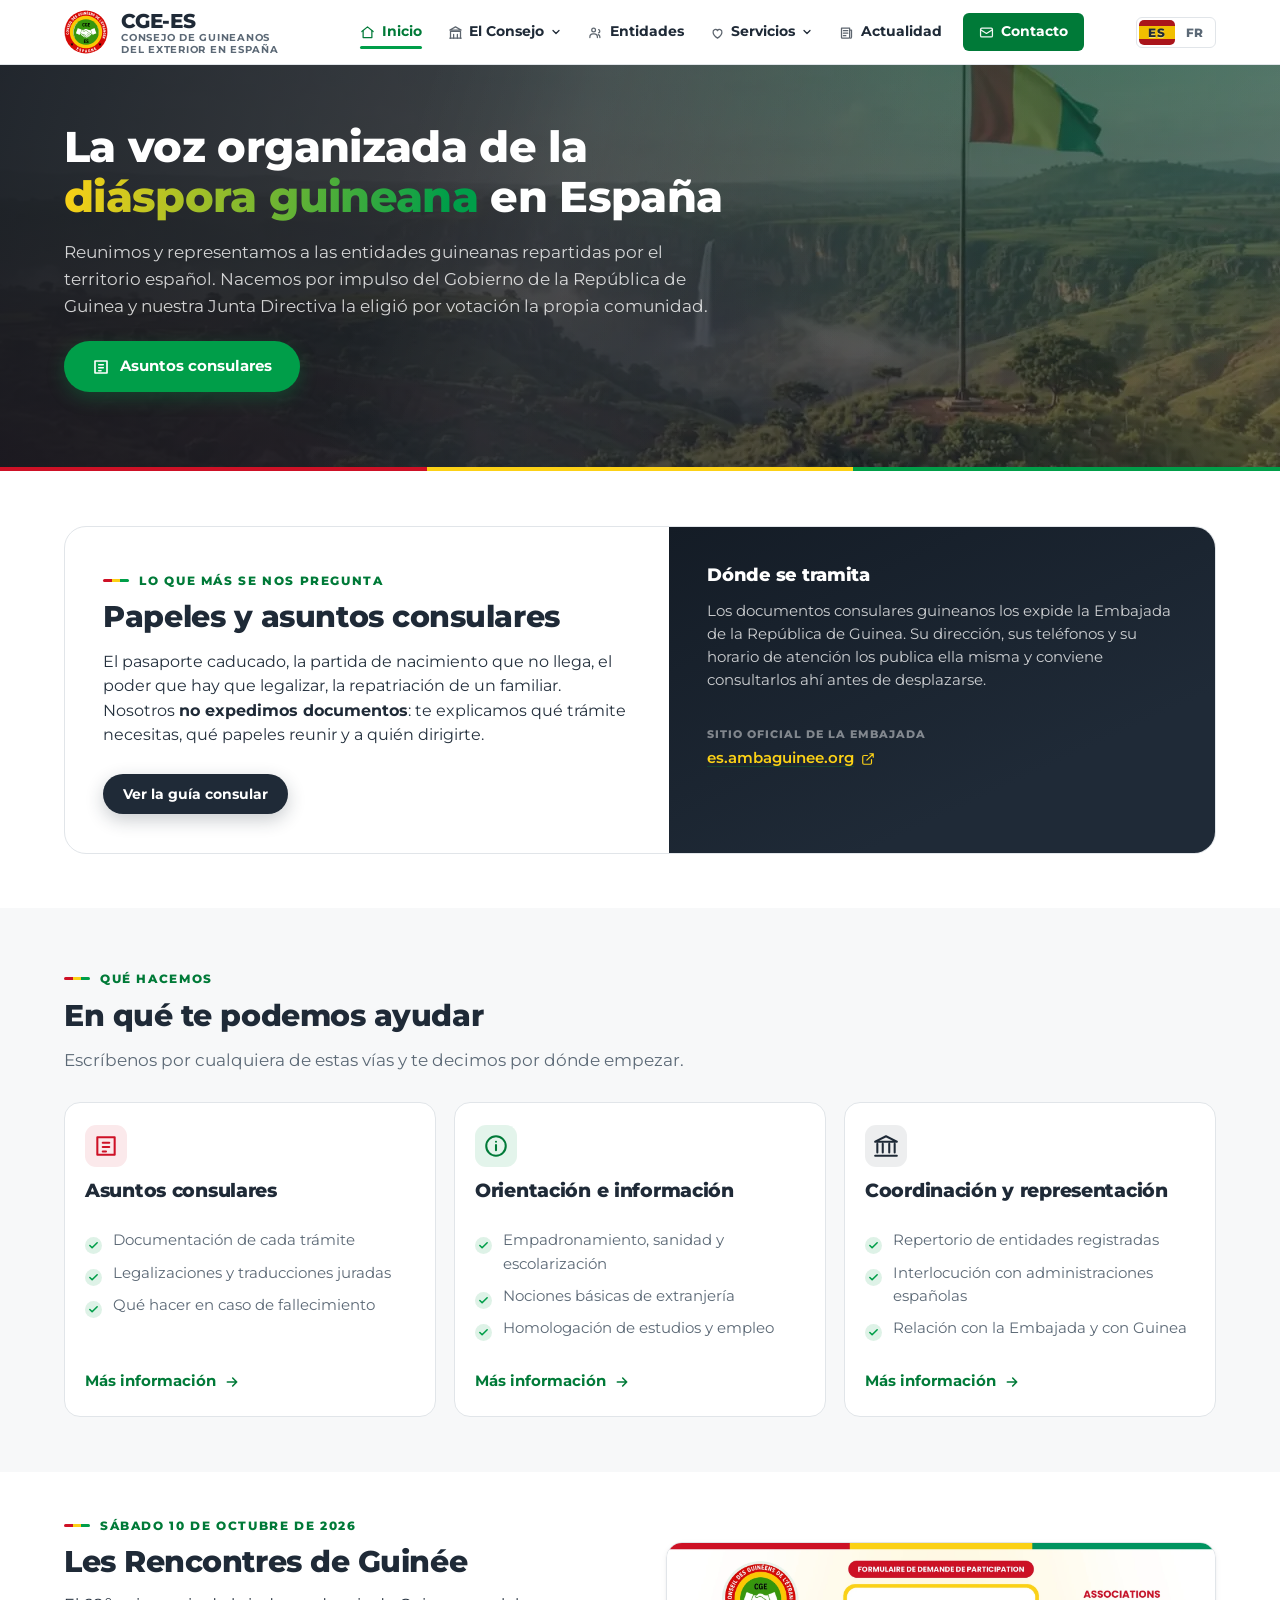
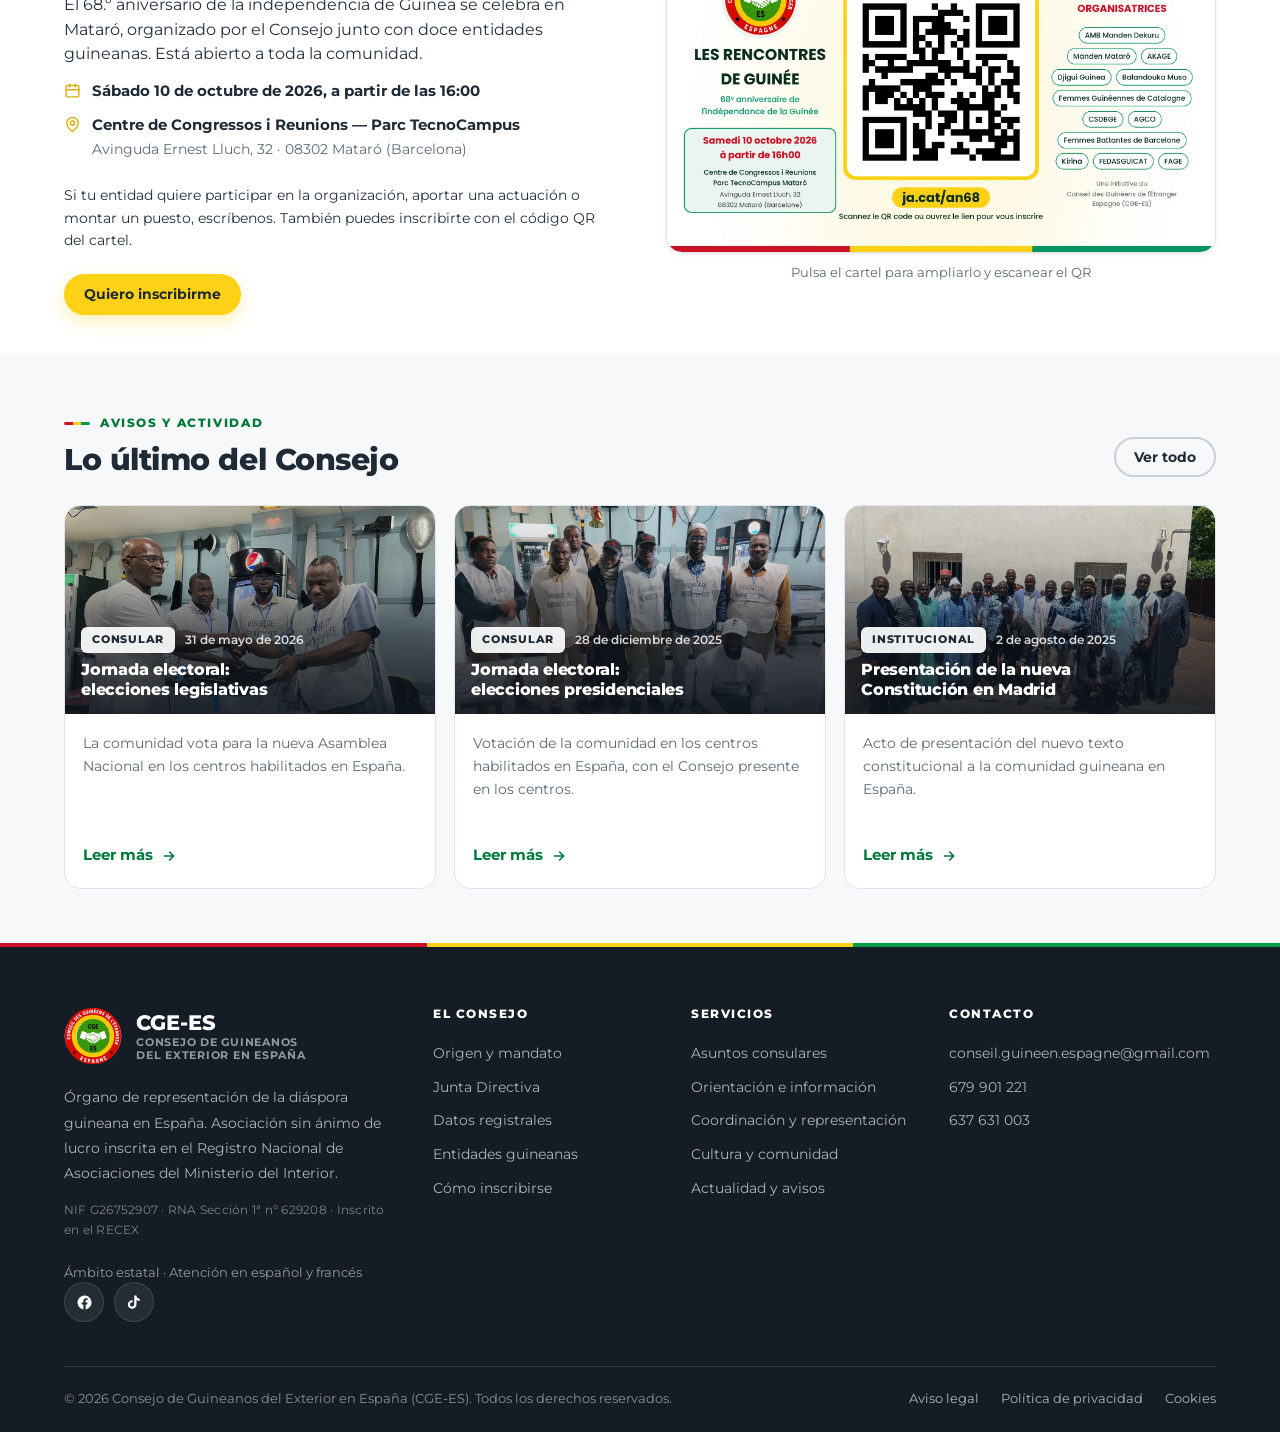
==== commit 78a5664a: "Video de fondo en el hero, la franja al pie y los documentos separados VIDEO DE FONDO en el hero de " ====
--- a/index.html
+++ b/index.html
@@ -77,6 +77,15 @@
 
   <!-- ================= HERO ================= -->
   <section class="hero">
+    <!-- Vídeo de fondo. `muted` y sin pista de audio, que es lo que hace que
+         los navegadores dejen arrancarlo solos; `playsinline` para que en
+         iPhone no salte a pantalla completa. El poster es lo que se ve
+         mientras carga, y lo único que se ve si el sistema pide menos
+         animación (ver la regla de prefers-reduced-motion en el CSS). -->
+    <video class="hero__video" autoplay muted loop playsinline preload="metadata"
+           poster="assets/video/hero-fondo-poster.webp" aria-hidden="true" tabindex="-1">
+      <source src="assets/video/hero-fondo.mp4" type="video/mp4">
+    </video>
     <div class="contenedor hero__inner">
       <div class="hero__rejilla hero__rejilla--simple">
 
@@ -96,20 +105,7 @@
             </a>
           </div>
 
-          <div class="hero__pies">
-            <span class="hero__pie">
-              <svg viewBox="0 0 24 24" fill="none" stroke="currentColor" stroke-width="2" stroke-linecap="round" stroke-linejoin="round"><path d="M20 10c0 6-8 12-8 12s-8-6-8-12a8 8 0 0 1 16 0z"/><circle cx="12" cy="10" r="3"/></svg>
-              <span data-i18n="home.hero.f1">Inscrito en el RNA y en el RECEX</span>
-            </span>
-            <span class="hero__pie">
-              <svg viewBox="0 0 24 24" fill="none" stroke="currentColor" stroke-width="2" stroke-linecap="round" stroke-linejoin="round"><path d="M14 2H6a2 2 0 0 0-2 2v16a2 2 0 0 0 2 2h12a2 2 0 0 0 2-2V8z"/><path d="M14 2v6h6"/></svg>
-              <span data-i18n="home.hero.f2">Registro Nacional de Asociaciones nº 629208</span>
-            </span>
-            <span class="hero__pie">
-              <svg viewBox="0 0 24 24" fill="none" stroke="currentColor" stroke-width="2" stroke-linecap="round" stroke-linejoin="round"><circle cx="12" cy="12" r="9"/><path d="M3 12h18M12 3a15 15 0 0 1 0 18a15 15 0 0 1 0-18"/></svg>
-              <span data-i18n="home.hero.f3">Ámbito estatal · Atención en español y francés</span>
-            </span>
-          </div>
+        </div>
         </div>
 
       </div>
--- a/assets/css/styles.css
+++ b/assets/css/styles.css
@@ -451,6 +451,14 @@
   content: "";
   position: absolute; inset: 0;
   background:
+    /* Velo de izquierda a derecha, por delante de los demás. El texto vive
+       a la izquierda y sobre un fotograma claro del vídeo el blanco se
+       perdía; a la derecha se deja ver el paisaje. */
+    linear-gradient(100deg,
+      rgba(14,20,28,.84) 0%,
+      rgba(14,20,28,.62) 38%,
+      rgba(14,20,28,.28) 68%,
+      rgba(14,20,28,.10) 100%),
     radial-gradient(1100px 620px at 84% -18%, rgba(0,158,73,.34), transparent 64%),
     radial-gradient(820px 520px at -6% 112%, rgba(206,17,38,.24), transparent 62%),
     radial-gradient(560px 360px at 96% 96%, rgba(252,209,22,.12), transparent 66%);
@@ -467,7 +475,34 @@
     transparent 68% 100%);
   pointer-events: none;
 }
-.hero__inner { position: relative; z-index: 1; }
+/* Vídeo de fondo del hero.
+
+   Va detrás de los dos degradados de .hero::before y ::after, que son los
+   que mantienen legible el texto blanco: sin ellos, un fotograma claro del
+   vídeo se lo come. Por eso el vídeo lleva z-index 0 y los pseudoelementos
+   quedan por encima.
+
+   `object-fit: cover` para que llene el hueco a cualquier proporción sin
+   deformarse, y `pointer-events: none` para que no capture clics. */
+.hero__video {
+  position: absolute; inset: 0; z-index: 0;
+  width: 100%; height: 100%;
+  object-fit: cover;
+  pointer-events: none;
+  opacity: .5;
+}
+.hero::before, .hero::after { z-index: 1; }
+.hero__inner { position: relative; z-index: 2; }
+
+/* Si el sistema pide menos animación, se esconde el vídeo y se queda el
+   poster de fondo: un vídeo en bucle detrás del titular es justo lo que
+   molesta a quien activa ese ajuste. */
+@media (prefers-reduced-motion: reduce) {
+  .hero__video { display: none; }
+  .hero { background-image: url("../video/hero-fondo-poster.webp"); background-size: cover; background-position: center; }
+}
+
+.pie__ambito { margin: 6px 0 0; font-size: .82rem; color: rgba(255,255,255,.55); }
 .hero__borde {
   position: absolute; left: 0; right: 0; bottom: 0; height: 4px;
   background: linear-gradient(90deg, var(--rojo) 0 33.33%, var(--amarillo) 33.33% 66.66%, var(--verde) 66.66% 100%);
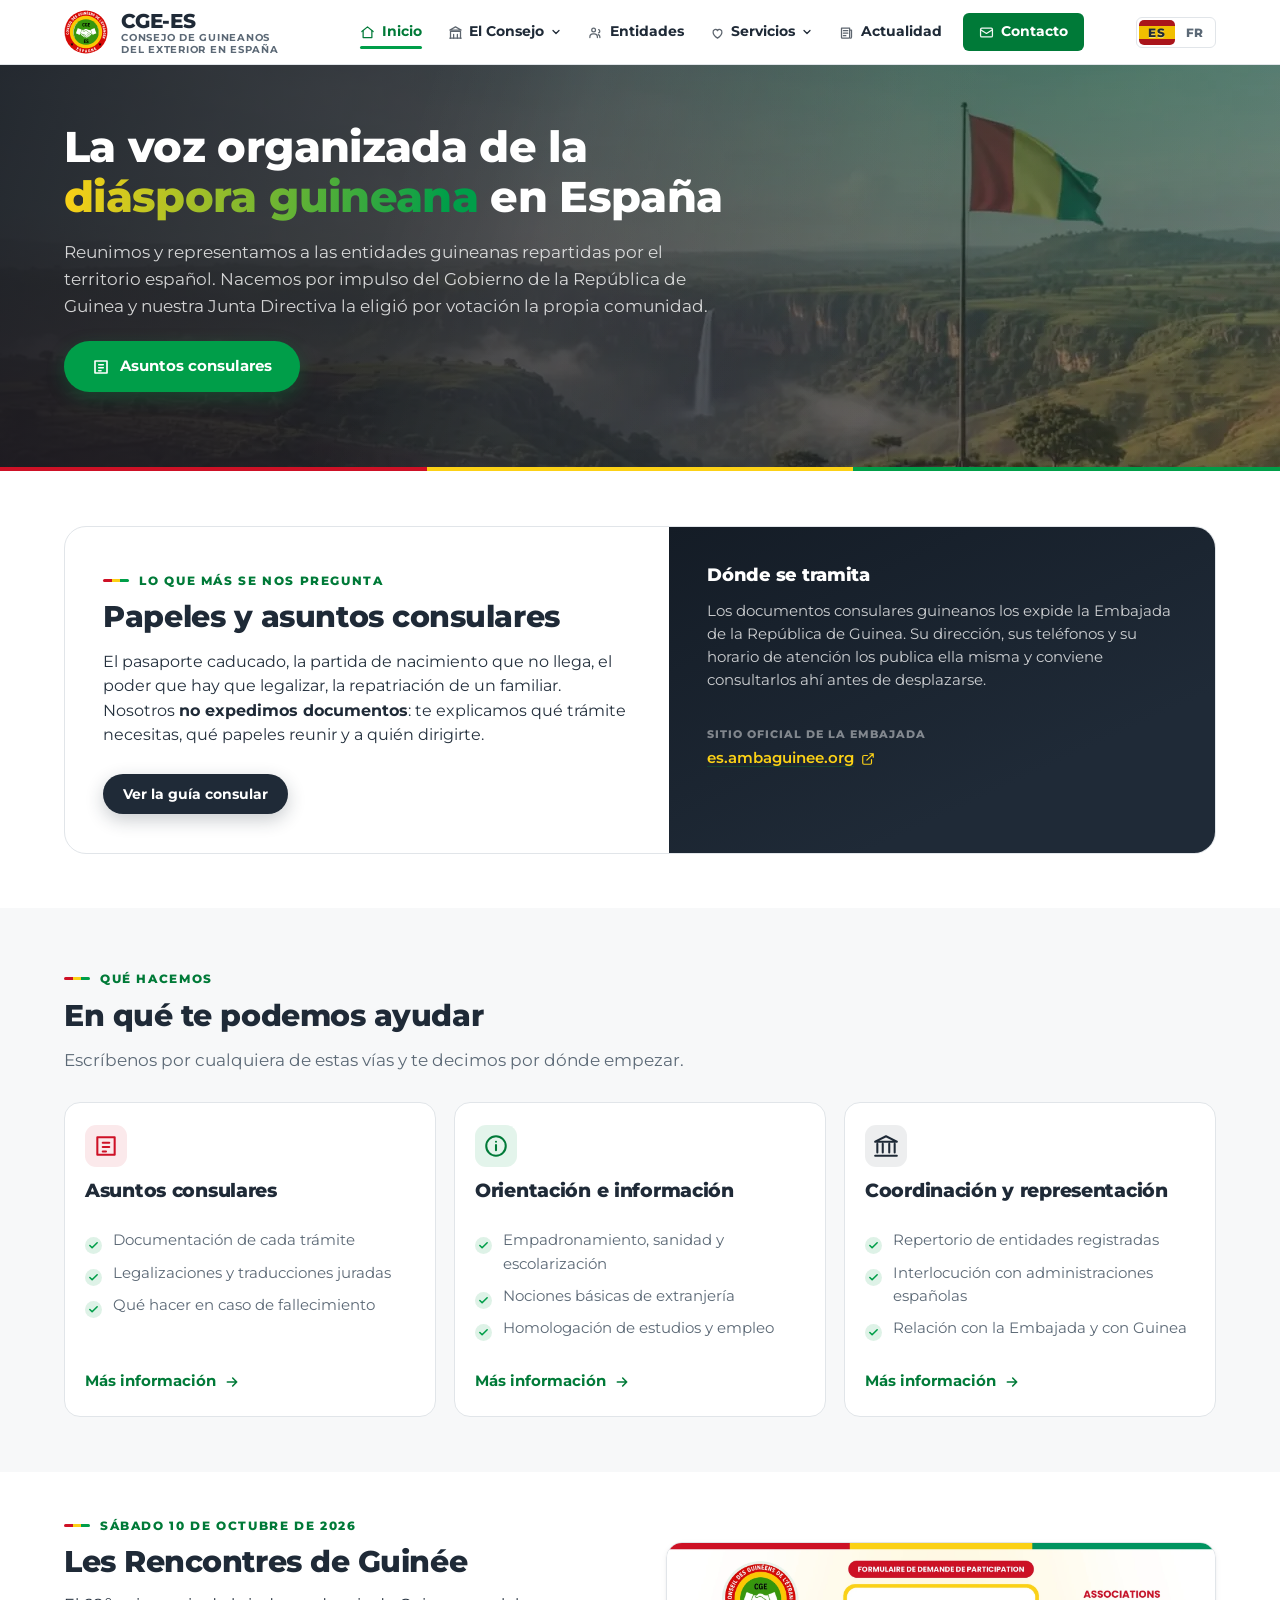
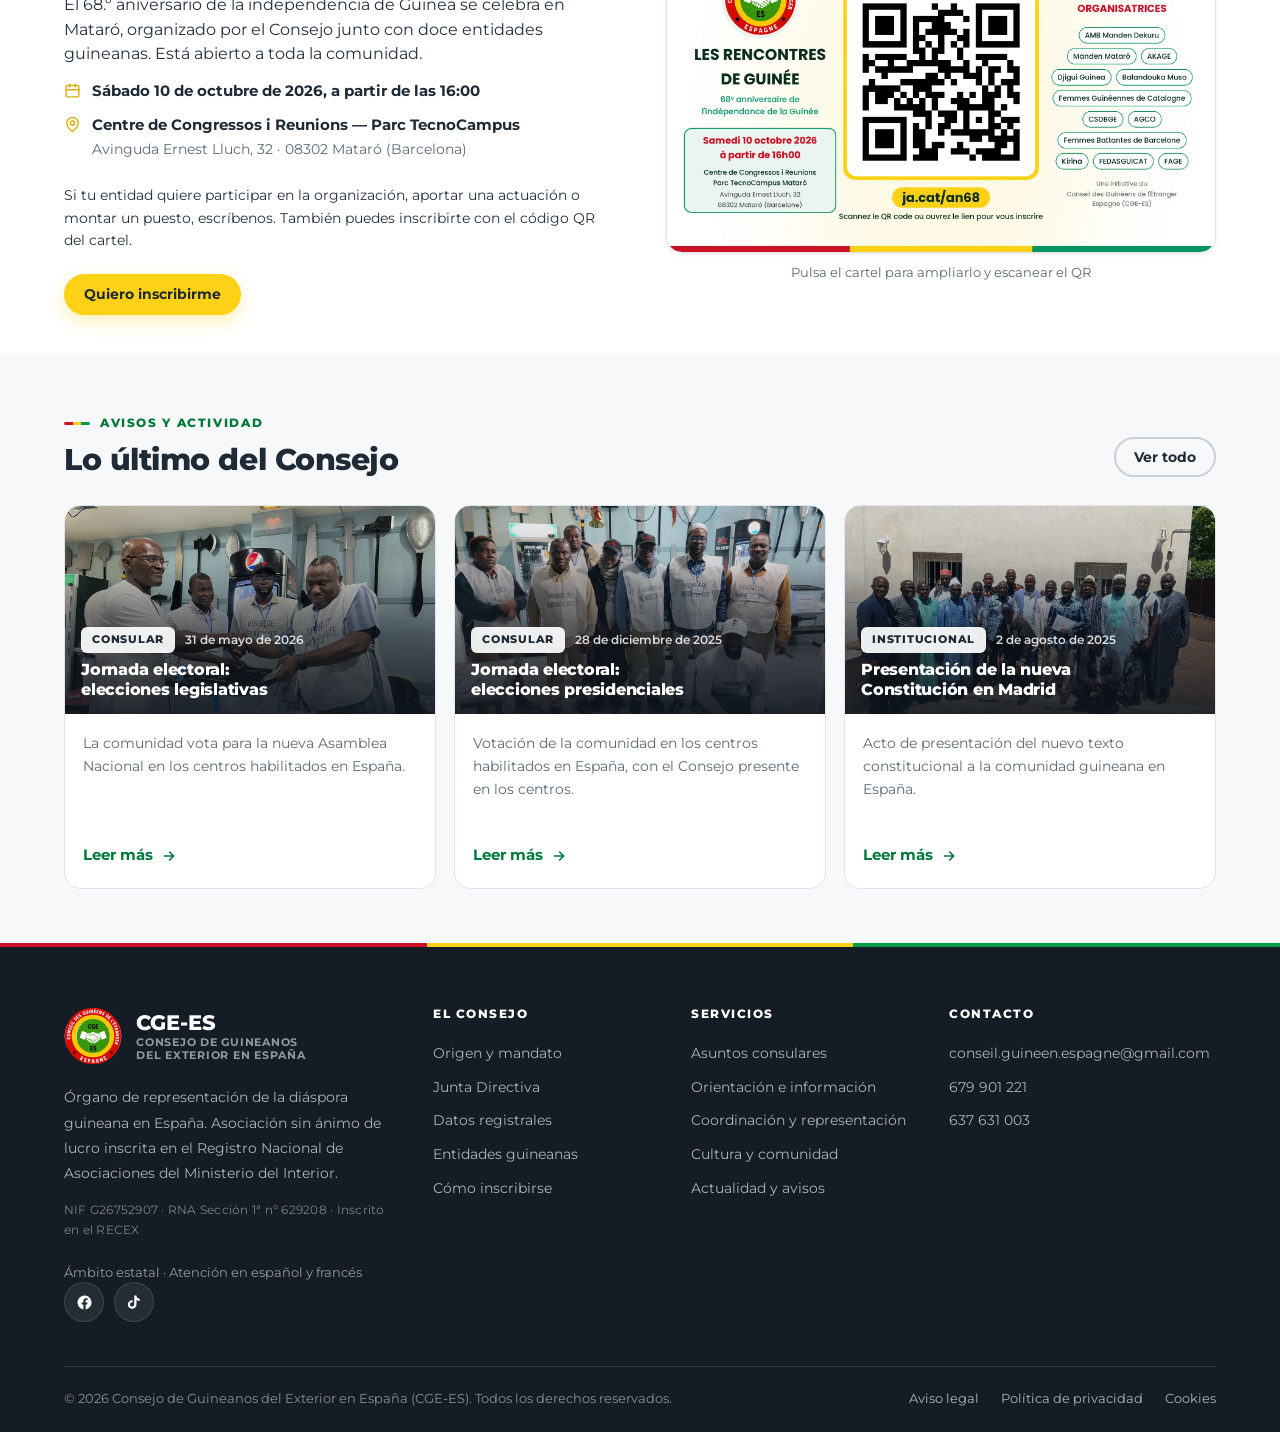
==== commit 33d90693: "Cabeceras con imagen, documentos en horizontal y el video recolocado VIDEO RECOLOCADO. La bandera es" ====
--- a/index.html
+++ b/index.html
@@ -106,7 +106,6 @@
           </div>
 
         </div>
-        </div>
 
       </div>
     </div>
--- a/assets/css/styles.css
+++ b/assets/css/styles.css
@@ -489,7 +489,13 @@
   width: 100%; height: 100%;
   object-fit: cover;
   pointer-events: none;
-  opacity: .5;
+  opacity: .58;
+
+  /* La bandera está en el cuarto superior derecho del fotograma. El hero es
+     mucho más ancho que 16:9, así que `cover` recorta por arriba y por abajo
+     y con el encuadre centrado la bandera se quedaba fuera. Subiendo el
+     punto de anclaje al 28 % entra entera. */
+  object-position: 50% 28%;
 }
 .hero::before, .hero::after { z-index: 1; }
 .hero__inner { position: relative; z-index: 2; }
@@ -569,6 +575,21 @@
   background: radial-gradient(760px 380px at 82% -20%, rgba(0,158,73,.26), transparent 62%);
   pointer-events: none;
 }
+/* Cabecera con imagen de fondo. Las imágenes tienen el motivo a la derecha
+   y se oscurecen hacia la izquierda, que es donde va el texto; encima se
+   pone además un velo para que el blanco se lea siempre, también sobre las
+   zonas claras. */
+.hero-pagina--foto { background-size: cover; background-position: center 42%; }
+.hero-pagina--foto::before {
+  background:
+    linear-gradient(100deg,
+      rgba(14,20,28,.90) 0%,
+      rgba(14,20,28,.72) 40%,
+      rgba(14,20,28,.42) 70%,
+      rgba(14,20,28,.22) 100%),
+    radial-gradient(760px 380px at 82% -20%, rgba(0,158,73,.18), transparent 62%);
+}
+
 .hero-pagina__inner { position: relative; z-index: 1; max-width: 860px; }
 .hero-pagina h1 { color: #fff; margin-bottom: .35em; }
 .hero-pagina p { color: rgba(255,255,255,.78); font-size: 1.08rem; max-width: 62ch; }
@@ -1519,6 +1540,9 @@
 
 @media (max-width: 720px) {
   .insignia--destacada { padding: 18px; }
+  /* En vertical el recorte es horizontal: hay que tirar del encuadre hacia
+     la derecha para que la bandera siga dentro. */
+  .hero__video { object-position: 72% 30%; }
 }
 
 /* --------------------------------------------------------------------------
@@ -1526,6 +1550,24 @@
    -------------------------------------------------------------------------- */
 
 .docs { list-style: none; padding: 0; margin: 10px 0 0; display: grid; gap: 4px; }
+
+/* En «El Consejo» los diez documentos van en rejilla, no en lista: así se
+   ven todos de un vistazo sin desplegar nada ni hacer scroll. En la página
+   de un evento se quedan en lista, que son uno o tres. */
+.docs--rejilla {
+  grid-template-columns: repeat(auto-fit, minmax(250px, 1fr));
+  gap: 8px;
+  margin-top: 0;
+}
+.docs--rejilla .docs__item {
+  align-items: start;
+  padding: 12px 13px;
+  border: 1px solid var(--gris-200); border-radius: var(--radio-sm);
+  background: #fff;
+  height: 100%;
+}
+.docs--rejilla .docs__item:hover { border-color: var(--gris-300); background: var(--gris-50); }
+.docs--rejilla .docs__icono { margin-top: 1px; }
 
 .docs__item {
   width: 100%;
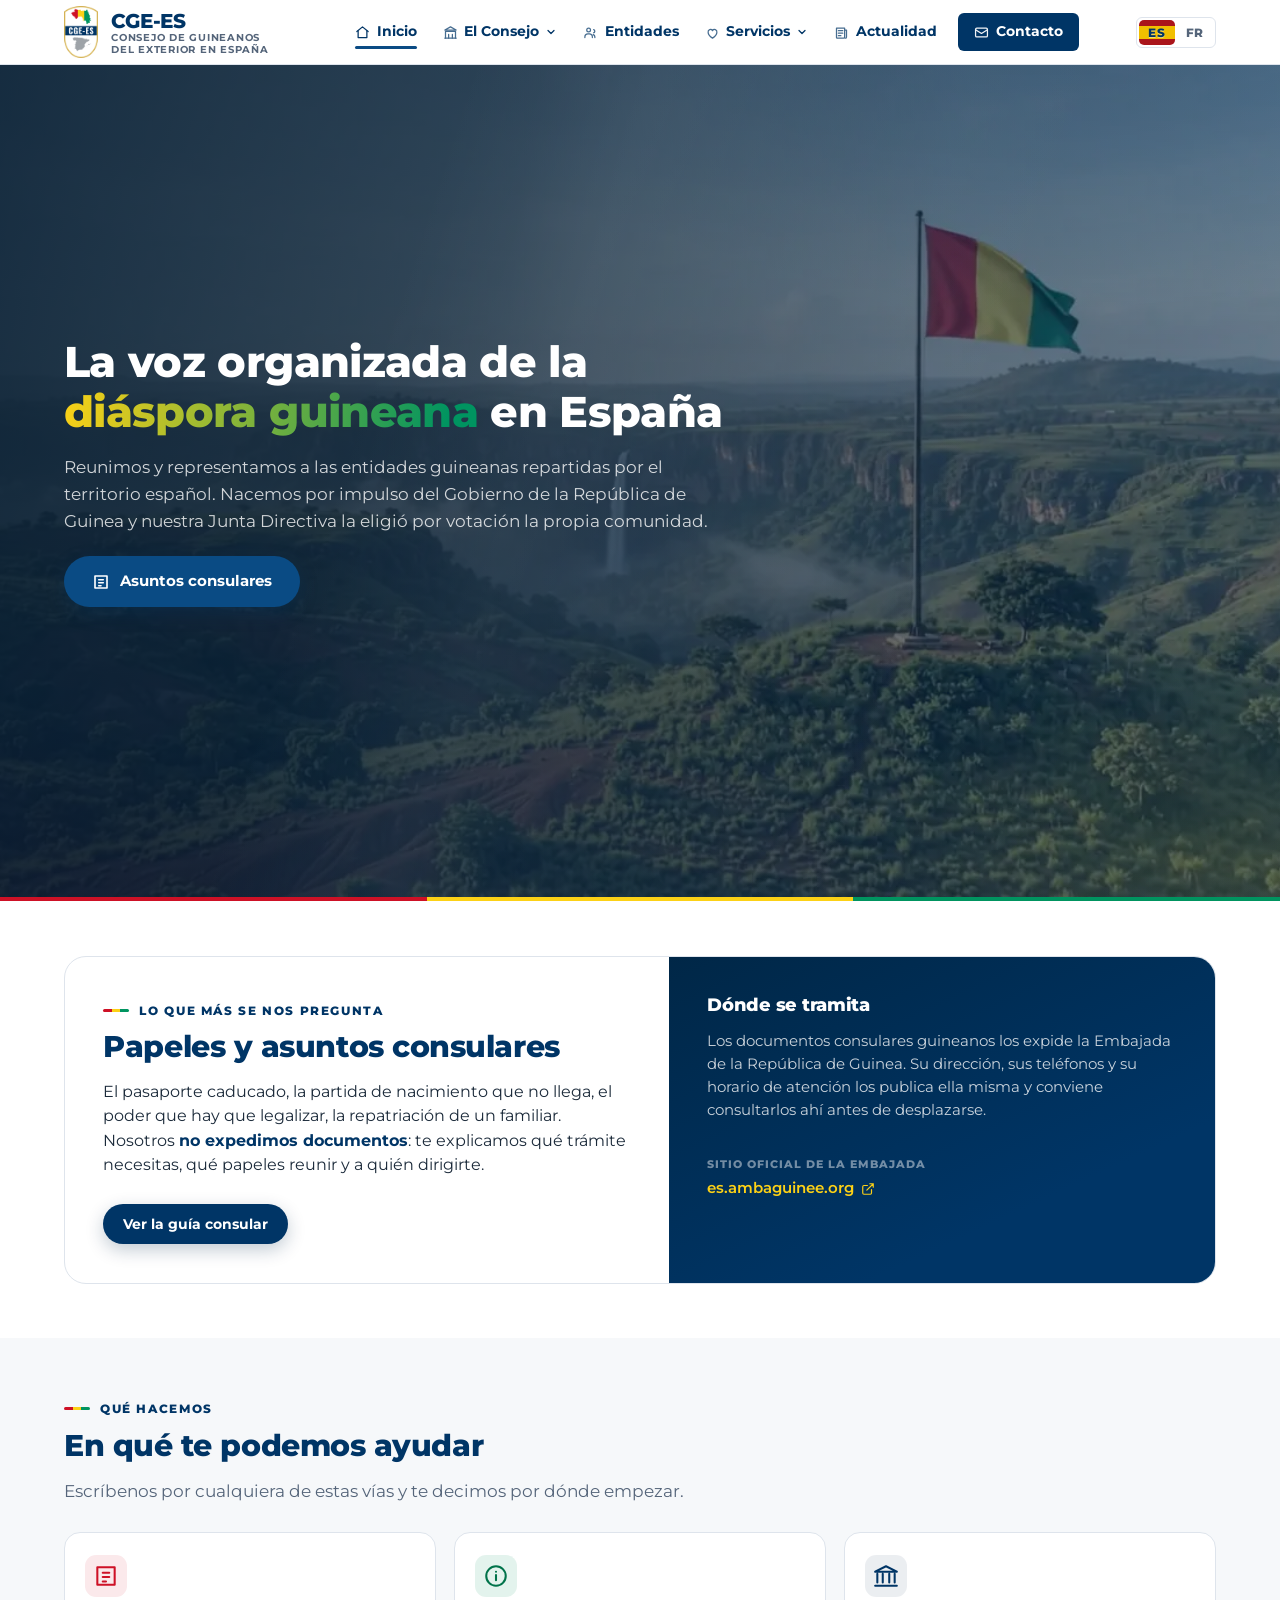
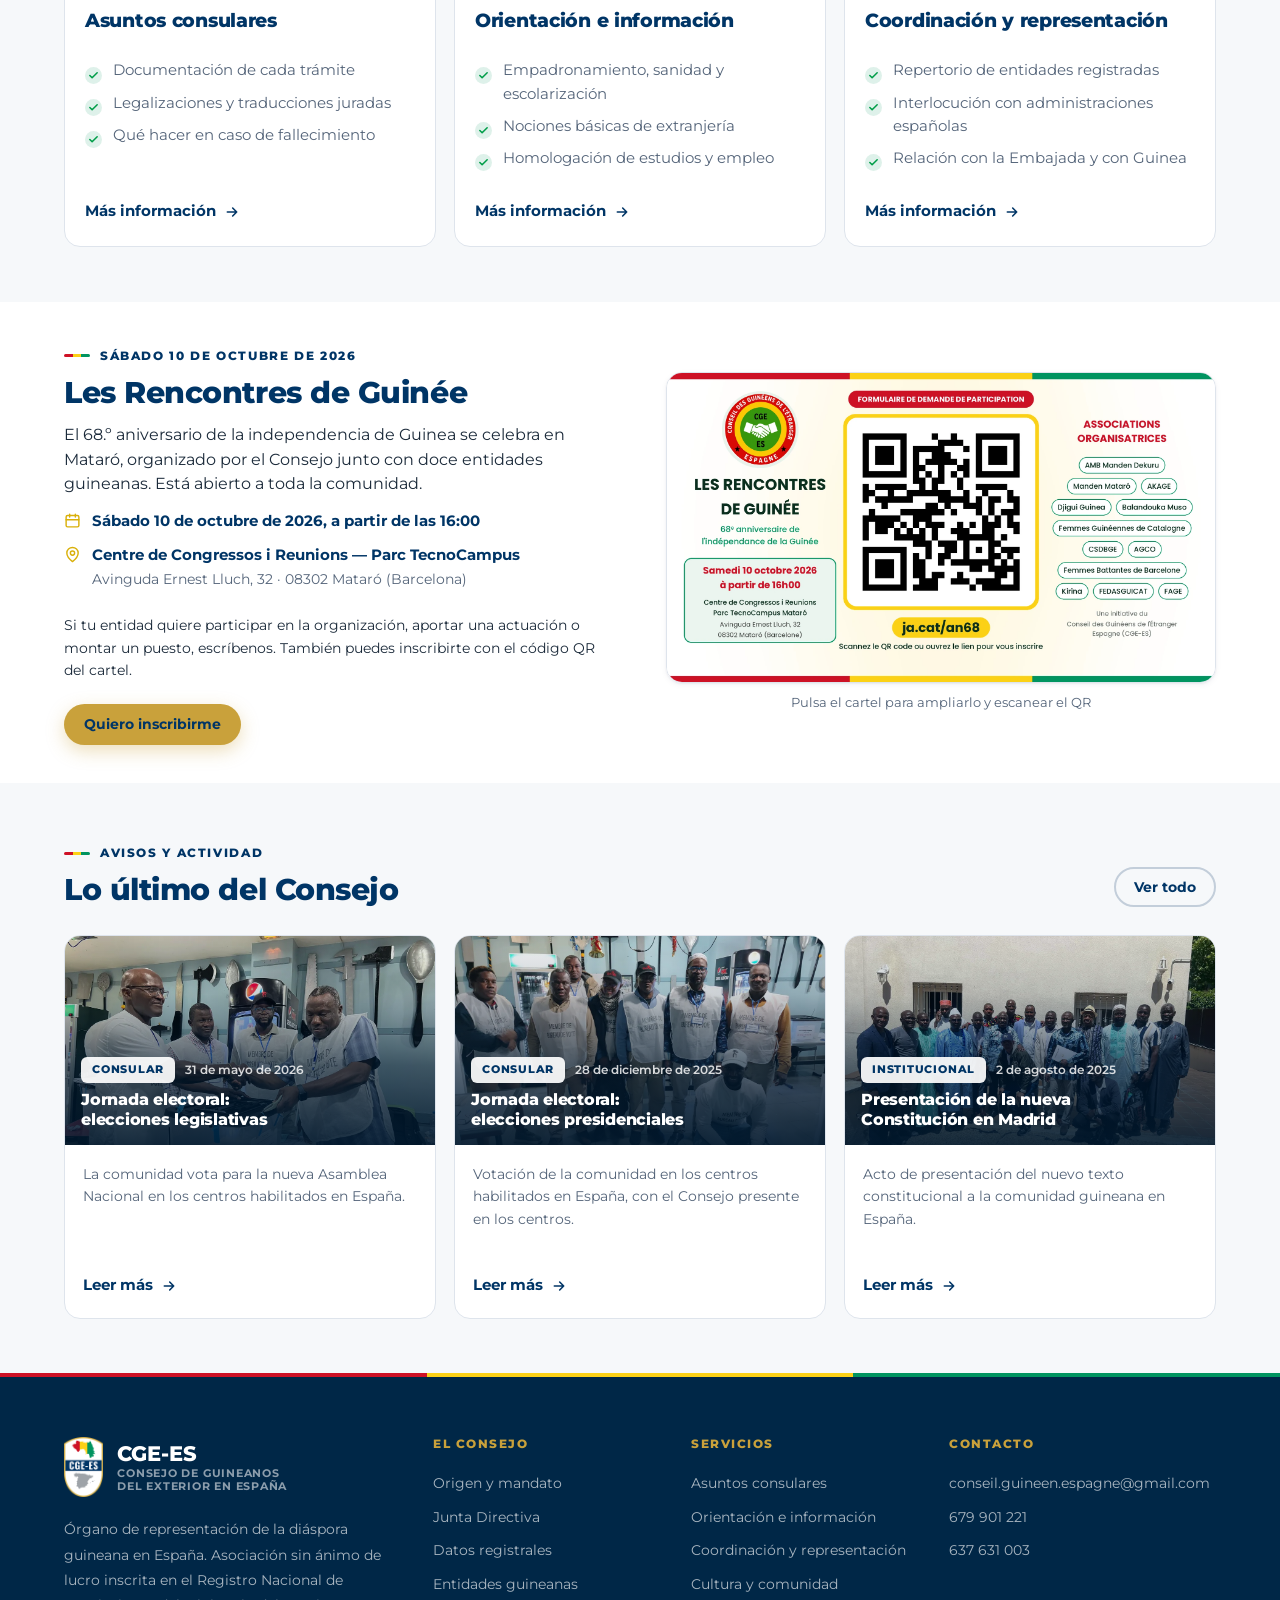
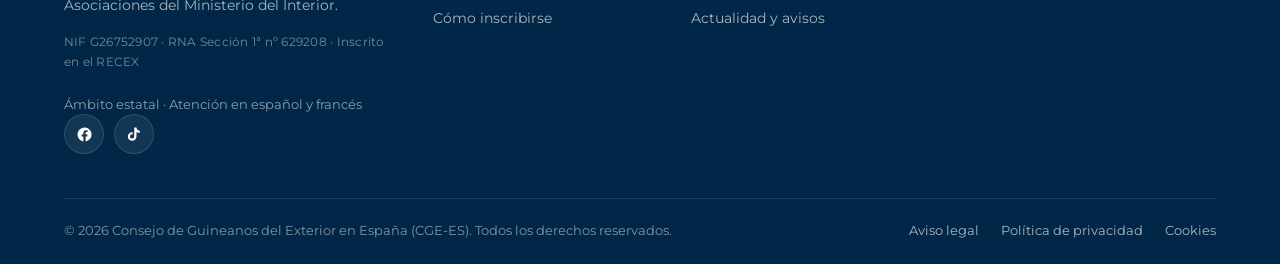
==== commit 160a0322: "Emblema oficial de octubre de 2026 y su gama cromática La Junta aprueba el emblema definitivo y lleg" ====
--- a/index.html
+++ b/index.html
@@ -14,16 +14,16 @@
 <link rel="alternate" hreflang="fr" href="https://www.cge-es.org/?lang=fr">
 <link rel="alternate" hreflang="x-default" href="https://www.cge-es.org/">
 
-<link rel="icon" href="assets/img/favicon.svg" type="image/svg+xml">
-<link rel="apple-touch-icon" href="assets/img/favicon.svg">
-<meta name="theme-color" content="#1F2A37">
+<link rel="icon" href="assets/img/favicon.png" type="image/png">
+<link rel="apple-touch-icon" href="assets/img/apple-touch-icon.png">
+<meta name="theme-color" content="#003566">
 
 <meta property="og:type" content="website">
 <meta property="og:site_name" content="CGE-ES">
 <meta property="og:title" content="CGE-ES · Consejo de Guineanos del Exterior en España">
 <meta property="og:description" content="Órgano de representación de la diáspora guineana en España. Ámbito estatal.">
 <meta property="og:url" content="https://www.cge-es.org/">
-<meta property="og:image" content="https://www.cge-es.org/assets/img/logo.svg">
+<meta property="og:image" content="https://www.cge-es.org/assets/img/logo.png">
 <meta name="twitter:card" content="summary">
 
 <link rel="preconnect" href="https://fonts.googleapis.com">
@@ -38,7 +38,7 @@
   "name": "Consejo de Guineanos del Exterior en España",
   "alternateName": ["CGE-ES", "Conseil des Guinéens de l'Extérieur en Espagne"],
   "url": "https://www.cge-es.org",
-  "logo": "https://www.cge-es.org/assets/img/logo.svg",
+  "logo": "https://www.cge-es.org/assets/img/logo.png",
   "email": "conseil.guineen.espagne@gmail.com",
   "taxID": "G26752907",
   "foundingDate": "2024-04-27",
--- a/assets/css/styles.css
+++ b/assets/css/styles.css
@@ -8,29 +8,52 @@
    1. Tokens de diseño
    -------------------------------------------------------------------------- */
 :root {
-  /* Colores de marca */
+  /* Colores de marca.
+     ─────────────────────────────────────────────────────────────────
+     Son los seis de la carta gráfica del logo (octubre de 2026), tal
+     cual. No inventar tonos nuevos: si hace falta un intermedio, se
+     saca de estos.
+
+       Azul CGE-ES  #003566      Rojo     #CE1126
+       Dorado       #C9A13B      Amarillo #FCD116
+       Verde        #009460      Gris     #9EA3A8
+
+     El azul es el institucional y el que manda: es el del aro del
+     emblema. El dorado son los filetes, y SOLO vale sobre fondo
+     oscuro: sobre blanco da 2,6:1 de contraste y no se puede leer.
+     El verde ya no es el color de interacción de la web —ahora lo es
+     el azul—; se queda para la bandera y para lo que significa
+     «conseguido». */
   --rojo:        #CE1126;
   --rojo-osc:    #A20D1E;
   --amarillo:    #FCD116;
   --amarillo-osc:#D9B00A;
-  --verde:       #009E49;
-  --verde-osc:   #007A38;
-  --navy:        #1F2A37;
-  --navy-900:    #141C26;
-  --navy-800:    #1A2430;
-  --navy-700:    #2C3A4B;
-  --navy-600:    #3D4E62;
-
-  /* Neutros */
-  --gris:        #E6E6E6;
-  --gris-50:     #F7F8F9;
-  --gris-100:    #EFF1F3;
-  --gris-200:    #E1E5E9;
-  --gris-300:    #C9D0D7;
+  --verde:       #009460;
+  --verde-osc:   #00734A;
+  --oro:         #C9A13B;
+  --oro-osc:     #A5822C;
+  --oro-claro:   #D9B65F;
+  --gris-mapa:   #9EA3A8;
+
+  /* El azul de la carta y su escala. Siguen llamándose «navy» porque es
+     lo que son, un azul marino, y así no hay que tocar las 74 reglas
+     que ya los usaban. */
+  --navy:        #003566;
+  --navy-900:    #002747;
+  --navy-800:    #003056;
+  --navy-700:    #0A4B84;
+  --navy-600:    #1C5E96;
+
+  /* Neutros, girados un poco hacia el azul para que no desentonen */
+  --gris:        #E4E8ED;
+  --gris-50:     #F6F8FA;
+  --gris-100:    #EDF1F5;
+  --gris-200:    #DEE4EC;
+  --gris-300:    #C3CEDA;
 
   /* Texto */
-  --texto:       #24303D;
-  --texto-suave: #5C6976;
+  --texto:       #1B2A3A;
+  --texto-suave: #55657A;
   --texto-inv:   #FFFFFF;
   --blanco:      #FFFFFF;
 
@@ -41,9 +64,9 @@
   --radio-full:  999px;
 
   /* Sombras */
-  --sombra-sm:   0 1px 2px rgba(31,42,55,.06), 0 2px 6px rgba(31,42,55,.05);
-  --sombra:      0 1px 2px rgba(31,42,55,.05), 0 10px 28px rgba(31,42,55,.09);
-  --sombra-lg:   0 2px 4px rgba(31,42,55,.05), 0 24px 56px rgba(31,42,55,.14);
+  --sombra-sm:   0 1px 2px rgba(0,40,76,.06), 0 2px 6px rgba(0,40,76,.05);
+  --sombra:      0 1px 2px rgba(0,40,76,.05), 0 10px 28px rgba(0,40,76,.09);
+  --sombra-lg:   0 2px 4px rgba(0,40,76,.05), 0 24px 56px rgba(0,40,76,.14);
 
   /* Layout */
   --contenedor:  1200px;
@@ -112,12 +135,12 @@
 p:last-child, ul:last-child, ol:last-child { margin-bottom: 0; }
 
 a {
-  color: var(--verde-osc);
-  text-decoration-color: color-mix(in srgb, var(--verde-osc) 35%, transparent);
+  color: var(--navy);
+  text-decoration-color: color-mix(in srgb, var(--navy) 35%, transparent);
   text-underline-offset: 3px;
   transition: color var(--t-rapida);
 }
-a:hover { color: var(--verde); }
+a:hover { color: var(--navy-700); }
 
 ul, ol { padding-left: 1.15em; margin: 0 0 1.1em; }
 li { margin-bottom: .4em; }
@@ -126,10 +149,23 @@
 
 hr { border: 0; border-top: 1px solid var(--gris-200); margin: 2.5rem 0; }
 
+/* El anillo de foco va en azul, que sobre blanco da 12:1. Antes iba en
+   amarillo y sobre blanco se quedaba en 1,47:1: estaba ahí, pero no se
+   veía, que para un indicador de foco es lo mismo que no estar.
+
+   Sobre fondo oscuro el azul desaparecería, así que ahí sí va el
+   amarillo, que sobre el azul da 8,4:1. */
 :focus-visible {
-  outline: 3px solid var(--amarillo);
+  outline: 3px solid var(--navy);
   outline-offset: 3px;
   border-radius: 3px;
+}
+.hero :focus-visible,
+.hero-pagina :focus-visible,
+.pie :focus-visible,
+.consular__panel :focus-visible,
+.visor :focus-visible {
+  outline-color: var(--amarillo);
 }
 
 ::selection { background: var(--amarillo); color: var(--navy); }
@@ -171,7 +207,7 @@
   display: inline-flex; align-items: center; gap: 10px;
   font-size: .78rem; font-weight: 800;
   letter-spacing: .13em; text-transform: uppercase;
-  color: var(--verde-osc);
+  color: var(--navy);
   margin-bottom: 9px;
 }
 .eyebrow::before {
@@ -223,10 +259,10 @@
 .btn:active { transform: translateY(0); }
 .btn svg { width: 18px; height: 18px; flex-shrink: 0; }
 
-.btn--primario { background: var(--verde); color: #fff; box-shadow: 0 6px 18px rgba(0,158,73,.28); }
-.btn--primario:hover { background: var(--verde-osc); color: #fff; box-shadow: 0 10px 26px rgba(0,158,73,.34); }
-
-.btn--navy { background: var(--navy); color: #fff; box-shadow: 0 6px 18px rgba(31,42,55,.24); }
+.btn--primario { background: var(--navy-700); color: #fff; box-shadow: 0 6px 18px rgba(0,53,102,.28); }
+.btn--primario:hover { background: var(--navy); color: #fff; box-shadow: 0 10px 26px rgba(0,53,102,.34); }
+
+.btn--navy { background: var(--navy); color: #fff; box-shadow: 0 6px 18px rgba(0,40,76,.24); }
 .btn--navy:hover { background: var(--navy-900); color: #fff; }
 
 .btn--contorno { border-color: var(--gris-300); color: var(--navy); background: transparent; }
@@ -235,8 +271,14 @@
 .btn--claro { background: rgba(255,255,255,.1); color: #fff; border-color: rgba(255,255,255,.4); }
 .btn--claro:hover { background: #fff; color: var(--navy); border-color: #fff; }
 
-.btn--oro { background: var(--amarillo); color: var(--navy); box-shadow: 0 6px 18px rgba(252,209,22,.32); }
-.btn--oro:hover { background: var(--amarillo-osc); color: var(--navy); }
+/* El dorado de la carta con el texto en azul da 5,1:1, que pasa de
+   sobra; con el texto en blanco daría 2,4:1 y no se leería. */
+.btn--oro { background: var(--oro); color: var(--navy); box-shadow: 0 6px 18px rgba(201,161,59,.34); }
+/* Al pasar el ratón el dorado se ACLARA, no se oscurece: con el dorado
+   oscuro de la paleta el texto azul se quedaba en 3,4:1 y no llegaba.
+   Aclarando sube a 6,3:1. El dorado oscuro vale para filetes y bordes,
+   no para fondos con texto encima. */
+.btn--oro:hover { background: var(--oro-claro); color: var(--navy); }
 
 .btn--bloque { width: 100%; white-space: normal; text-align: center; }
 .btn--sm { padding: 10px 18px; font-size: .86rem; }
@@ -245,7 +287,7 @@
   display: inline-flex; align-items: center; gap: 8px;
   font-weight: 700; font-size: .92rem;
   text-decoration: none;
-  color: var(--verde-osc);
+  color: var(--navy);
 }
 .enlace-flecha svg { width: 16px; height: 16px; transition: transform var(--t-rapida); }
 .enlace-flecha:hover svg { transform: translateX(4px); }
@@ -262,7 +304,7 @@
   background: var(--gris-100); color: var(--navy);
 }
 .distintivo svg { width: 15px; height: 15px; }
-.distintivo--acreditado { background: rgba(0,158,73,.12); color: var(--verde-osc); }
+.distintivo--acreditado { background: rgba(0,148,96,.12); color: var(--verde-osc); }
 .distintivo--claro { background: rgba(255,255,255,.13); color: #fff; border: 1px solid rgba(255,255,255,.22); }
 .distintivo--oro { background: rgba(252,209,22,.18); color: #7a5f00; }
 
@@ -274,10 +316,10 @@
   letter-spacing: .07em; text-transform: uppercase;
   background: var(--gris-100); color: var(--texto-suave);
 }
-.etiqueta--verde { background: rgba(0,158,73,.12); color: var(--verde-osc); }
+.etiqueta--verde { background: rgba(0,148,96,.12); color: var(--verde-osc); }
 .etiqueta--rojo  { background: rgba(206,17,38,.1);  color: var(--rojo-osc); }
 .etiqueta--oro   { background: rgba(252,209,22,.22); color: #7a5f00; }
-.etiqueta--navy  { background: rgba(31,42,55,.09);  color: var(--navy); }
+.etiqueta--navy  { background: rgba(0,40,76,.09);  color: var(--navy); }
 
 /* --------------------------------------------------------------------------
    6. Cabecera / navegación
@@ -321,7 +363,7 @@
      anclaba a la cabecera, acababa fuera de la pantalla y con 70 px de alto.
      Se abría, pero no se veía nada. Ese fue el bug del menú de móvil. */
 }
-.cabecera.esta-fija { box-shadow: 0 4px 24px rgba(31,42,55,.09); }
+.cabecera.esta-fija { box-shadow: 0 4px 24px rgba(0,40,76,.09); }
 
 .cabecera__inner {
   display: flex; align-items: center; justify-content: space-between;
@@ -329,7 +371,13 @@
 }
 
 .marca { display: flex; align-items: center; gap: 13px; text-decoration: none; flex-shrink: 0; }
-.marca__escudo { width: 44px; height: 44px; flex-shrink: 0; }
+/* El escudo es más alto que ancho (336x512), así que se manda por la
+   altura y el ancho sale solo. Con la medida cuadrada de antes se
+   veía aplastado. */
+/* 52 y no 46: el escudo es estrecho y al lado del «CGE-ES» se quedaba
+   corto de presencia. A 52 de alto mide 34 de ancho y sigue cabiendo
+   en los 64 px de la cabecera. */
+.marca__escudo { height: 52px; width: auto; flex-shrink: 0; }
 .marca__texto { display: flex; flex-direction: column; line-height: 1.15; }
 .marca__sigla {
   font-size: 1.28rem; font-weight: 800; color: var(--navy);
@@ -356,10 +404,10 @@
   transition: color var(--t-rapida), background var(--t-rapida);
 }
 .nav__enlace:hover { background: var(--gris-100); color: var(--navy); }
-.nav__enlace[aria-current="page"] { color: var(--verde-osc); }
+.nav__enlace[aria-current="page"] { color: var(--navy); }
 .nav__enlace[aria-current="page"]::after {
   content: ""; position: absolute; left: 11px; right: 11px; bottom: 2px;
-  height: 3px; border-radius: 2px; background: var(--verde);
+  height: 3px; border-radius: 2px; background: var(--navy-700);
 }
 .nav__enlace--icono { display: flex; align-items: center; gap: 7px; }
 .nav__icono { width: 15px; height: 15px; flex-shrink: 0; opacity: .72; }
@@ -374,13 +422,13 @@
    Contacto el texto se volvía verde sobre el fondo verde del botón y
    desaparecía. */
 .nav__enlace--destacado {
-  background: var(--verde-osc); color: #fff;
+  background: var(--navy); color: #fff;
   border-radius: var(--radio-xs);
   padding-left: 16px; padding-right: 16px;
   margin-left: 6px;
 }
 .nav__enlace--destacado:hover,
-.nav__enlace--destacado:focus-visible { background: var(--verde); color: #fff; }
+.nav__enlace--destacado:focus-visible { background: var(--navy-700); color: #fff; }
 .nav__enlace--destacado[aria-current="page"] { color: #fff; }
 .nav__enlace--destacado[aria-current="page"]::after { display: none; }
 .nav__enlace--destacado .nav__icono { opacity: .95; }
@@ -414,7 +462,7 @@
   text-decoration: none; border-radius: var(--radio-sm);
   transition: background var(--t-rapida), color var(--t-rapida);
 }
-.submenu a:hover { background: var(--gris-50); color: var(--verde-osc); }
+.submenu a:hover { background: var(--gris-50); color: var(--navy); }
 .submenu small { display: block; font-weight: 500; font-size: .75rem; color: var(--texto-suave); }
 
 .cabecera__acciones { display: flex; align-items: center; gap: 12px; }
@@ -442,11 +490,29 @@
    -------------------------------------------------------------------------- */
 .hero {
   position: relative;
-  background: linear-gradient(155deg, var(--navy-900) 0%, var(--navy) 48%, #24354a 100%);
+  background: linear-gradient(155deg, var(--navy-900) 0%, var(--navy) 48%, #0A4B84 100%);
   color: rgba(255,255,255,.86);
   overflow: hidden;
   padding-block: clamp(38px, 2.6vw + 24px, 64px);
-}
+
+  /* Ocupa la pantalla entera menos la cabecera, para que el vídeo no quede
+     cortado con la siguiente sección asomando por abajo.
+
+     `min-height` y no `height`: si el contenido crece —un titular más largo,
+     una pantalla muy baja— el hero se estira en lugar de recortarlo.
+
+     `100svh` es la altura *pequeña* del viewport: en móvil descuenta la barra
+     del navegador, así que no hay el salto que da `100vh` cuando esa barra
+     aparece y desaparece al hacer scroll. El `100vh` de la línea anterior es
+     el respaldo para los navegadores que no entienden svh. */
+  min-height: calc(100vh - var(--alto-header));
+  min-height: calc(100svh - var(--alto-header));
+  display: flex;
+  align-items: center;
+}
+/* Al hacer flex el hero, el contenedor pasa a ser un elemento flexible y
+   perdería su ancho: se le devuelve. */
+.hero > .hero__inner { width: 100%; }
 .hero::before {
   content: "";
   position: absolute; inset: 0;
@@ -455,11 +521,11 @@
        a la izquierda y sobre un fotograma claro del vídeo el blanco se
        perdía; a la derecha se deja ver el paisaje. */
     linear-gradient(100deg,
-      rgba(14,20,28,.84) 0%,
-      rgba(14,20,28,.62) 38%,
-      rgba(14,20,28,.28) 68%,
-      rgba(14,20,28,.10) 100%),
-    radial-gradient(1100px 620px at 84% -18%, rgba(0,158,73,.34), transparent 64%),
+      rgba(0,24,46,.84) 0%,
+      rgba(0,24,46,.62) 38%,
+      rgba(0,24,46,.28) 68%,
+      rgba(0,24,46,.10) 100%),
+    radial-gradient(1100px 620px at 84% -18%, rgba(0,53,102,.34), transparent 64%),
     radial-gradient(820px 520px at -6% 112%, rgba(206,17,38,.24), transparent 62%),
     radial-gradient(560px 360px at 96% 96%, rgba(252,209,22,.12), transparent 66%);
   pointer-events: none;
@@ -491,12 +557,44 @@
   pointer-events: none;
   opacity: .58;
 
-  /* La bandera está en el cuarto superior derecho del fotograma. El hero es
-     mucho más ancho que 16:9, así que `cover` recorta por arriba y por abajo
-     y con el encuadre centrado la bandera se quedaba fuera. Subiendo el
-     punto de anclaje al 28 % entra entera. */
-  object-position: 50% 28%;
-}
+  /* La bandera está en el cuarto superior derecho del fotograma. En una
+     pantalla ancha `cover` recorta por arriba y por abajo, así que el punto
+     de anclaje se sube: con el encuadre centrado la bandera se salía por
+     arriba.
+
+     El 22 % no es un número redondo por casualidad. Es el que aguanta
+     también las ventanas anchas y bajas —1400x500, 2000x560—, donde el
+     recorte vertical se come media altura del fotograma y con el 28 % que
+     había antes la bandera perdía la punta. Comprobado en veintiocho
+     tamaños, de un iPhone SE a un 3440x1440; en los normales la bandera se
+     mueve cuatro píxeles respecto al 28 %, o sea nada.
+
+     El encuadre horizontal para pantallas no anchas va más abajo, en su
+     propia regla. */
+  object-position: 50% 22%;
+}
+/* La bandera, entera, en pantallas que no son anchas.
+   --------------------------------------------------------------------------
+   El vídeo es 16:9 y el hueco del hero casi nunca lo es. Con `cover` el
+   recorte se lleva lo que sobra, y con el encuadre centrado la bandera
+   —que ondea en la franja x 968-1187 del fotograma, medida fotograma a
+   fotograma porque la cámara se mueve unos 40 px a lo largo del bucle— se
+   salía por la derecha.
+
+   Echando la cuenta: centrado, la bandera solo cabe entera si el hueco es
+   más ancho que 1,52 veces su altura. Por eso el corte va por PROPORCIÓN y
+   no por ancho: un móvil de pie (0,46), una tableta de pie (0,85) y un
+   iPad tumbado (1,33) tienen el mismo problema aunque midan muy distinto,
+   y con un corte por píxeles la tableta se quedaba con la bandera cortada.
+
+   Al 97 % el encuadre se pega a ese lado y la bandera entra entera, con
+   aire a los dos lados, en todos esos casos. La vertical no hace falta
+   tocarla: cuando el recorte es horizontal, el fotograma se ve de arriba
+   abajo y el segundo valor da igual. */
+@media (max-aspect-ratio: 3/2) {
+  .hero__video { object-position: 97% 50%; }
+}
+
 .hero::before, .hero::after { z-index: 1; }
 .hero__inner { position: relative; z-index: 2; }
 
@@ -572,7 +670,7 @@
 .hero-pagina::before {
   content: "";
   position: absolute; inset: 0;
-  background: radial-gradient(760px 380px at 82% -20%, rgba(0,158,73,.26), transparent 62%);
+  background: radial-gradient(760px 380px at 82% -20%, rgba(0,148,96,.26), transparent 62%);
   pointer-events: none;
 }
 /* Cabecera con imagen de fondo. Las imágenes tienen el motivo a la derecha
@@ -583,11 +681,11 @@
 .hero-pagina--foto::before {
   background:
     linear-gradient(100deg,
-      rgba(14,20,28,.90) 0%,
-      rgba(14,20,28,.72) 40%,
-      rgba(14,20,28,.42) 70%,
-      rgba(14,20,28,.22) 100%),
-    radial-gradient(760px 380px at 82% -20%, rgba(0,158,73,.18), transparent 62%);
+      rgba(0,24,46,.90) 0%,
+      rgba(0,24,46,.72) 40%,
+      rgba(0,24,46,.42) 70%,
+      rgba(0,24,46,.22) 100%),
+    radial-gradient(760px 380px at 82% -20%, rgba(0,148,96,.18), transparent 62%);
 }
 
 .hero-pagina__inner { position: relative; z-index: 1; max-width: 860px; }
@@ -644,10 +742,10 @@
   background: var(--gris-100); color: var(--navy);
 }
 .tarjeta__icono svg { width: 26px; height: 26px; }
-.tarjeta__icono--verde { background: rgba(0,158,73,.11); color: var(--verde-osc); }
+.tarjeta__icono--verde { background: rgba(0,148,96,.11); color: var(--verde-osc); }
 .tarjeta__icono--rojo  { background: rgba(206,17,38,.09);  color: var(--rojo); }
 .tarjeta__icono--oro   { background: rgba(252,209,22,.2);  color: #8a6d00; }
-.tarjeta__icono--navy  { background: rgba(31,42,55,.08);   color: var(--navy); }
+.tarjeta__icono--navy  { background: rgba(0,40,76,.08);   color: var(--navy); }
 
 .tarjeta__pie { margin-top: auto; padding-top: 20px; }
 
@@ -670,7 +768,7 @@
   content: "";
   position: absolute; left: 0; top: .48em;
   width: 17px; height: 17px; border-radius: 50%;
-  background: rgba(0,158,73,.13) url("data:image/svg+xml;utf8,<svg xmlns='http://www.w3.org/2000/svg' viewBox='0 0 24 24' fill='none' stroke='%23009E49' stroke-width='3.4' stroke-linecap='round' stroke-linejoin='round'><polyline points='20 6 9 17 4 12'/></svg>") center/11px no-repeat;
+  background: rgba(0,148,96,.13) url("data:image/svg+xml;utf8,<svg xmlns='http://www.w3.org/2000/svg' viewBox='0 0 24 24' fill='none' stroke='%23009E49' stroke-width='3.4' stroke-linecap='round' stroke-linejoin='round'><polyline points='20 6 9 17 4 12'/></svg>") center/11px no-repeat;
 }
 /* Variante «no» — cruz roja en lugar de check verde */
 .lista-check--no li::before {
@@ -747,7 +845,7 @@
   content: "";
   position: absolute; inset: 0;
   background:
-    radial-gradient(400px 300px at 20% 10%, rgba(0,158,73,.3), transparent 60%),
+    radial-gradient(400px 300px at 20% 10%, rgba(0,148,96,.3), transparent 60%),
     radial-gradient(360px 280px at 88% 92%, rgba(206,17,38,.24), transparent 60%);
 }
 .panel-marca svg, .panel-marca img { position: relative; width: min(100%, 320px); height: auto; }
@@ -768,7 +866,7 @@
   padding: 32px 34px;
   background: var(--gris-50);
   border-radius: var(--radio);
-  border-left: 4px solid var(--verde);
+  border-left: 4px solid var(--navy-700);
 }
 .cita p {
   font-size: 1.12rem; font-style: italic; color: var(--navy);
@@ -790,7 +888,7 @@
   color: var(--navy); text-align: left;
   cursor: pointer;
 }
-.acordeon__boton:hover { color: var(--verde-osc); }
+.acordeon__boton:hover { color: var(--navy); }
 .acordeon__icono {
   flex-shrink: 0; width: 26px; height: 26px;
   border-radius: 50%; background: var(--gris-100);
@@ -799,7 +897,7 @@
   margin-top: 2px;
 }
 .acordeon__icono svg { width: 13px; height: 13px; color: var(--navy); }
-.acordeon__boton[aria-expanded="true"] .acordeon__icono { transform: rotate(45deg); background: var(--verde); }
+.acordeon__boton[aria-expanded="true"] .acordeon__icono { transform: rotate(45deg); background: var(--navy-700); }
 .acordeon__boton[aria-expanded="true"] .acordeon__icono svg { color: #fff; }
 .acordeon__panel {
   display: grid; grid-template-rows: 0fr;
@@ -846,7 +944,7 @@
   position: relative;
   display: grid; place-items: center;
 }
-.noticia__media img { width: 42px; height: 42px; }
+.noticia__media img { height: 48px; width: auto; }
 .noticia__media--foto { height: auto; aspect-ratio: 16/9; }
 .noticia__media--foto img { width: 100%; height: 100%; }
 .noticia__media::after {
@@ -900,8 +998,8 @@
 }
 .campo input:focus, .campo select:focus, .campo textarea:focus {
   outline: none;
-  border-color: var(--verde);
-  box-shadow: 0 0 0 4px rgba(0,158,73,.13);
+  border-color: var(--navy-700);
+  box-shadow: 0 0 0 4px rgba(0,148,96,.13);
 }
 .campo input[aria-invalid="true"], .campo textarea[aria-invalid="true"], .campo select[aria-invalid="true"] {
   border-color: var(--rojo);
@@ -915,7 +1013,7 @@
   align-items: start;
   font-size: .84rem; color: var(--texto-suave); line-height: 1.6;
 }
-.consentimiento input { width: 19px; height: 19px; margin-top: 3px; accent-color: var(--verde); cursor: pointer; }
+.consentimiento input { width: 19px; height: 19px; margin-top: 3px; accent-color: var(--navy-700); cursor: pointer; }
 
 .aviso-formulario {
   padding: 16px 20px;
@@ -923,7 +1021,7 @@
   font-size: .9rem; font-weight: 600;
   display: none;
 }
-.aviso-formulario[data-estado="ok"]    { display: block; background: rgba(0,158,73,.11); color: var(--verde-osc); }
+.aviso-formulario[data-estado="ok"]    { display: block; background: rgba(0,148,96,.11); color: var(--verde-osc); }
 .aviso-formulario[data-estado="error"] { display: block; background: rgba(206,17,38,.09); color: var(--rojo-osc); }
 
 .bloque-contacto {
@@ -940,13 +1038,13 @@
 .dato-contacto__icono {
   flex-shrink: 0; width: 40px; height: 40px; border-radius: 11px;
   background: #fff; border: 1px solid var(--gris-200);
-  display: grid; place-items: center; color: var(--verde-osc);
+  display: grid; place-items: center; color: var(--navy);
 }
 .dato-contacto__icono svg { width: 18px; height: 18px; }
 .dato-contacto__titulo { font-size: .74rem; font-weight: 800; letter-spacing: .08em; text-transform: uppercase; color: var(--texto-suave); margin-bottom: 3px; }
 .dato-contacto__valor { font-size: .95rem; font-weight: 600; color: var(--navy); overflow-wrap: anywhere; }
 .dato-contacto__valor a { color: var(--navy); text-decoration: none; }
-.dato-contacto__valor a:hover { color: var(--verde-osc); }
+.dato-contacto__valor a:hover { color: var(--navy); }
 
 .mapa {
   border: 1px solid var(--gris-200);
@@ -961,7 +1059,7 @@
    -------------------------------------------------------------------------- */
 .cta-final {
   position: relative;
-  background: linear-gradient(140deg, var(--verde-osc), var(--verde) 55%, #00b354);
+  background: linear-gradient(140deg, var(--navy), var(--navy-700) 55%, #1C5E96);
   border-radius: 24px;
   padding: clamp(38px, 4vw, 62px);
   overflow: hidden;
@@ -975,7 +1073,7 @@
 .cta-final__inner { position: relative; max-width: 700px; margin-inline: auto; }
 .cta-final h2 { color: #fff; }
 .cta-final p { color: rgba(255,255,255,.9); font-size: 1.05rem; margin-bottom: 28px; }
-.cta-final .btn--claro:hover { color: var(--verde-osc); }
+.cta-final .btn--claro:hover { color: var(--navy); }
 
 /* --------------------------------------------------------------------------
    17 bis. Componentes institucionales
@@ -1014,7 +1112,7 @@
   flex-shrink: 0;
   min-width: 17px;
   margin-right: 8px;
-  color: var(--verde-osc);
+  color: var(--navy);
   font-size: .72rem; font-weight: 800;
   font-variant-numeric: tabular-nums;
 }
@@ -1037,6 +1135,13 @@
 /* La provincia, como dato secundario al lado del nombre. */
 .ficha__prov { font-weight: 500; font-size: .84rem; color: var(--texto-suave); }
 .ficha__prov::before { content: "·"; margin-right: 6px; }
+/* El correo del Consejo es una sola palabra de 33 caracteres. En una
+   pantalla estrecha no cabía en su celda, se salía de la ficha y la ficha
+   —que recorta— lo cortaba: la dirección quedaba ilegible justo donde se
+   va a buscar. Con esto parte por donde haga falta, y solo cuando hace
+   falta. Vale igual para cualquier IBAN o número largo que se añada. */
+.ficha dd { overflow-wrap: anywhere; }
+
 .ficha dt {
   padding: 8px 14px;
   background: var(--gris-50);
@@ -1073,8 +1178,8 @@
 /* Solo el primer <strong> hace de título; los del texto siguen en línea */
 .franja-aviso p > strong:first-child { display: block; margin-bottom: 3px; }
 .franja-aviso strong { color: var(--navy); }
-.franja-aviso--gratis { border-color: rgba(0,158,73,.35); background: rgba(0,158,73,.05); }
-.franja-aviso--gratis .franja-aviso__icono { background: rgba(0,158,73,.14); color: var(--verde-osc); }
+.franja-aviso--gratis { border-color: rgba(0,148,96,.35); background: rgba(0,148,96,.05); }
+.franja-aviso--gratis .franja-aviso__icono { background: rgba(0,148,96,.14); color: var(--verde-osc); }
 .franja-aviso--ojo   { border-color: rgba(206,17,38,.3); background: rgba(206,17,38,.04); }
 .franja-aviso--ojo .franja-aviso__icono { background: rgba(206,17,38,.11); color: var(--rojo); }
 .franja-aviso--info  { border-left: 4px solid var(--amarillo); }
@@ -1156,12 +1261,12 @@
 .hitos li::before {
   content: ""; position: absolute; left: 3px; top: 7px;
   width: 14px; height: 14px; border-radius: 50%;
-  background: #fff; border: 3px solid var(--verde);
+  background: #fff; border: 3px solid var(--navy-700);
 }
 .hitos time {
   display: block; font-size: .74rem; font-weight: 800;
   letter-spacing: .08em; text-transform: uppercase;
-  color: var(--verde-osc); margin-bottom: 5px;
+  color: var(--navy); margin-bottom: 5px;
 }
 .hitos strong { display: block; color: var(--navy); margin-bottom: 3px; }
 .hitos p { margin: 0; font-size: .93rem; color: var(--texto-suave); }
@@ -1205,9 +1310,12 @@
   grid-template-columns: 1.5fr 1fr 1fr 1.2fr;
   gap: 44px 36px;
 }
+/* Los títulos de columna del pie, en dorado: sobre el azul oscuro dan
+   5,5:1, y es el único sitio de la web donde el dorado se puede leer.
+   Es además como lo usa el emblema: filete dorado sobre el azul. */
 .pie h4 {
   font-size: .78rem; font-weight: 800; letter-spacing: .12em; text-transform: uppercase;
-  color: #fff; margin-bottom: 20px;
+  color: var(--oro); margin-bottom: 20px;
 }
 .pie ul { list-style: none; padding: 0; margin: 0; }
 .pie li { margin-bottom: 11px; }
@@ -1215,7 +1323,7 @@
 .pie a:hover { color: var(--amarillo); }
 
 .pie__marca { display: flex; align-items: center; gap: 14px; margin-bottom: 20px; text-decoration: none; }
-.pie__marca svg, .pie__marca img { width: 58px; height: 58px; flex-shrink: 0; }
+.pie__marca svg, .pie__marca img { height: 60px; width: auto; flex-shrink: 0; }
 .pie__marca-texto { display: flex; flex-direction: column; line-height: 1.2; }
 .pie__marca-sigla { font-size: 1.3rem; font-weight: 800; color: #fff; }
 .pie__marca-nombre { font-size: .68rem; font-weight: 700; text-transform: uppercase; letter-spacing: .07em; color: rgba(255,255,255,.55); max-width: 26ch; }
@@ -1233,7 +1341,7 @@
   border: 1px solid rgba(255,255,255,.12);
   transition: background var(--t-rapida), transform var(--t-rapida);
 }
-.redes a:hover { background: var(--verde); transform: translateY(-2px); }
+.redes a:hover { background: var(--navy-700); transform: translateY(-2px); }
 .redes svg { width: 17px; height: 17px; color: #fff; }
 
 .pie__legal {
@@ -1332,7 +1440,7 @@
     gap: 2px;
     padding: 90px 22px 40px;
     overflow-y: auto;
-    box-shadow: -10px 0 40px rgba(31,42,55,.18);
+    box-shadow: -10px 0 40px rgba(0,40,76,.18);
     transform: translateX(100%);
     visibility: hidden;
     transition: transform var(--t), visibility var(--t);
@@ -1359,7 +1467,7 @@
     border-radius: 0;
   }
   .nav__enlace--destacado:hover { background: var(--gris-100); color: var(--navy); }
-  .nav__enlace--destacado[aria-current="page"] { color: var(--verde-osc); }
+  .nav__enlace--destacado[aria-current="page"] { color: var(--navy); }
 
   .velo {
     position: fixed; inset: 0;
@@ -1440,7 +1548,7 @@
   flex-shrink: 0;
 }
 .insignia__marca svg { width: 15px; height: 15px; }
-.insignia--logro .insignia__marca { background: rgba(0,158,73,.12); color: var(--verde-osc); }
+.insignia--logro .insignia__marca { background: rgba(0,148,96,.12); color: var(--verde-osc); }
 .insignia--acto  .insignia__marca { background: rgba(252,209,22,.24); color: #8a6a00; }
 
 .insignia__meta { display: flex; align-items: center; gap: 8px; flex-wrap: wrap; margin-bottom: 5px; }
@@ -1458,8 +1566,8 @@
 /* El logro principal: a todo lo ancho y con algo más de peso. */
 .insignia--destacada {
   padding: 22px 24px;
-  border-color: rgba(0,158,73,.35);
-  background: linear-gradient(120deg, rgba(0,158,73,.07), rgba(0,158,73,.02) 60%, #fff);
+  border-color: rgba(0,148,96,.35);
+  background: linear-gradient(120deg, rgba(0,148,96,.07), rgba(0,148,96,.02) 60%, #fff);
 }
 .insignia--destacada .insignia__marca { width: 36px; height: 36px; }
 .insignia--destacada .insignia__marca svg { width: 19px; height: 19px; }
@@ -1469,7 +1577,7 @@
 /* Documentos que amparan un hito. Plegados por defecto. */
 .hitos__fuentes { margin-top: 10px; font-size: .84rem; }
 .hitos__fuentes summary {
-  cursor: pointer; color: var(--verde-osc); font-weight: 700;
+  cursor: pointer; color: var(--navy); font-weight: 700;
   list-style: none;
 }
 .hitos__fuentes summary::-webkit-details-marker { display: none; }
@@ -1520,8 +1628,8 @@
   background: #fff; color: var(--texto);
 }
 .buscador__campo input:focus {
-  outline: none; border-color: var(--verde);
-  box-shadow: 0 0 0 3px rgba(0,158,73,.14);
+  outline: none; border-color: var(--navy-700);
+  box-shadow: 0 0 0 3px rgba(0,148,96,.14);
 }
 .buscador__limpiar {
   position: absolute; right: 8px; top: 50%; transform: translateY(-50%);
@@ -1540,9 +1648,6 @@
 
 @media (max-width: 720px) {
   .insignia--destacada { padding: 18px; }
-  /* En vertical el recorte es horizontal: hay que tirar del encuadre hacia
-     la derecha para que la bandera siga dentro. */
-  .hero__video { object-position: 72% 30%; }
 }
 
 /* --------------------------------------------------------------------------
@@ -1568,6 +1673,49 @@
 }
 .docs--rejilla .docs__item:hover { border-color: var(--gris-300); background: var(--gris-50); }
 .docs--rejilla .docs__icono { margin-top: 1px; }
+
+/* Foto a lo ancho, con pie. El botón existe para poder ampliarla en el
+   visor; se le quitan los estilos de botón para que no parezca uno. */
+/* Más estrecha que la columna y centrada: a todo lo ancho pesaba demasiado
+   dentro de la sección y empujaba los documentos fuera de la pantalla. El
+   archivo sigue siendo de 1600 px a propósito, porque es el que se abre en
+   el visor y ahí sí se quiere ver de cerca: son veinte caras. */
+.foto-ancha { margin: 30px auto 0; max-width: 620px; }
+.foto-ancha > button {
+  display: block; width: 100%; padding: 0; border: 0; background: none;
+  border-radius: var(--radio); overflow: hidden;
+  cursor: zoom-in;
+  box-shadow: var(--sombra-sm);
+  transition: box-shadow var(--t);
+}
+.foto-ancha > button:hover { box-shadow: var(--sombra); }
+.foto-ancha > button:focus-visible { outline: 2px solid var(--navy-700); outline-offset: 3px; }
+.foto-ancha img { width: 100%; height: auto; display: block; }
+.foto-ancha figcaption {
+  margin-top: 9px;
+  font-size: .82rem; color: var(--texto-suave);
+  text-align: center;
+}
+
+/* El desplegable de los documentos. El <summary> hace de titular, así que
+   lleva el tamaño de un h2 y no la flecha por defecto del navegador, que se
+   quita con `list-style: none` más la regla de ::-webkit-details-marker. */
+.docs-plegable > summary {
+  display: flex; align-items: center; gap: 10px;
+  cursor: pointer;
+  list-style: none;
+  font-size: 1.25rem; font-weight: 800; color: var(--navy);
+  letter-spacing: -.015em;
+}
+.docs-plegable > summary::-webkit-details-marker { display: none; }
+.docs-plegable > summary:focus-visible { outline: 2px solid var(--navy-700); outline-offset: 3px; border-radius: 4px; }
+.docs-plegable__cuenta { font-size: .95rem; font-weight: 700; color: var(--texto-suave); }
+.docs-plegable__flecha {
+  width: 18px; height: 18px; color: var(--texto-suave);
+  transition: transform var(--t-rapida);
+}
+.docs-plegable[open] > summary .docs-plegable__flecha { transform: rotate(180deg); }
+.docs-plegable__intro { margin: 10px 0 16px; font-size: .9rem; color: var(--texto-suave); }
 
 .docs__item {
   width: 100%;
@@ -1579,7 +1727,7 @@
   transition: background var(--t-rapida);
 }
 .docs__item:hover { background: var(--gris-100); }
-.docs__item:focus-visible { outline: 2px solid var(--verde); outline-offset: 1px; }
+.docs__item:focus-visible { outline: 2px solid var(--navy-700); outline-offset: 1px; }
 .docs__icono {
   display: grid; place-items: center;
   width: 26px; height: 26px; border-radius: 6px;
@@ -1608,7 +1756,7 @@
   overflow: hidden;
   display: flex; flex-direction: column;
 }
-.visor::backdrop { background: rgba(14,20,28,.72); backdrop-filter: blur(3px); }
+.visor::backdrop { background: rgba(0,24,46,.72); backdrop-filter: blur(3px); }
 .visor:not([open]) { display: none; }
 
 .visor__barra {
@@ -1647,6 +1795,18 @@
 .visor__hojas figure { margin: 0; position: relative; }
 .visor__hojas img {
   width: 100%; height: auto; display: block;
+
+  /* Hueco reservado mientras la página carga: un A4 de pie, que es lo que
+     son casi todos los documentos. Sin esto cada hoja medía cero hasta
+     tener su imagen, y pasaban dos cosas: los rótulos de «3 / 15» se
+     apilaban unos encima de otros, y el navegador se creía que las quince
+     páginas estaban a la vista y se las descargaba todas de golpe, que en
+     un móvil son megas para nada.
+
+     En cuanto la imagen carga, main.js quita esta proporción y manda la
+     de verdad: hay documentos apaisados y alguno con una página cruzada. */
+  aspect-ratio: 1 / 1.414;
+  object-fit: contain;
   border: 1px solid var(--gris-200); border-radius: 4px;
   background: #fff;
   /* Sin arrastrar la imagen fuera de la ventana. No impide guardarla con el
@@ -1685,10 +1845,10 @@
   content: "";
   position: absolute; inset: 0;
   background: linear-gradient(to top,
-    rgba(14,20,28,.90) 0%,
-    rgba(14,20,28,.66) 38%,
-    rgba(14,20,28,.20) 72%,
-    rgba(14,20,28,.06) 100%);
+    rgba(0,24,46,.90) 0%,
+    rgba(0,24,46,.66) 38%,
+    rgba(0,24,46,.20) 72%,
+    rgba(0,24,46,.06) 100%);
 }
 .noticia__sobreimpreso {
   position: absolute; inset: auto 0 0 0; z-index: 1;
@@ -1705,7 +1865,7 @@
 /* Cabecera de la página de evento */
 .ev-cabecera {
   position: relative;
-  background: linear-gradient(155deg, var(--navy-900) 0%, var(--navy) 55%, #24354a 100%);
+  background: linear-gradient(155deg, var(--navy-900) 0%, var(--navy) 55%, #0A4B84 100%);
   color: rgba(255,255,255,.86);
   padding-block: clamp(34px, 2.4vw + 22px, 58px);
 }
@@ -1716,7 +1876,7 @@
 .ev-cabecera--foto::before {
   content: "";
   position: absolute; inset: 0;
-  background: linear-gradient(to top, rgba(14,20,28,.93) 0%, rgba(14,20,28,.74) 55%, rgba(14,20,28,.52) 100%);
+  background: linear-gradient(to top, rgba(0,24,46,.93) 0%, rgba(0,24,46,.74) 55%, rgba(0,24,46,.52) 100%);
 }
 .ev-cabecera__inner {
   position: relative; z-index: 1;
@@ -1784,7 +1944,7 @@
   background: var(--gris-300); cursor: pointer;
   transition: background var(--t-rapida), transform var(--t-rapida);
 }
-.carrusel__punto.es-actual { background: var(--verde-osc); transform: scale(1.35); }
+.carrusel__punto.es-actual { background: var(--navy); transform: scale(1.35); }
 
 /* Una foto ampliada en el visor: se centra y no se recorta. */
 .visor__hojas--foto { place-items: center; padding: 0; background: #0E141C; }
@@ -1914,6 +2074,128 @@
 /* --------------------------------------------------------------------------
    23. Impresión
    -------------------------------------------------------------------------- */
+/* --------------------------------------------------------------------------
+   23. Repaso del móvil
+   --------------------------------------------------------------------------
+   Ajustes para pantallas de teléfono. Va al final del archivo a propósito:
+   son correcciones sobre reglas que ya existen más arriba y, a igualdad de
+   especificidad, manda la que se declara después.
+
+   Dos criterios:
+
+   - En el móvil se toca con el dedo, no con el ratón. Todo lo que se pueda
+     pulsar llega a 40 px de alto, o a 24 como mínimo absoluto, que es lo
+     que pide la norma (WCAG 2.5.8). Se estira el área de toque con
+     relleno, no la letra: el aspecto no cambia.
+   - Nada por debajo de 12 px. Lo que en el escritorio pasa por etiqueta
+     pequeña, en un teléfono no se lee.
+   -------------------------------------------------------------------------- */
+@media (max-width: 720px) {
+
+  /* ---- El hero de la portada ----
+     El encuadre del vídeo se arregla más arriba, por proporción del hueco.
+     Lo que falta aquí es el otro lado del problema, y este sí es cosa del
+     teléfono: la bandera cae en el tercio superior del fotograma y, con el
+     contenido centrado en una pantalla estrecha, el titular se le ponía
+     justo encima. Entraba entera pero no se veía. Con el texto abajo, el
+     tercio de arriba queda para la bandera y el paisaje.
+
+     En una tableta no hace falta: ahí la bandera queda en la mitad derecha
+     y el texto, que no pasa de 60 caracteres por línea, no la alcanza. */
+  .hero { align-items: flex-end; }
+
+  /* Y entonces el velo tiene que ir de arriba abajo, no de izquierda a
+     derecha: claro donde está la bandera y denso donde está el texto. El
+     degradado horizontal de la regla original dejaba el titular sobre la
+     parte clara del cielo. */
+  .hero::before {
+    background:
+      linear-gradient(to bottom,
+        rgba(0,24,46,.36) 0%,
+        rgba(0,24,46,.28) 26%,
+        rgba(0,24,46,.58) 54%,
+        rgba(0,24,46,.86) 78%,
+        rgba(0,24,46,.93) 100%),
+      radial-gradient(420px 300px at 76% 6%, rgba(0,148,96,.18), transparent 68%),
+      radial-gradient(420px 320px at -10% 106%, rgba(206,17,38,.20), transparent 64%);
+  }
+
+  /* ---- Zonas de toque ---- */
+  .selector-idioma__btn { min-height: 40px; padding-inline: 13px; }
+  .migas a { display: inline-block; padding-block: 6px; }
+  .enlace-flecha, .enlace-externo, .directorio__email { padding-block: 9px; }
+  .filtro { min-height: 40px; }
+
+  /* Los enlaces del pie iban a 18 px de alto. Se les da relleno y se
+     recorta el margen de la fila, para que la columna no crezca. */
+  .pie li { margin-bottom: 2px; }
+  .pie li a, .pie__legal-enlaces a { display: inline-block; padding-block: 7px; }
+
+  /* La casilla del consentimiento, a 24 px. La etiqueta ya es un <label>
+     que envuelve el texto, así que tocar el texto también marca. */
+  .consentimiento input { width: 24px; height: 24px; margin-top: 1px; }
+
+  /* El carrusel: las flechas vuelven a 40 px —la regla de más arriba las
+     dejaba en 34— y los puntos pasan a ser un área de 22 px con el punto
+     dibujado dentro, que antes eran 8 px de diana. El punto se ve igual;
+     lo que crece es dónde vale tocar. Con diez fotos, que es el máximo,
+     la fila sigue cabiendo de una vez. */
+  .carrusel__paso { width: 40px; height: 40px; }
+  .carrusel__puntos { gap: 2px; margin-top: 6px; }
+  .carrusel__punto {
+    width: 22px; height: 22px;
+    background: none; position: relative; transform: none;
+  }
+  .carrusel__punto::before {
+    content: ""; position: absolute; inset: 7px;
+    border-radius: 50%; background: var(--gris-300);
+    transition: background var(--t-rapida), transform var(--t-rapida);
+  }
+  /* El punto activo crece dibujado, no como caja: la regla de arriba
+     escalaba el botón entero y, con el punto ya dentro de un ::before que
+     también escala, el aumento se aplicaba dos veces. */
+  .carrusel__punto.es-actual { transform: none; }
+  .carrusel__punto.es-actual::before { background: var(--navy); transform: scale(1.35); }
+
+  /* ---- Letra demasiado pequeña ---- */
+  .etiqueta { font-size: .77rem; }
+  .pie__marca-nombre { font-size: .76rem; }
+  .directorio__sigla { font-size: .78rem; }
+  .ficha dt { font-size: .78rem; }
+  .ficha--dos dt { font-size: .76rem; }
+  .docs__meta { font-size: .8rem; }
+
+  /* Las etiquetas del repertorio tienen su propia regla, más específica
+     que la de arriba, y se quedaban en 10,2 px. */
+  .directorio__ambitos .etiqueta { font-size: .75rem; }
+
+  /* Los correos del repertorio van en una sola línea a propósito, para que
+     no se partan al leerlos. En un teléfono estrecho no caben, así que
+     aquí sí se les deja partir. */
+  .directorio__email { white-space: normal; overflow-wrap: anywhere; }
+
+  /* El titular de una tarjeta de actualidad es un enlace de una o dos
+     líneas: con una sola quedaba en 19 px de alto. Tres píxeles de relleno
+     lo llevan a 25. La tarjeta tiene además su «Leer más», que con el
+     relleno de más arriba pasa de 23 a 41 px. */
+  .noticia h3 a { display: inline-block; padding-block: 3px; }
+
+  /* La etiqueta del panel consular iba a 11,2 px y en blanco al 45 %, que
+     sobre el navy se queda justo en el límite de contraste. */
+  .consular__dato span { font-size: .77rem; color: rgba(255,255,255,.62); }
+
+  /* ---- El visor de documentos ----
+     La barra se comía 171 px de una pantalla de 812, y los tres botones de
+     vista no servían para nada aquí: «dos columnas» ya se colapsa a una
+     sola más arriba, y a lo ancho de un teléfono la hoja entera cabe de
+     todos modos, así que «página completa» y «ajustar al ancho» hacían lo
+     mismo. Se quedan el zoom y el nivel, que es como se lee un documento
+     en un móvil. */
+  .visor__opciones [data-vista], .visor__sep { display: none; }
+  .visor__barra { padding: 10px 12px; }
+  .visor__op { min-height: 38px; }
+}
+
 @media print {
   .cabecera, .pie, .cta-final, .hamburguesa, .velo, .nav, .visor { display: none !important; }
   body { font-size: 11pt; color: #000; }
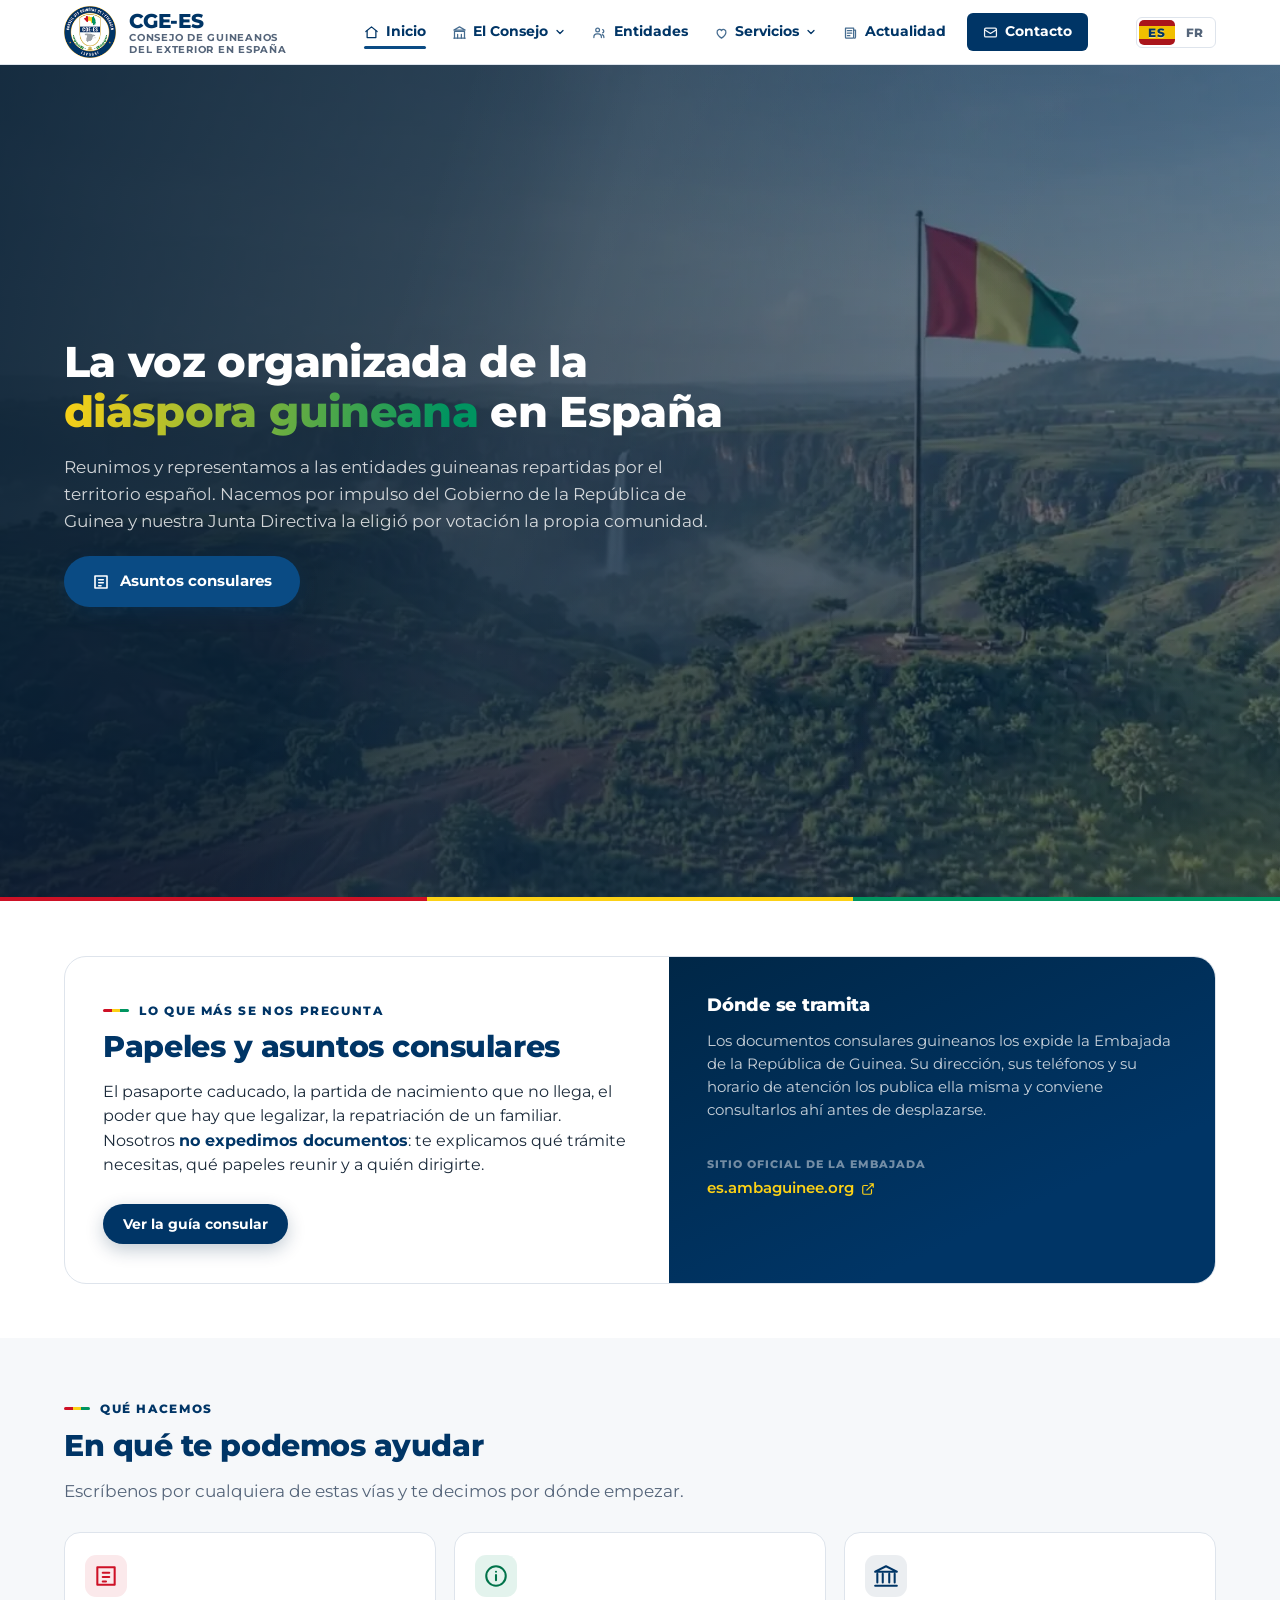
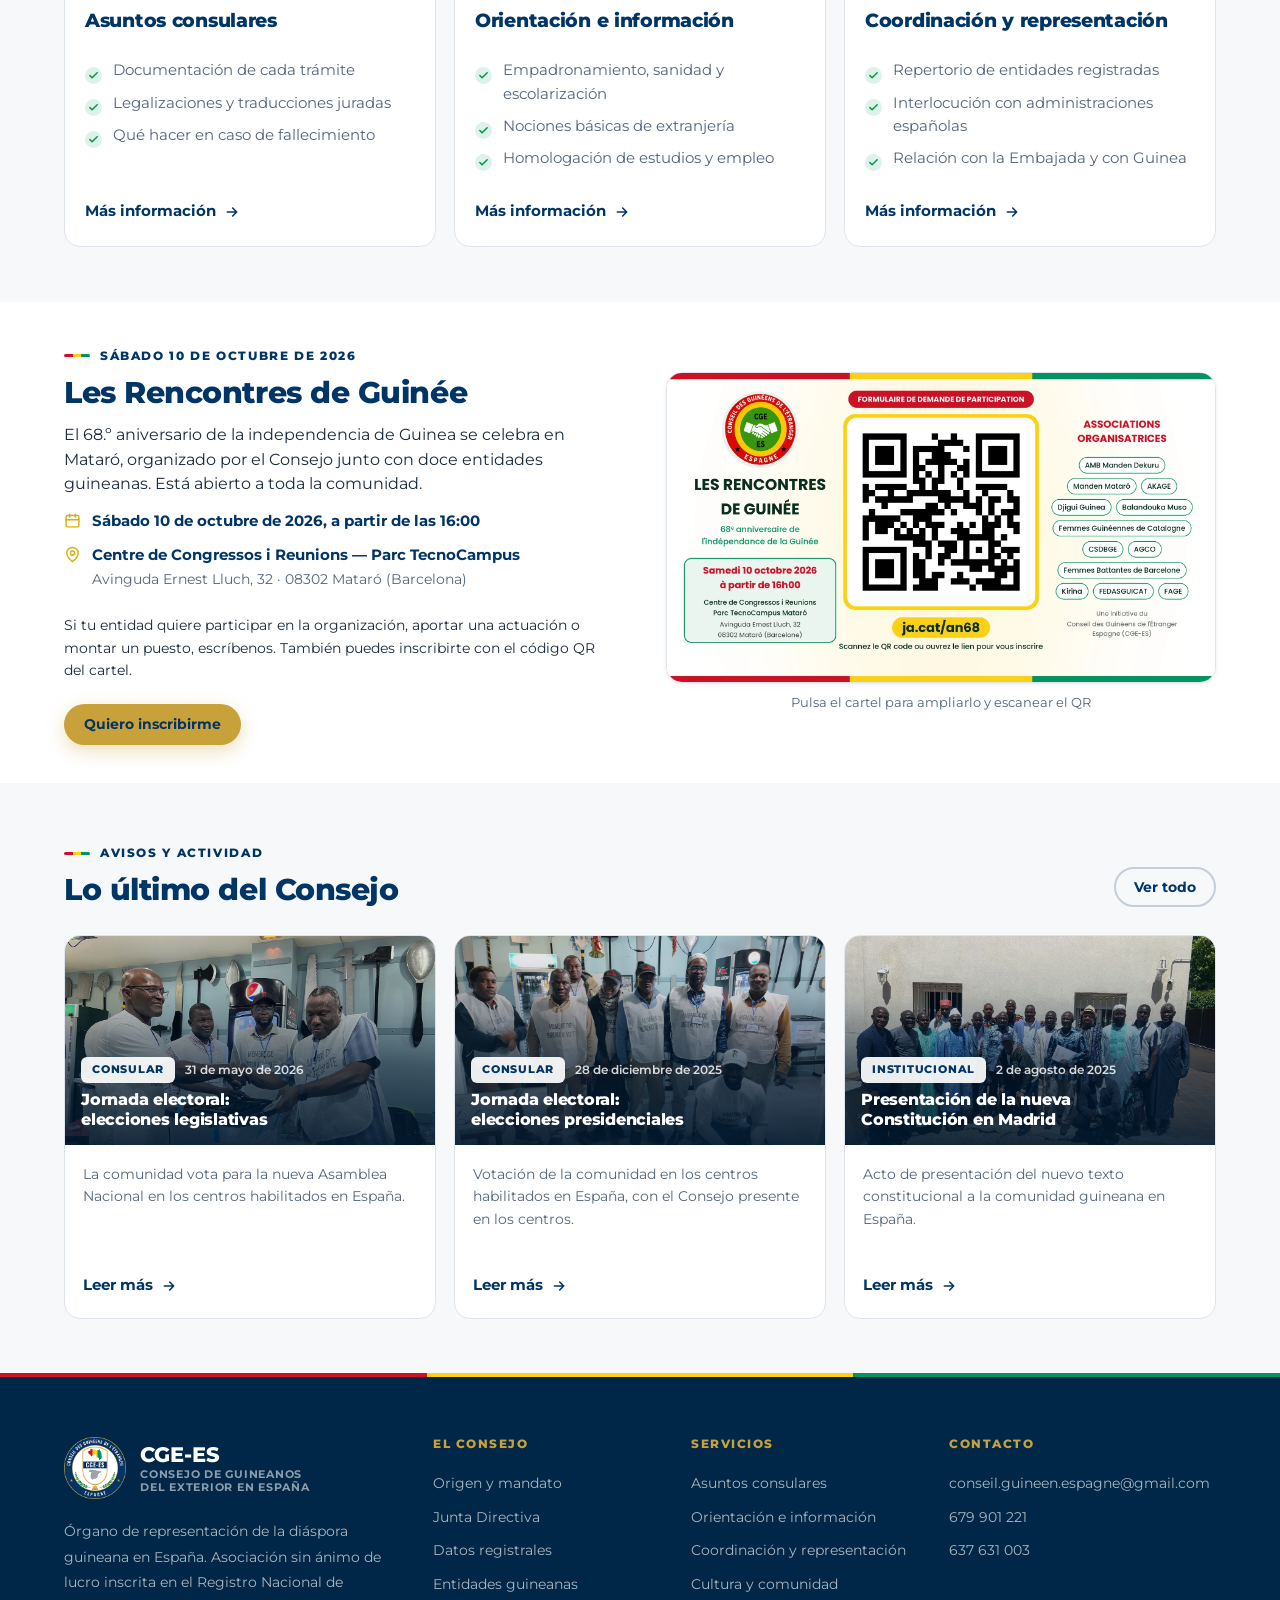
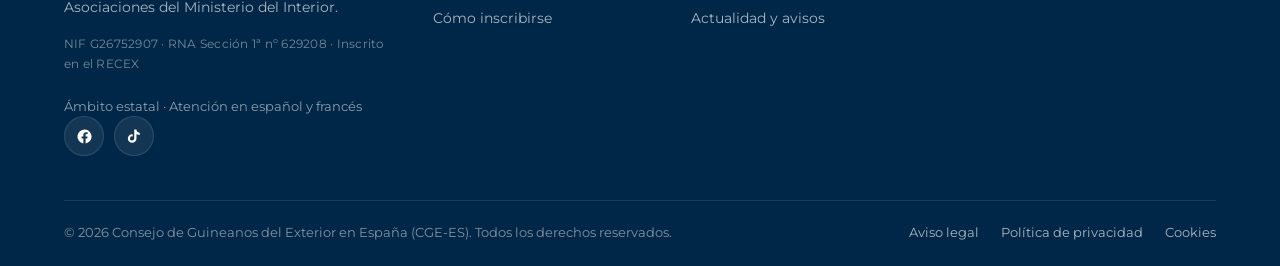
==== commit e92454a8: "Publicar en www.cge-es.org DNS en Hostinger, hecho en el panel: el registro A de aparcamiento (2.57." ====
--- a/index.html
+++ b/index.html
@@ -8,7 +8,6 @@
 <meta name="description" data-i18n-attr="content:meta.home.d" content="Órgano de representación de la diáspora guineana en España. Coordinamos las asociaciones guineanas del territorio español, orientamos en asuntos consulares y acompañamos ante las instituciones. Ámbito estatal.">
 
 <!-- BORRADOR: quitar estas 2 lineas al publicar en cge-es.org -->
-<meta name="robots" content="noindex, nofollow">
 <link rel="canonical" href="https://www.cge-es.org/">
 <link rel="alternate" hreflang="es" href="https://www.cge-es.org/?lang=es">
 <link rel="alternate" hreflang="fr" href="https://www.cge-es.org/?lang=fr">
--- a/assets/css/styles.css
+++ b/assets/css/styles.css
@@ -371,13 +371,9 @@
 }
 
 .marca { display: flex; align-items: center; gap: 13px; text-decoration: none; flex-shrink: 0; }
-/* El escudo es más alto que ancho (336x512), así que se manda por la
-   altura y el ancho sale solo. Con la medida cuadrada de antes se
-   veía aplastado. */
-/* 52 y no 46: el escudo es estrecho y al lado del «CGE-ES» se quedaba
-   corto de presencia. A 52 de alto mide 34 de ancho y sigue cabiendo
-   en los 64 px de la cabecera. */
-.marca__escudo { height: 52px; width: auto; flex-shrink: 0; }
+/* El emblema es cuadrado, así que medida cuadrada. 52 px es lo que cabe
+   en los 64 de la cabecera dejando aire arriba y abajo. */
+.marca__escudo { width: 52px; height: 52px; flex-shrink: 0; }
 .marca__texto { display: flex; flex-direction: column; line-height: 1.15; }
 .marca__sigla {
   font-size: 1.28rem; font-weight: 800; color: var(--navy);
@@ -944,7 +940,7 @@
   position: relative;
   display: grid; place-items: center;
 }
-.noticia__media img { height: 48px; width: auto; }
+.noticia__media img { width: 50px; height: 50px; }
 .noticia__media--foto { height: auto; aspect-ratio: 16/9; }
 .noticia__media--foto img { width: 100%; height: 100%; }
 .noticia__media::after {
@@ -1323,7 +1319,7 @@
 .pie a:hover { color: var(--amarillo); }
 
 .pie__marca { display: flex; align-items: center; gap: 14px; margin-bottom: 20px; text-decoration: none; }
-.pie__marca svg, .pie__marca img { height: 60px; width: auto; flex-shrink: 0; }
+.pie__marca svg, .pie__marca img { width: 62px; height: 62px; flex-shrink: 0; }
 .pie__marca-texto { display: flex; flex-direction: column; line-height: 1.2; }
 .pie__marca-sigla { font-size: 1.3rem; font-weight: 800; color: #fff; }
 .pie__marca-nombre { font-size: .68rem; font-weight: 700; text-transform: uppercase; letter-spacing: .07em; color: rgba(255,255,255,.55); max-width: 26ch; }
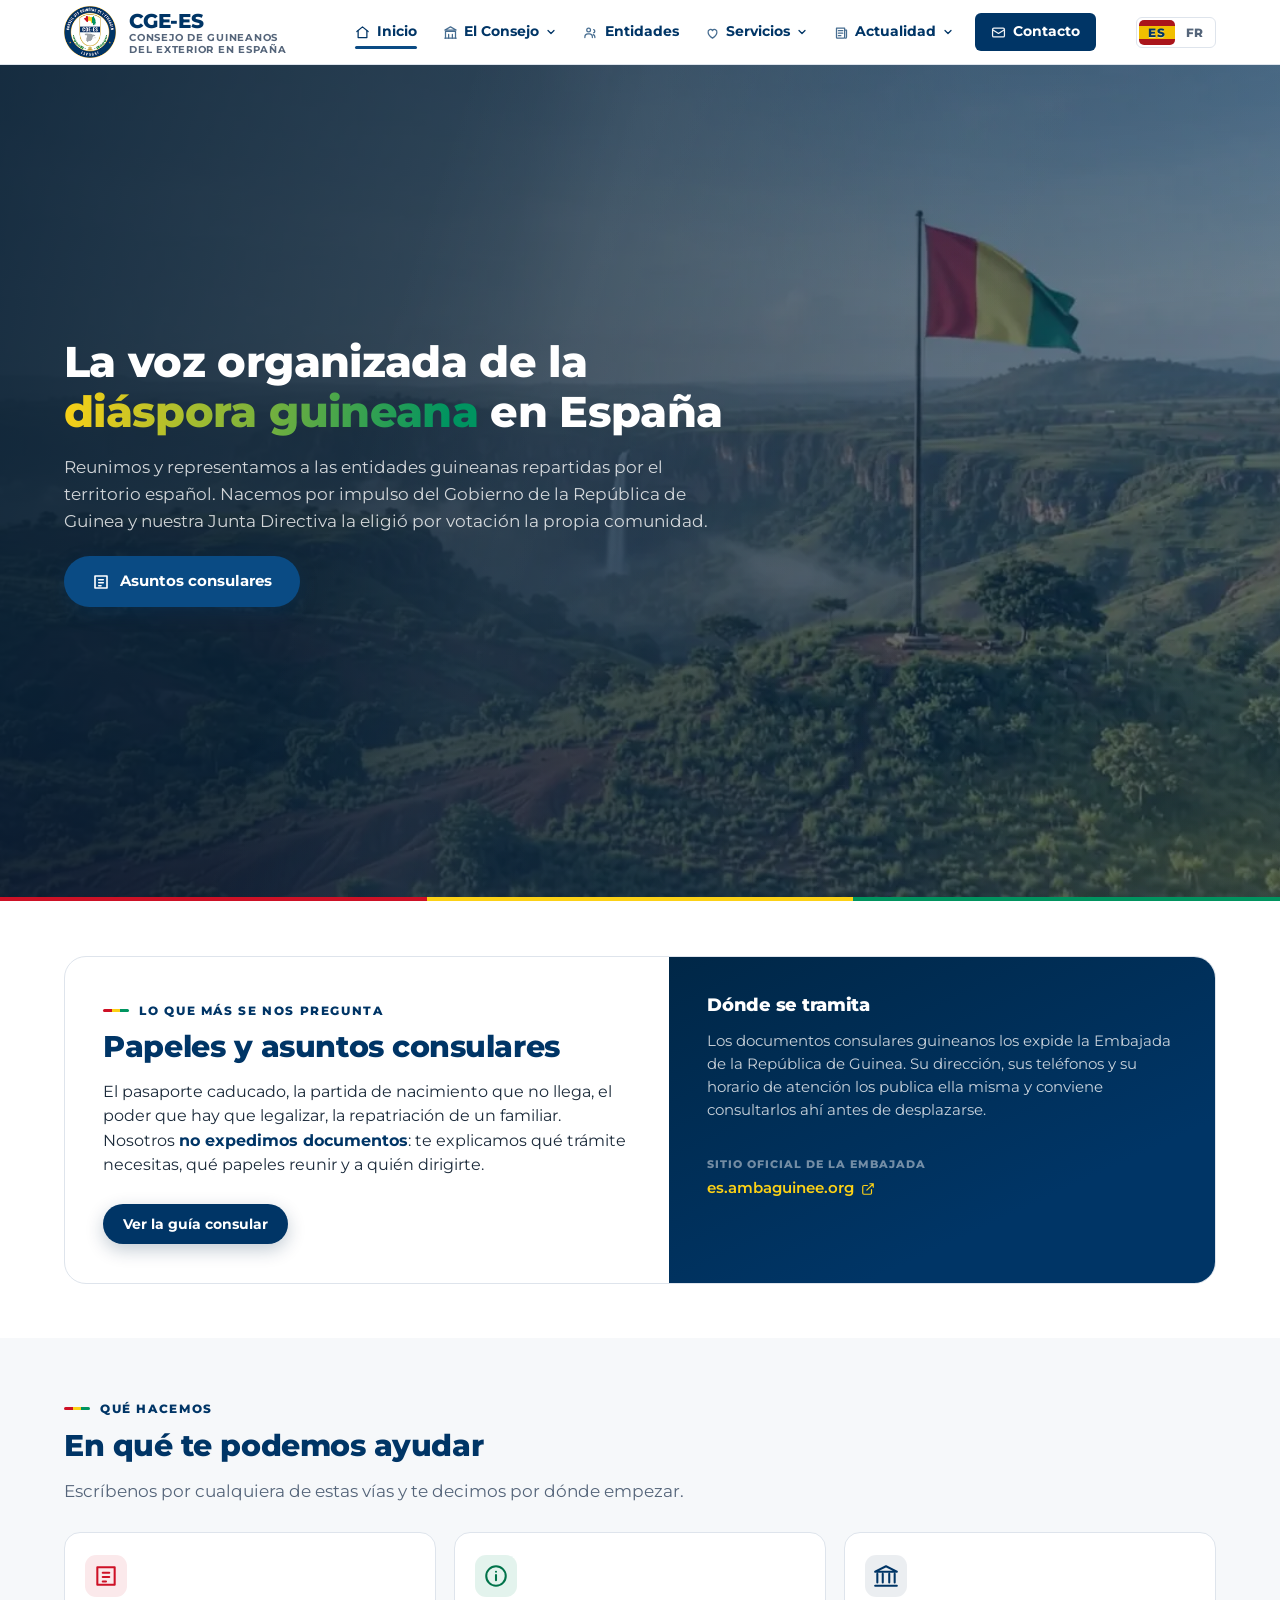
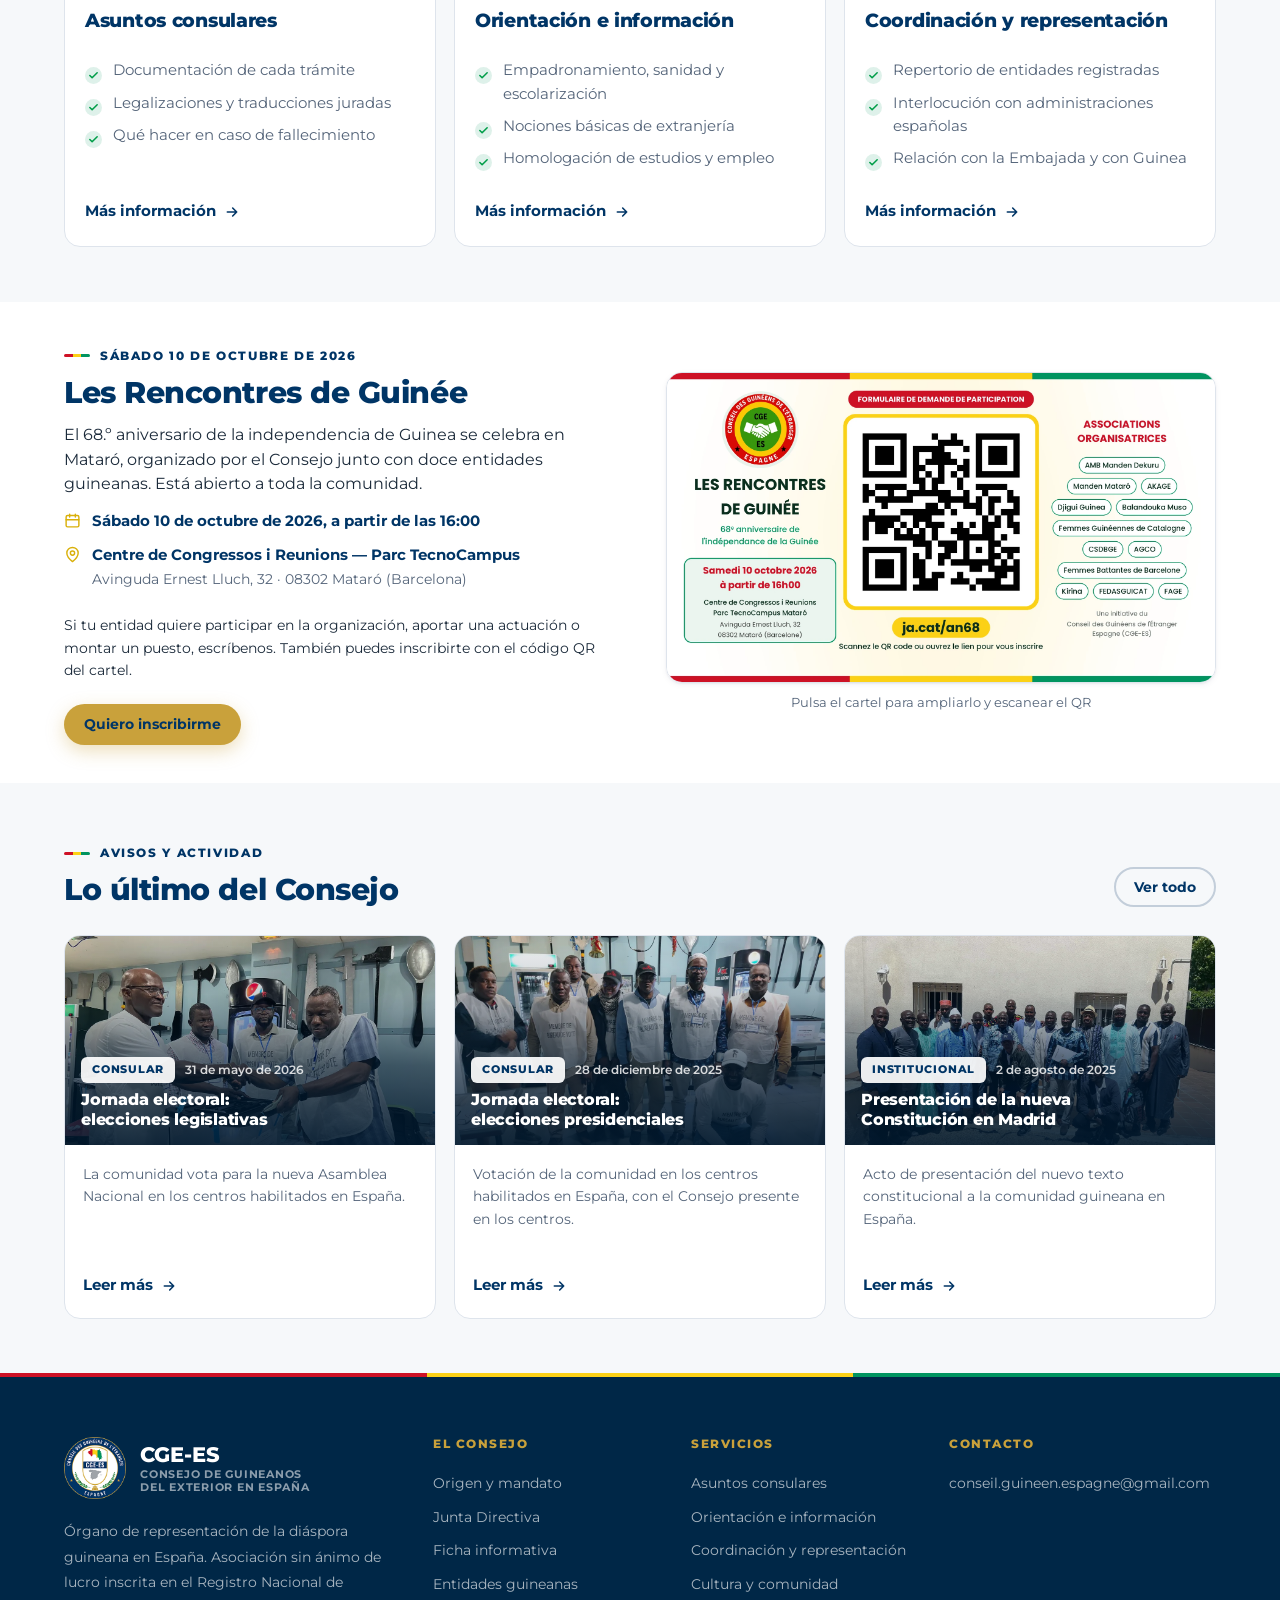
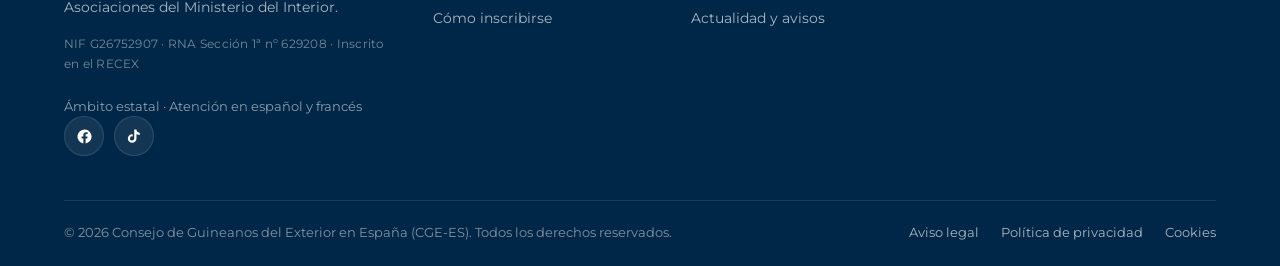
==== commit 2db7e96a: "Fuera el aviso de BORRADOR y la nota de documentos que no era cierta Dos cosas que están en producci" ====
--- a/index.html
+++ b/index.html
@@ -7,7 +7,6 @@
 <title data-i18n="meta.home.t">CGE-ES · Consejo de Guineanos del Exterior en España</title>
 <meta name="description" data-i18n-attr="content:meta.home.d" content="Órgano de representación de la diáspora guineana en España. Coordinamos las asociaciones guineanas del territorio español, orientamos en asuntos consulares y acompañamos ante las instituciones. Ámbito estatal.">
 
-<!-- BORRADOR: quitar estas 2 lineas al publicar en cge-es.org -->
 <link rel="canonical" href="https://www.cge-es.org/">
 <link rel="alternate" hreflang="es" href="https://www.cge-es.org/?lang=es">
 <link rel="alternate" hreflang="fr" href="https://www.cge-es.org/?lang=fr">
--- a/assets/css/styles.css
+++ b/assets/css/styles.css
@@ -1042,6 +1042,15 @@
 .dato-contacto__valor a { color: var(--navy); text-decoration: none; }
 .dato-contacto__valor a:hover { color: var(--navy); }
 
+/* El envoltorio de un mapa incrustado en iframe. Hoy no lo usa ninguna
+   página —la de contacto acabó sin mapa—, pero se deja porque es lo que
+   hace falta el día que se ponga: borde, esquinas y `line-height: 0`, que
+   es lo que le quita al iframe el hueco de debajo.
+
+   El `line-height: 0` se hereda, así que OJO con reutilizar esta clase
+   para algo con texto: el mapa de comunidades autónomas se llamó así al
+   principio y le salieron todas las líneas montadas unas sobre otras. Ese
+   vive en `.mapa-ccaa`. */
 .mapa {
   border: 1px solid var(--gris-200);
   border-radius: var(--radio);
@@ -2070,6 +2079,277 @@
 /* --------------------------------------------------------------------------
    23. Impresión
    -------------------------------------------------------------------------- */
+/* Paso de un evento a otro, al pie de la página del evento. Dos cajas que
+   se reparten el ancho; si falta una de las dos —el primero y el último de
+   la serie— el <span> vacío la sustituye y la otra no se descoloca. */
+.ev-paso {
+  display: grid; grid-template-columns: 1fr 1fr; gap: 14px;
+  margin-top: 40px; padding-top: 26px; border-top: 1px solid var(--gris-200);
+}
+.ev-paso__a {
+  display: flex; align-items: center; gap: 12px;
+  padding: 14px 16px;
+  border: 1px solid var(--gris-200); border-radius: var(--radio-sm);
+  text-decoration: none; background: #fff;
+  transition: border-color var(--t-rapida), background var(--t-rapida);
+}
+.ev-paso__a:hover { border-color: var(--gris-300); background: var(--gris-50); }
+.ev-paso__a--der { flex-direction: row; justify-content: flex-end; text-align: right; }
+.ev-paso__flecha { font-size: 1.25rem; color: var(--navy); flex-shrink: 0; }
+.ev-paso__texto { display: flex; flex-direction: column; gap: 2px; min-width: 0; }
+.ev-paso__et {
+  font-size: .72rem; font-weight: 800; text-transform: uppercase;
+  letter-spacing: .08em; color: var(--texto-suave);
+}
+.ev-paso__tit { font-weight: 700; color: var(--navy); font-size: .93rem; line-height: 1.35; }
+
+/* Con la foto a pantalla completa no hace falta ni barra ni bordes: la
+   imagen manda y solo se deja el botón de cerrar. */
+.visor--foto { border-radius: 0; }
+.visor--foto .visor__barra { border-bottom: 0; padding-bottom: 0; }
+.visor--foto .visor__hojas { padding-top: 0; }
+
+/* La llamada a inscribir una entidad, encima del buscador. Texto a la
+   izquierda y botón a la derecha; en móvil, uno debajo del otro. */
+.llamada-inscribir {
+  display: flex; align-items: center; justify-content: space-between; gap: 16px;
+  flex-wrap: wrap;
+  padding: 16px 18px; margin-bottom: 22px;
+  border: 1px solid var(--gris-200); border-left: 4px solid var(--oro);
+  border-radius: var(--radio-sm); background: #fff;
+}
+.llamada-inscribir strong { display: block; color: var(--navy); margin-bottom: 2px; }
+.llamada-inscribir span { font-size: .9rem; color: var(--texto-suave); }
+.llamada-inscribir > div { min-width: 240px; flex: 1; }
+
+/* Archivo de documentos: grupos por año o por evento, cada uno con su
+   cuenta y, cuando viene de un evento, el enlace para ir a verlo. */
+.archivo__grupo { margin-bottom: 34px; }
+.archivo__titulo {
+  display: flex; align-items: center; gap: 10px; flex-wrap: wrap;
+  font-size: 1.05rem; margin: 0 0 12px;
+  padding-bottom: 8px; border-bottom: 1px solid var(--gris-200);
+}
+.archivo__cuenta {
+  font-size: .72rem; font-weight: 800; color: var(--texto-suave);
+  background: var(--gris-100); border-radius: var(--radio-full); padding: 2px 9px;
+}
+.archivo__ir { margin-left: auto; font-size: .82rem; font-weight: 700; white-space: nowrap; }
+
+/* ── El mapa de España ─────────────────────────────────────────────────
+   Las fronteras vienen de assets/js/mapa-ccaa.js y las pinta main.js ->
+   dibujarMapa(). Aquí solo va el aspecto.
+
+   EL COLOR. Cuatro tonos del azul de la carta, del más claro al propio
+   azul. No son colores nuevos: es el mismo `--navy` aclarado sobre
+   blanco, así que el mapa no puede desafinar con el resto de la web. Los
+   dos tonos claros llevan la cifra en azul y los dos oscuros en blanco.
+   Las cuatro parejas están medidas:
+
+       nivel 1  azul sobre #B9C9D8    7,3 : 1
+       nivel 2  azul sobre #8AA4BF    4,8 : 1
+       nivel 3  blanco sobre #476D91  5,5 : 1
+       nivel 4  blanco sobre #003566 12,3 : 1
+       sin nada #55657A sobre #E9EDF1  5,0 : 1
+
+   Si se añade o se cambia un tono hay que volver a medirlo: la cifra es
+   el dato de la sección y tiene que poder leerse.
+
+   LAS COMUNIDADES SIN NADA van en gris neutro y claro, no en azul
+   clarísimo: con un azul pálido no se distinguirían del nivel 1 y
+   entonces «ninguna entidad» y «una entidad» parecerían lo mismo. Por eso
+   el nivel 1 tampoco puede ser más claro de lo que es.
+
+   AL PASAR POR ENCIMA no se cambia el relleno, se dibuja el borde. Si el
+   relleno cambiara a dorado, la cifra blanca de una comunidad oscura se
+   quedaría en 2,4:1 mientras dura el gesto. El rojo del seleccionado sí
+   cambia el relleno, y por eso ahí la cifra se fuerza a blanco. */
+/* `mapa-ccaa` y no `mapa` a secas: `.mapa` es el envoltorio del iframe
+   de la página de contacto y lleva `line-height: 0` para quitarle el
+   hueco de debajo. Heredar ese cero dejaba todas las líneas de texto de
+   aquí montadas unas encima de otras. */
+.mapa-ccaa {
+  border: 1px solid var(--gris-200); border-radius: var(--radio);
+  padding: 18px; margin-bottom: 22px; background: var(--gris-50);
+}
+.mapa-ccaa__cabecera { margin-bottom: 10px; }
+.mapa-ccaa__cabecera p { margin: 2px 0 0; font-size: .88rem; color: var(--texto-suave); }
+
+.mapa-ccaa__svg { display: block; width: 100%; height: auto; max-width: 620px; margin: 0 auto; }
+
+.mapa-ccaa__zona {
+  fill: #E9EDF1; stroke: var(--gris-50); stroke-width: 1.6;
+  stroke-linejoin: round;
+  transition: fill var(--t-rapida);
+}
+.mapa-ccaa__zona[data-nivel="1"] { fill: #B9C9D8; }
+.mapa-ccaa__zona[data-nivel="2"] { fill: #8AA4BF; }
+.mapa-ccaa__zona[data-nivel="3"] { fill: #476D91; }
+.mapa-ccaa__zona[data-nivel="4"] { fill: var(--navy); }
+
+/* Solo las que se pueden pulsar cambian al pasar por encima: si cambiaran
+   todas, el gris prometería un filtro que no existe. */
+.mapa-ccaa__zona[data-comunidad] { cursor: pointer; }
+.mapa-ccaa__zona[data-comunidad]:hover { stroke: var(--navy); stroke-width: 3; }
+.mapa-ccaa__zona.es-actual { fill: var(--rojo); stroke: var(--rojo); }
+.mapa-ccaa__zona:focus-visible { outline: none; stroke: var(--navy); stroke-width: 3.5; }
+
+/* Ceuta y Melilla son dos manchas de un píxel: se dibujan como un punto y
+   encima llevan un círculo invisible de 26 unidades del lienzo —unos 26
+   píxeles reales en el móvil— para que se puedan pulsar con el dedo. */
+/* Contorno gris y no del color del fondo: sin entidades el relleno es
+   casi blanco y el punto desaparecía, con su línea apuntando a nada. */
+.mapa-ccaa__punto { stroke: var(--gris-mapa); stroke-width: 1.4; fill: #E9EDF1; }
+.mapa-ccaa__punto[data-nivel="1"] { fill: #B9C9D8; }
+.mapa-ccaa__punto[data-nivel="2"] { fill: #8AA4BF; }
+.mapa-ccaa__punto[data-nivel="3"] { fill: #476D91; }
+.mapa-ccaa__punto[data-nivel="4"] { fill: var(--navy); }
+.mapa-ccaa__zona.mapa-ccaa__zona--punto { fill: transparent; stroke: none; }
+.mapa-ccaa__zona.mapa-ccaa__zona--punto:hover { stroke: var(--navy); stroke-width: 2; }
+
+/* El recuadro de Canarias: una línea fina, lo justo para que se entienda
+   que ese trozo no está donde lo pone. */
+.mapa-ccaa__inset { fill: none; stroke: var(--gris-300); stroke-width: 1.4; }
+
+/* Las cifras no se seleccionan ni se pulsan: el clic tiene que llegar a
+   la comunidad que hay debajo. */
+.mapa-ccaa__cifras { pointer-events: none; }
+.mapa-ccaa__cifra {
+  font-family: inherit; font-size: 30px; font-weight: 800;
+  text-anchor: middle; dominant-baseline: central;
+  fill: var(--navy);
+}
+.mapa-ccaa__cifra[data-nivel="3"], .mapa-ccaa__cifra[data-nivel="4"] { fill: #fff; }
+.mapa-ccaa__cifra[data-nivel="0"] { fill: var(--texto-suave); }
+/* Al final del todo: sobre el rojo del seleccionado la cifra va blanca
+   pase lo que pase. Si esta regla subiera por encima de la del nivel 0,
+   ganaría el gris y la cifra se quedaría en 1,04:1 sobre el rojo. */
+.mapa-ccaa__cifra.es-actual { fill: #fff; }
+/* La que no cabe dentro sale fuera, con un hilo hasta su comunidad y un
+   globo blanco detrás por si cae sobre la vecina. */
+.mapa-ccaa__cifra--fuera { font-size: 24px; fill: var(--navy); }
+.mapa-ccaa__hilo { stroke: var(--gris-mapa); stroke-width: 1.4; }
+.mapa-ccaa__globo { fill: #fff; stroke: var(--gris-200); stroke-width: 1.2; }
+
+.mapa-ccaa__pie {
+  margin: 10px 0 0; font-size: .85rem; color: var(--texto-suave);
+  display: flex; align-items: center; gap: 10px; flex-wrap: wrap;
+  min-height: 34px;
+}
+.mapa-ccaa__fuente { margin: 12px 0 0; font-size: .78rem; color: var(--texto-suave); }
+
+/* La leyenda de los tramos de color. */
+.mapa-ccaa__leyenda {
+  display: flex; align-items: center; justify-content: center; flex-wrap: wrap;
+  gap: 4px 14px; margin: 12px 0 0; font-size: .76rem; color: var(--texto-suave);
+}
+.mapa-ccaa__leyenda span { display: inline-flex; align-items: center; gap: 5px; }
+.mapa-ccaa__leyenda i {
+  width: 16px; height: 10px; border-radius: 2px; background: #E9EDF1;
+}
+.mapa-ccaa__leyenda i[data-nivel="1"] { background: #B9C9D8; }
+.mapa-ccaa__leyenda i[data-nivel="2"] { background: #8AA4BF; }
+.mapa-ccaa__leyenda i[data-nivel="3"] { background: #476D91; }
+.mapa-ccaa__leyenda i[data-nivel="4"] { background: var(--navy); }
+
+/* La tabla de comunidades, debajo del mapa: las entidades inscritas en cada
+   una y la población guineana que vive en ella. Ordenada por entidades, que
+   es como se busca «dónde hay más».
+
+   Las dos cifras van en la misma tabla a propósito: la comparación —dónde
+   hay comunidad pero todavía no hay entidad que la represente— es el dato
+   que el Consejo necesita, y en dos tablas separadas había que ir y venir
+   con el dedo.
+
+   Las cifras en tabulares para que las columnas no bailen, y alineadas a la
+   derecha para poder compararlas de un vistazo. */
+.mapa-ccaa__tabla {
+  width: 100%; border-collapse: collapse; margin-top: 16px;
+  font-size: .86rem;
+}
+.mapa-ccaa__tabla thead th {
+  font-size: .7rem; font-weight: 800; letter-spacing: .06em; text-transform: uppercase;
+  color: var(--texto-suave); text-align: right; padding: 0 8px 7px;
+  border-bottom: 1px solid var(--gris-200);
+}
+.mapa-ccaa__tabla thead th:first-child { text-align: left; padding-left: 0; }
+.mapa-ccaa__tabla tbody th {
+  font-weight: 600; text-align: left; padding: 0;
+}
+/* `width: 1%` encoge las dos columnas de cifras a lo que ocupan y deja que
+   el nombre se quede con el resto. Sin eso se repartían el ancho a tercios
+   y las dos cifras acababan tan separadas que no se podían comparar, que es
+   justo para lo que están juntas. */
+.mapa-ccaa__tabla td {
+  width: 1%; white-space: nowrap;
+  text-align: right; padding: 4px 8px;
+  font-variant-numeric: tabular-nums; font-weight: 700; color: var(--navy);
+}
+.mapa-ccaa__tabla tbody tr { border-bottom: 1px solid var(--gris-100); }
+
+/* El nombre es el botón que filtra: ocupa toda la celda para que el objetivo
+   sea cómodo, y no se parte en dos líneas por un guion. */
+.mapa-ccaa__tabla tbody th > button,
+.mapa-ccaa__tabla tbody th > span {
+  display: block; width: 100%; min-height: 34px; padding: 5px 8px 5px 0;
+  font: inherit; text-align: left; color: var(--texto);
+  background: none; border: 0;
+}
+.mapa-ccaa__tabla tbody th > button {
+  cursor: pointer; border-radius: var(--radio-xs);
+}
+.mapa-ccaa__tabla tbody th > button:hover { background: var(--gris-100); padding-left: 8px; }
+.mapa-ccaa__tabla tbody th > button.es-actual {
+  background: var(--navy); color: #fff; padding-left: 8px;
+}
+/* Sin ninguna entidad: se ve el cero, pero apagado y sin prometer un filtro
+   que no existe.
+
+   Se apaga el cero, NO la población: «cero entidades y 345 personas» es
+   precisamente el dato que hay que mirar, y dejarlo en gris claro lo
+   escondía. */
+.mapa-ccaa__tabla tr.es-vacia th > span { color: var(--texto-suave); }
+.mapa-ccaa__tabla tr.es-vacia td:first-of-type {
+  color: var(--texto-suave); font-weight: 600;
+}
+
+/* Por debajo de este ancho el mapa mide unos 330 píxeles y una cifra de 30
+   unidades del lienzo se quedaría en diez píxeles de alto. Ahí el dato lo
+   lleva la lista, y el mapa se queda con el color, que a cualquier tamaño
+   se lee igual. */
+@media (max-width: 700px) {
+  .mapa-ccaa__cifras { display: none; }
+}
+
+/* En el móvil la tabla tiene unos 330 píxeles para tres columnas. Las
+   cabeceras se parten en dos líneas —«Población / guineana»— y las cifras
+   se aprietan: sin esto, «Población guineana» en una sola línea empujaba su
+   columna fuera de la tarjeta y la cifra no se veía. */
+@media (max-width: 520px) {
+  .mapa-ccaa__tabla { font-size: .82rem; }
+  .mapa-ccaa__tabla thead th { font-size: .62rem; letter-spacing: .03em; padding: 0 5px 7px; }
+  .mapa-ccaa__tabla td { padding: 4px 5px; }
+  .mapa-ccaa__tabla tbody th > button,
+  .mapa-ccaa__tabla tbody th > span { padding-right: 5px; }
+}
+
+/* Los datos registrales de una entidad: segunda línea, más apagada que la
+   primera, con los números en tabulares para que las columnas no bailen. */
+.directorio__registral {
+  display: block; margin-top: 3px;
+  font-size: .8rem; color: var(--texto-suave);
+  font-variant-numeric: tabular-nums;
+}
+/* Las tres sin NIF: misma fila, sin más datos que el nombre y la provincia. */
+.directorio__item--simple .directorio__sigla { background: var(--gris-300); color: var(--navy); }
+
+/* Lista de enlaces a sedes oficiales. Cada uno en su línea y con el icono
+   de «se abre fuera», que son todos externos. */
+.lista-enlaces { list-style: none; padding: 0; margin: 0; display: grid; gap: 2px; }
+.lista-enlaces li { border-bottom: 1px solid var(--gris-200); }
+.lista-enlaces li:last-child { border-bottom: 0; }
+.lista-enlaces a { display: flex; align-items: center; gap: 9px; padding: 11px 2px; }
+
 /* --------------------------------------------------------------------------
    23. Repaso del móvil
    --------------------------------------------------------------------------
@@ -2115,6 +2395,8 @@
       radial-gradient(420px 300px at 76% 6%, rgba(0,148,96,.18), transparent 68%),
       radial-gradient(420px 320px at -10% 106%, rgba(206,17,38,.20), transparent 64%);
   }
+
+  .ev-paso { grid-template-columns: 1fr; }
 
   /* ---- Zonas de toque ---- */
   .selector-idioma__btn { min-height: 40px; padding-inline: 13px; }
